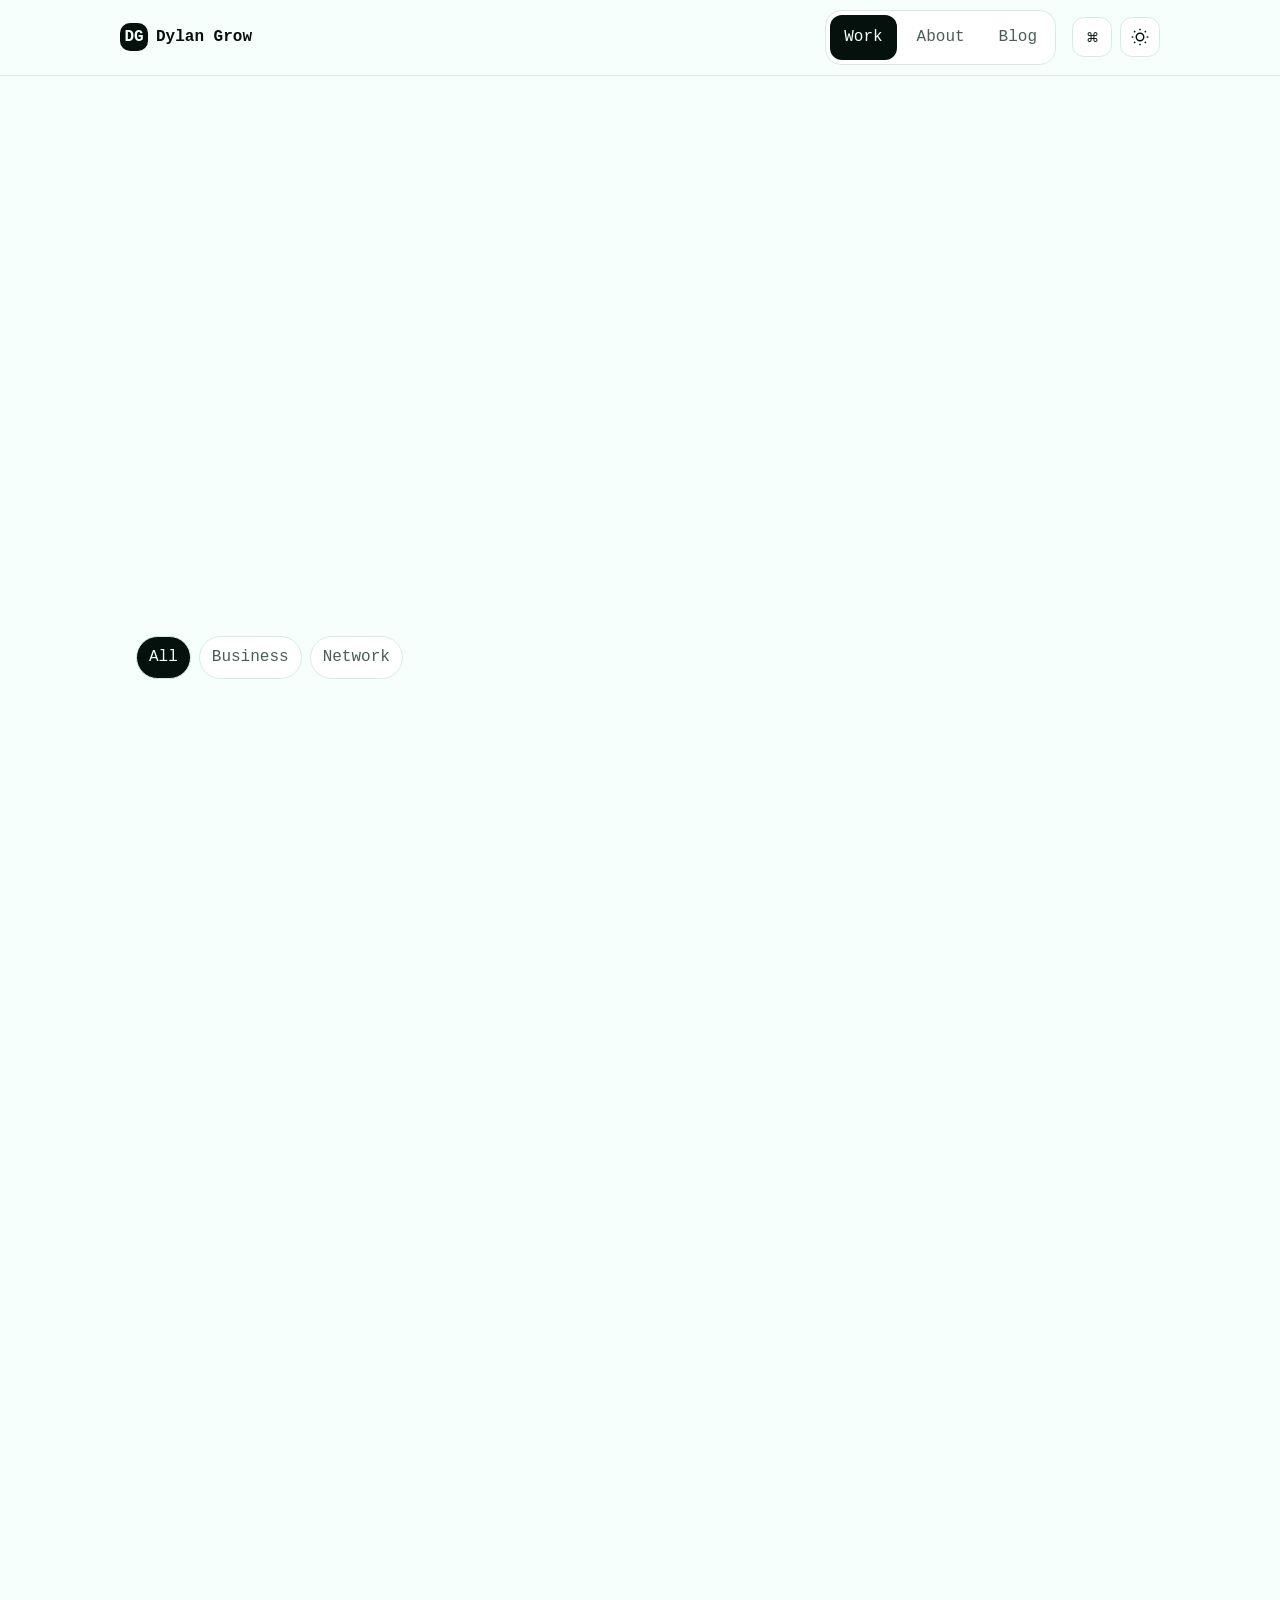
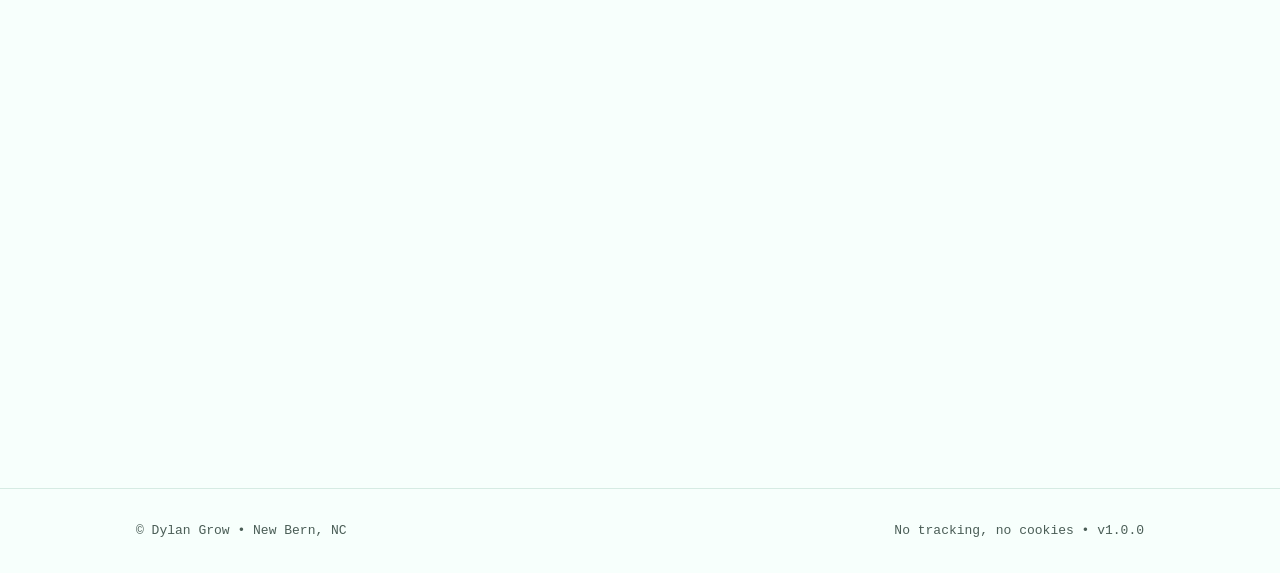
==== index.html @ 8d249171 "Update index.html" ====
<!DOCTYPE html>
<html lang="en" data-theme="dark">
<head>
<!--
  ____       _               ____                   
 |  _ \ _   | | __ _ _ __   / ___|_ __ _____      __
 | | | | | |/ _` | '_ \ | |  _| '__/ _ \ \ /\ / /
 | |_| | |_| | | (_| | | | || |_| | | | (_) \ V  V / 
 |____/ \__, |_|\__,_|_| |_| \____|_|  \___/ \_/\_/  
        |___/                                        
  New Bern's IT Pro — No fix, no fee.
  P.S. There's no 404 page because I fix things before they break.
-->
<meta charset="utf-8">
<meta name="viewport" content="width=device-width, initial-scale=1">
<title>Dylan Grow — On-site & Remote IT for New Bern, NC</title>
<meta name="description" content="Dylan Grow, IT Professional in New Bern, NC. On-site & remote support for homes and businesses in New Bern, Havelock, Jacksonville. 8+ years, 127 businesses helped. No fix, no fee.">
<meta name="referrer" content="no-referrer">
<meta http-equiv="Content-Security-Policy" content="default-src 'self'; script-src 'self' 'unsafe-inline'; style-src 'self' 'unsafe-inline'; img-src 'self' data: https://*.tile.openstreetmap.org https://openstreetmap.org; connect-src https://api.open-meteo.com; frame-src https://www.openstreetmap.org; base-uri 'none'; form-action mailto:;">
<meta property="og:title" content="Dylan Grow — IT Professional, New Bern NC">
<meta property="og:description" content="Fast on-site & remote IT. No fix, no fee. Serving New Bern, Havelock, Jacksonville.">
<meta property="og:type" content="website">
<meta name="theme-color" content="#000000">
<link rel="icon" href="data:image/svg+xml;utf8,<svg xmlns='http://www.w3.org/2000/svg' viewBox='0 0 32 32'><rect width='32' height='32' rx='8' fill='black'/><text x='16' y='21' text-anchor='middle' font-family='monospace' font-size='14' fill='%2300ffaa'>DG</text></svg>">

<script type="application/ld+json">
{
 "@context":"https://schema.org",
 "@type":"LocalBusiness",
 "name":"Dylan Grow IT",
 "telephone":"+1-252-349-0830",
 "email":"dylan@dylangrow.com",
 "address":{"@type":"PostalAddress","addressLocality":"New Bern","addressRegion":"NC","addressCountry":"US"},
 "areaServed":["New Bern","Havelock","Jacksonville"],
 "url":"https://dylangrow.com",
 "priceRange":"$$",
 "description":"On-site and remote IT support in New Bern, NC. No fix, no fee.",
 "founder":"Dylan Grow"
}
</script>

<style>
:root{
  --bg:#000000; --fg:#e6f7f1; --muted:#8aa39b; --accent:#00ffaa; --accent2:#00aa7f;
  --card:#0a0f0d; --border:#1a2420; --radius:16px;
  --z-header:100; --z-sticky:90; --z-modal:200;
}
[data-theme="light"]{
  --bg:#f7fffc; --fg:#05110c; --muted:#4a5d56; --card:#ffffff; --border:#d6ebe3;
}
*{box-sizing:border-box}
html,body{height:100%}
body{margin:0;background:var(--bg);color:var(--fg);font-family:ui-monospace,SFMono-Regular,Menlo,Monaco,Consolas,"Liberation Mono","Courier New",monospace;line-height:1.55;-webkit-font-smoothing:antialiased}
img{max-width:100%;height:auto}
a{color:inherit;text-decoration:none}
:focus-visible{outline:2px solid var(--accent);outline-offset:3px;border-radius:12px}
.skip{position:absolute;left:-9999px;top:auto}
.skip:focus{left:12px;top:12px;background:var(--accent);color:#000;padding:8px 12px;border-radius:12px;z-index:999}
.container{max-width:1040px;margin:0 auto;padding:0 16px}
header{position:sticky;top:0;z-index:var(--z-header);border-bottom:1px solid var(--border);background:rgba(0,0,0,.65);backdrop-filter:blur(10px) saturate(130%)}
[data-theme="light"] header{background:rgba(247,255,252,.75)}
.head{display:flex;align-items:center;gap:16px;padding:10px 0}
.logo{display:flex;align-items:center;gap:8px;font-weight:700}
.logo-mark{width:28px;height:28px;border-radius:10px;background:var(--fg);color:var(--bg);display:grid;place-items:center;font-weight:800}
nav{margin-left:auto}
[role=tablist]{display:flex;gap:6px;background:var(--card);padding:4px;border-radius:16px;border:1px solid var(--border)}
[role=tab]{appearance:none;background:transparent;border:0;color:var(--muted);padding:10px 14px;border-radius:12px;font:inherit;cursor:pointer;transition:color .12s ease,background-color .12s ease,transform .12s ease;min-height:40px}
[role=tab][aria-selected="true"]{background:var(--fg);color:var(--bg)}
[role=tab]:hover{transform:translateY(-1px);color:var(--fg)}
.actions{display:flex;gap:8px}
.actions button{width:40px;height:40px;display:grid;place-items:center;background:var(--card);border:1px solid var(--border);border-radius:12px;color:var(--fg);cursor:pointer;transition:transform .12s ease,box-shadow .12s ease,background-color .12s ease}
.actions button:hover{transform:translateY(-1px);box-shadow:0 0 0 1px var(--border),0 8px 24px rgba(0,255,170,.08)}
.hero{display:grid;grid-template-columns:1.35fr .65fr;gap:32px;padding:48px 0 24px}
@media(max-width:960px){.hero{grid-template-columns:1fr}}
h1{font-size:clamp(44px,8vw,84px);line-height:.92;margin:0 0 12px;letter-spacing:-.02em}
#tw{min-height:1.15em;display:inline-block}
.caret{display:inline-block;width:2px;height:1em;background:var(--accent);margin-left:4px;animation:blink 1s steps(1) infinite;vertical-align:-.1em}
@keyframes blink{50%{opacity:0}}
.sub{font-size:clamp(18px,2.4vw,22px);color:var(--muted);margin:0}
.promise{margin:8px 0 24px;font-size:18px}
.promise strong{color:var(--accent)}
.ctas{display:flex;gap:12px;flex-wrap:wrap}
.btn{appearance:none;border:1px solid var(--border);background:var(--card);color:var(--fg);padding:12px 18px;border-radius:16px;font:inherit;font-weight:600;cursor:pointer;transition:transform .12s ease,box-shadow .12s ease,background-color .12s ease,color .12s ease;display:inline-flex;align-items:center;gap:8px;min-height:44px}
.btn:hover{transform:translateY(-1px);box-shadow:0 0 0 1px var(--border),0 8px 24px rgba(0,255,170,.08)}
.btn.primary{background:var(--accent);color:#000;border-color:transparent}
.btn.primary:hover{box-shadow:0 0 0 1px #000 inset,0 8px 24px rgba(0,255,170,.18)}
.meta{display:flex;gap:8px;flex-wrap:wrap;margin-top:24px}
.pill{display:inline-flex;align-items:center;gap:8px;padding:8px 12px;background:var(--card);border:1px solid var(--border);border-radius:999px;font-size:13px;color:var(--muted)}
.pill .dot{width:8px;height:8px;border-radius:50%;background:var(--accent);box-shadow:0 0 12px rgba(0,255,170,.6);animation:pulse 2s infinite}
@keyframes pulse{0%,100%{opacity:1}50%{opacity:.55}}
.mono{font-variant-numeric:tabular-nums;font-feature-settings:"tnum","ss01"}
#clock{min-width:9ch;text-align:center}
.hero-aside{display:grid;gap:12px;align-content:start}
.card{background:var(--card);border:1px solid var(--border);border-radius:16px;padding:16px;transition:transform .12s ease,box-shadow .12s ease}
.card:hover{transform:translateY(-1px);box-shadow:0 0 0 1px var(--border),0 8px 24px rgba(0,255,170,.08);will-change:transform}
.card dl{margin:0;display:grid;gap:10px}
.card dt{font-size:11px;color:var(--muted);text-transform:uppercase;letter-spacing:.06em}
.card dd{margin:0;font-weight:600}
.ai-search{display:flex;gap:8px}
.ai-search input{flex:1;background:transparent;border:1px solid var(--border);border-radius:12px;padding:12px 14px;color:var(--fg);font:inherit;outline:none;transition:border-color .12s ease}
.ai-search input:focus{border-color:var(--accent)}
.stats{display:grid;grid-template-columns:repeat(3,1fr);gap:12px;padding:14px;background:var(--card);border:1px solid var(--border);border-radius:16px;margin:24px 0 32px}
.stat{display:grid;place-items:center;padding:10px}
.stat strong{font-size:28px;color:var(--accent);line-height:1}
.stat span{color:var(--muted);font-size:13px;margin-top:4px}
.reveal{opacity:0;transform:translateY(8px);transition:opacity .4s ease,transform .4s ease}
.reveal.in{opacity:1;transform:none}
.filters{display:flex;gap:8px;margin:0 0 16px;flex-wrap:wrap}
.chip{padding:8px 12px;border-radius:999px;border:1px solid var(--border);background:var(--card);color:var(--muted);cursor:pointer;font:inherit;transition:background-color .12s ease,color .12s ease,transform .12s ease}
.chip[aria-pressed="true"]{background:var(--fg);color:var(--bg)}
.chip:hover{transform:translateY(-1px)}
.grid{display:grid;grid-template-columns:repeat(auto-fit,minmax(280px,1fr));gap:16px}
.project{display:grid;gap:10px}
.thumb{aspect-ratio:16/9;width:100%;border-radius:16px;overflow:hidden;background:#0c1210;border:1px solid var(--border)}
.thumb img{width:100%;height:100%;object-fit:cover;display:block}
.project h3{margin:2px 0 0;font-size:17px}
.project p{margin:0;color:var(--muted);font-size:14px}
.tags{display:flex;gap:6px;flex-wrap:wrap}
.tag{font-size:11px;padding:4px 8px;border-radius:999px;border:1px solid var(--border);color:var(--muted)}
.section-title{font-size:22px;margin:0 0 12px}
.about{display:grid;grid-template-columns:1.1fr .9fr;gap:24px}
@media(max-width:900px){.about{grid-template-columns:1fr}}
.prose p{color:var(--muted);margin:0 0 12px}
.list{list-style:none;padding:0;margin:12px 0;display:grid;gap:8px}
.list li{display:flex;gap:8px;align-items:flex-start}
.list li::before{content:"—";color:var(--accent);line-height:1.4}
blockquote{margin:14px 0;padding:12px 16px;background:var(--card);border:1px solid var(--border);border-left:3px solid var(--accent);border-radius:16px;font-style:italic}
blockquote footer{margin-top:6px;font-style:normal;color:var(--muted);font-size:13px}
.map{border-radius:16px;overflow:hidden;border:1px solid var(--border);aspect-ratio:16/10;background:#0c1210}
.map iframe{width:100%;height:100%;border:0;display:block}
.blog{display:grid;grid-template-columns:repeat(auto-fit,minmax(260px,1fr));gap:16px}
.post{padding:16px}
.post time{font-size:12px;color:var(--muted)}
.post h3{margin:8px 0 6px;font-size:17px}
.post p{margin:0;color:var(--muted);font-size:14px}
.booking{display:grid;grid-template-columns:1.1fr .9fr;gap:24px;align-items:start;margin-top:32px}
@media(max-width:900px){.booking{grid-template-columns:1fr}}
form .row{display:grid;grid-template-columns:1fr 1fr;gap:12px}
@media(max-width:600px){form .row{grid-template-columns:1fr}}
label{font-size:12px;color:var(--muted);display:block;margin-bottom:6px;text-transform:uppercase;letter-spacing:.04em}
input,textarea,select{width:100%;padding:12px 14px;background:transparent;border:1px solid var(--border);border-radius:16px;color:var(--fg);font:inherit;transition:border-color .12s ease,box-shadow .12s ease}
input:focus,textarea:focus{outline:none;border-color:var(--accent);box-shadow:0 0 0 3px rgba(0,255,170,.15)}
textarea{min-height:110px;resize:vertical}
footer{margin-top:64px;padding:32px 0;border-top:1px solid var(--border);color:var(--muted);font-size:13px}
.foot{display:flex;justify-content:space-between;gap:12px;flex-wrap:wrap}
.sticky-phone{display:none}
@media(max-width:720px){
  .actions button,[role=tab],.btn{min-height:48px;min-width:48px}
  .sticky-phone{display:flex;position:fixed;bottom:14px;left:50%;transform:translateX(-50%);z-index:90;background:var(--accent);color:#000;padding:12px 18px;border-radius:999px;font-weight:700;box-shadow:0 8px 24px rgba(0,0,0,.4);align-items:center;border:1px solid #000;transition:transform .12s ease}
  .sticky-phone:hover{transform:translateX(-50%) translateY(-1px)}
  body{padding-bottom:84px}
}
#toast{position:fixed;left:50%;bottom:24px;transform:translateX(-50%) translateY(20px);background:var(--fg);color:var(--bg);padding:10px 14px;border-radius:12px;opacity:0;pointer-events:none;transition:opacity .12s ease,transform .12s ease;z-index:200;font-weight:700;max-width:90vw;text-align:center}
#toast.show{opacity:1;transform:translateX(-50%) translateY(0)}
dialog#cmd{border:1px solid var(--border);background:var(--bg);color:var(--fg);border-radius:16px;padding:0;width:min(640px,92vw);box-shadow:0 20px 60px rgba(0,0,0,.6)}
dialog::backdrop{background:rgba(0,0,0,.6);backdrop-filter:blur(4px)}
.cmd-head{display:flex;padding:10px;border-bottom:1px solid var(--border)}
.cmd-head input{flex:1;background:transparent;border:0;outline:none;color:var(--fg);font:inherit;padding:8px}
.cmd-list{display:grid;max-height:320px;overflow:auto;padding:8px}
.cmd-list button{text-align:left;padding:10px 12px;border-radius:12px;border:0;background:transparent;color:var(--fg);font:inherit;cursor:pointer;transition:background-color .12s ease}
.cmd-list button:hover,.cmd-list button:focus{background:var(--card)}
.sparkle{position:fixed;width:4px;height:4px;background:var(--accent);border-radius:50%;pointer-events:none;z-index:300;opacity:.85;transform:translate(-50%,-50%);animation:spark .6s ease-out forwards}
@keyframes spark{to{opacity:0;transform:translate(-50%,-70%) scale(.2)}}
.theme-btn svg{transition:transform .12s ease}
.theme-btn.spin svg{transform:rotate(180deg)}
.konami{filter:hue-rotate(90deg)}
.cv{content-visibility:auto;contain-intrinsic-size:1px 800px}
html{scroll-padding-top:78px}
.sr-only{position:absolute;width:1px;height:1px;padding:0;margin:-1px;overflow:hidden;clip:rect(0,0,0,0);white-space:nowrap;border:0}
@media (prefers-reduced-motion:reduce){*{animation:none!important;transition:none!important}.sparkle,.caret{display:none}}
@media (forced-colors:active){.btn,.card,header{border:1px solid CanvasText}}
</style>
</head>
<body>
<a href="#main" class="skip">Skip to content</a>
<header>
  <div class="container head">
    <a class="logo" href="#" aria-label="Dylan Grow home">
      <span class="logo-mark" aria-hidden="true">DG</span>
      <span>Dylan Grow</span>
    </a>
    <nav aria-label="Primary">
      <div role="tablist" aria-label="Sections">
        <button role="tab" aria-selected="true" data-tab="work" id="tab-work">Work</button>
        <button role="tab" aria-selected="false" data-tab="about" id="tab-about">About</button>
        <button role="tab" aria-selected="false" data-tab="blog" id="tab-blog">Blog</button>
      </div>
    </nav>
    <div class="actions">
      <button id="cmdBtn" aria-label="Open command palette (Ctrl+K)" title="Ctrl+K">⌘</button>
      <button id="theme" class="theme-btn" aria-label="Toggle theme" title="Toggle theme">
        <svg width="18" height="18" viewBox="0 0 24 24" fill="none" stroke="currentColor" stroke-width="2" aria-hidden="true"><circle cx="12" cy="12" r="5"/><path d="M12 1v2M12 21v2M4.2 4.2l1.4 1.4M18.4 18.4l1.4 1.4M1 12h2M21 12h2M4.2 19.8l1.4-1.4M18.4 5.6l1.4-1.4"/></svg>
      </button>
    </div>
  </div>
</header>

<main id="main" class="container">
  <section class="hero reveal">
    <div>
      <h1><span id="tw" aria-live="polite"></span><span class="caret" aria-hidden="true"></span></h1>
      <p class="sub">On-site & Remote IT for New Bern</p>
      <p class="promise">No fix, no fee — <strong>Pay only if I fix it</strong></p>
      <div class="ctas">
        <a class="btn primary" href="#booking">Get Help Now</a>
        <a class="btn" href="#panel-work" data-goto="work">View Work</a>
      </div>
      <div class="meta">
        <span class="pill" role="status"><span class="dot" aria-hidden="true"></span> Available — &lt;1hr response</span>
        <span class="pill mono" id="clock" aria-label="Current time in New Bern">--:--:-- ET</span>
        <span class="pill" id="weather" aria-live="polite">New Bern: loading…</span>
      </div>
    </div>
    <aside class="hero-aside">
      <div class="card">
        <dl>
          <div><dt>Currently fixing</dt><dd id="fixing">—</dd></div>
          <div><dt>Site uptime</dt><dd id="uptime" class="mono">00:00:00</dd></div>
          <div><dt>Last updated</dt><dd id="updated">—</dd></div>
        </dl>
      </div>
      <form class="ai-search card" action="https://html.duckduckgo.com/html/" method="get" target="_blank" rel="noopener noreferrer" role="search" aria-label="Private web search">
        <label for="q" class="sr-only">Search privately</label>
        <input id="q" name="q" placeholder="Search the web privately…" autocomplete="off" inputmode="search" aria-label="Search query">
        <button class="btn" type="submit">Search</button>
      </form>
    </aside>
  </section>

  <section class="stats reveal" aria-label="Quick stats">
    <div class="stat"><strong>8+</strong><span>years</span></div>
    <div class="stat"><strong>127</strong><span>businesses helped</span></div>
    <div class="stat"><strong>&lt;1hr</strong><span>avg response</span></div>
  </section>

  <div id="panels">
    <section id="panel-work" role="tabpanel" aria-labelledby="tab-work" class="cv">
      <div class="filters" role="toolbar" aria-label="Filter projects">
        <button class="chip" aria-pressed="true" data-filter="all">All</button>
        <button class="chip" aria-pressed="false" data-filter="business">Business</button>
        <button class="chip" aria-pressed="false" data-filter="network">Network</button>
      </div>
      <div class="grid" id="workGrid">
        <article class="project card reveal" data-cat="business">
          <div class="thumb"><img loading="lazy" src="data:image/svg+xml;utf8,<svg xmlns='http://www.w3.org/2000/svg' width='800' height='450'><rect width='100%' height='100%' fill='%230a0f0d'/><text x='50%' y='50%' fill='%2300ffaa' font-family='monospace' font-size='22' text-anchor='middle'>Taco Stand POS Refresh</text></svg>" alt="" width="800" height="450"></div>
          <h3>Taco Stand POS Refresh — New Bern</h3>
          <p>Replaced failing terminals, VLAN'd guest Wi-Fi, cut ticket times 40%.</p>
          <div class="tags"><span class="tag">POS</span><span class="tag">Saturday fix</span></div>
        </article>
        <article class="project card reveal" data-cat="network">
          <div class="thumb"><img loading="lazy" src="data:image/svg+xml;utf8,<svg xmlns='http://www.w3.org/2000/svg' width='800' height='450'><rect width='100%' height='100%' fill='%230a0f0d'/><text x='50%' y='50%' fill='%2300ffaa' font-family='monospace' font-size='22' text-anchor='middle'>Marina Wi-Fi — Trent River</text></svg>" alt="" width="800" height="450"></div>
          <h3>Marina Wi-Fi — Trent River</h3>
          <p>Point-to-multipoint across docks, captive portal, no more dead slips.</p>
          <div class="tags"><span class="tag">UniFi</span><span class="tag">Outdoor</span></div>
        </article>
        <article class="project card reveal" data-cat="business">
          <div class="thumb"><img loading="lazy" src="data:image/svg+xml;utf8,<svg xmlns='http://www.w3.org/2000/svg' width='800' height='450'><rect width='100%' height='100%' fill='%230a0f0d'/><text x='50%' y='50%' fill='%2300ffaa' font-family='monospace' font-size='22' text-anchor='middle'>Law Firm 365 Migration</text></svg>" alt="" width="800" height="450"></div>
          <h3>Law Firm 365 Migration — Havelock</h3>
          <p>Email, SharePoint, MFA, and proper backups in one weekend.</p>
          <div class="tags"><span class="tag">Microsoft 365</span><span class="tag">Security</span></div>
        </article>
        <article class="project card reveal" data-cat="business">
          <div class="thumb"><img loading="lazy" src="data:image/svg+xml;utf8,<svg xmlns='http://www.w3.org/2000/svg' width='800' height='450'><rect width='100%' height='100%' fill='%230a0f0d'/><text x='50%' y='50%' fill='%2300ffaa' font-family='monospace' font-size='22' text-anchor='middle'>Dental Office Backup</text></svg>" alt="" width="800" height="450"></div>
          <h3>Dental Office Backup — Jacksonville</h3>
          <p>3-2-1 backups, HIPAA-friendly, tested restore in 18 minutes.</p>
          <div class="tags"><span class="tag">Backup</span><span class="tag">Compliance</span></div>
        </article>
        <article class="project card reveal" data-cat="network">
          <div class="thumb"><img loading="lazy" src="data:image/svg+xml;utf8,<svg xmlns='http://www.w3.org/2000/svg' width='800' height='450'><rect width='100%' height='100%' fill='%230a0f0d'/><text x='50%' y='50%' fill='%2300ffaa' font-family='monospace' font-size='20' text-anchor='middle'>Retail Network Segregation</text></svg>" alt="" width="800" height="450"></div>
          <h3>Retail Network Segregation — Downtown NB</h3>
          <p>Separate POS, staff, IoT. No more “why is the printer slow?”</p>
          <div class="tags"><span class="tag">VLAN</span><span class="tag">Security</span></div>
        </article>
        <article class="project card reveal" data-cat="network">
          <div class="thumb"><img loading="lazy" src="data:image/svg+xml;utf8,<svg xmlns='http://www.w3.org/2000/svg' width='800' height='450'><rect width='100%' height='100%' fill='%230a0f0d'/><text x='50%' y='50%' fill='%2300ffaa' font-family='monospace' font-size='22' text-anchor='middle'>Construction Starlink</text></svg>" alt="" width="800" height="450"></div>
          <h3>Construction Site Starlink — Craven</h3>
          <p>Rugged case, battery, and failover. Internet where fiber isn't.</p>
          <div class="tags"><span class="tag">Starlink</span><span class="tag">Field</span></div>
        </article>
      </div>
    </section>

    <section id="panel-about" role="tabpanel" aria-labelledby="tab-about" hidden class="cv">
      <div class="about">
        <div>
          <h2 class="section-title">About</h2>
          <div class="prose">
            <p>I'm Dylan. I fix computers, networks, and weird printer issues for businesses from Middle Street to Cherry Point. On-site when it matters, remote when it's faster.</p>
            <p>I believe in clear pricing, plain English, and <strong>no fix, no fee</strong>. If I can't solve it, you don't pay.</p>
          </div>
          <ul class="list" aria-label="Credentials">
            <li>CompTIA A+ Certified</li>
            <li>8+ years hands-on IT</li>
            <li>127 local businesses helped</li>
          </ul>
          <h3 class="section-title" style="margin-top:20px">Tools I use</h3>
          <div class="tags"><span class="tag">Windows & macOS</span><span class="tag">UniFi</span><span class="tag">Microsoft 365</span><span class="tag">Veeam</span><span class="tag">pfSense</span><span class="tag">Starlink</span></div>
          
          <h3 class="section-title" style="margin-top:24px">Testimonials</h3>
          <blockquote>“Dylan had our POS back in 40 minutes on a Saturday. Saved the lunch rush.”
            <footer>— Maria T., Captain's Kitchen, New Bern</footer>
          </blockquote>
          <blockquote>“No tech speak, just fixed our file share and trained the team.”
            <footer>— James R., Harbor Law, Havelock</footer>
          </blockquote>
          <blockquote>“He shows up, explains the cost, and doesn't leave until it's right.”
            <footer>— Priya S., Smile Dental, Jacksonville</footer>
          </blockquote>
        </div>
        <div>
          <div class="card">
            <h3 class="section-title" style="font-size:18px">Service Area</h3>
            <p style="color:var(--muted);margin-top:0">New Bern • Havelock • Jacksonville • Morehead City</p>
            <div class="map" aria-label="Map of New Bern area">
              <iframe loading="lazy" src="https://www.openstreetmap.org/export/embed.html?bbox=-77.15%2C35.03%2C-76.93%2C35.18&layer=mapnik&marker=35.1085%2C-77.0441" title="OpenStreetMap of New Bern, NC" referrerpolicy="no-referrer"></iframe>
            </div>
          </div>
          <div class="card" style="margin-top:12px">
            <h3 class="section-title" style="font-size:18px">Contact</h3>
            <p><button class="btn" data-copy="+12523490830" aria-label="Copy phone number">(252) 349-0830 — tap to copy</button></p>
            <p><a class="btn" href="mailto:dylan@dylangrow.com">dylan@dylangrow.com</a></p>
            <p style="color:var(--muted);font-size:13px;margin:8px 0 0">Response time: typically under 1 hour, 8am–8pm ET</p>
          </div>
        </div>
      </div>
    </section>

    <section id="panel-blog" role="tabpanel" aria-labelledby="tab-blog" hidden class="cv">
      <h2 class="section-title">Field Notes</h2>
      <div class="blog">
        <article class="post card reveal">
          <time datetime="2025-11-02">Nov 2, 2025</time>
          <h3>Why Your Small Business Needs VLANs (Even With 10 People)</h3>
          <p>Separate guests, POS, and printers. Inexpensive gear, huge stability wins on the coast.</p>
        </article>
        <article class="post card reveal">
          <time datetime="2025-09-18">Sep 18, 2025</time>
          <h3>New Bern Fiber Outage Kit: What I Keep in My Truck</h3>
          <p>Starlink mini, LTE failover, battery, and a crimper. Stay online when storms hit.</p>
        </article>
        <article class="post card reveal">
          <time datetime="2025-07-11">Jul 11, 2025</time>
          <h3>Microsoft 365 vs Google Workspace for NC Coastal Businesses</h3>
          <p>Compliance, offline access, and real-world support — my honest take.</p>
        </article>
        <article class="post card reveal">
          <time datetime="2025-04-04">Apr 4, 2025</time>
          <h3>Stop Paying for Antivirus That Slows You Down</h3>
          <p>Built-in protection + good habits beats bloatware every time.</p>
        </article>
      </div>
    </section>
  </div>

  <section id="booking" class="booking reveal cv" aria-labelledby="book-title">
    <div>
      <h2 id="book-title" class="section-title">Book Help — No Fix, No Fee</h2>
      <p style="color:var(--muted);margin-top:-6px">Tell me what's broken. I'll confirm by text or email. Pay only if I fix it.</p>
      <form id="bookForm" class="card" novalidate>
        <div class="row">
          <div><label for="name">Name</label><input id="name" name="name" required autocomplete="name" placeholder="Your name"></div>
          <div><label for="phone">Phone</label><input id="phone" name="phone" required inputmode="tel" autocomplete="tel" placeholder="(252) 349-0830"></div>
        </div>
        <div class="row" style="margin-top:12px">
          <div><label for="date">Preferred date</label><input id="date" name="date" type="date" required></div>
          <div><label for="time">Preferred time</label><input id="time" name="time" type="time" required></div>
        </div>
        <div style="margin-top:12px">
          <label for="issue">What's wrong?</label>
          <textarea id="issue" name="issue" placeholder="Printer offline, Wi-Fi drops, email not syncing…" required></textarea>
        </div>
        <div style="display:flex;gap:10px;margin-top:14px;flex-wrap:wrap">
          <button class="btn primary" type="submit">Send Request</button>
          <a class="btn" href="tel:+12523490830">Call Instead</a>
        </div>
        <p style="color:var(--muted);font-size:12px;margin:10px 0 0">This opens your email app — no tracking, no third-party forms.</p>
      </form>
    </div>
    <div>
      <div class="card">
        <h3 class="section-title" style="font-size:18px">What to expect</h3>
        <ul class="list">
          <li>Fast reply (usually &lt;1hr)</li>
          <li>Up-front estimate</li>
          <li>On-site or remote — your call</li>
          <li>No fix, no fee — ever</li>
        </ul>
      </div>
      <div class="card" style="margin-top:12px">
        <h3 class="section-title" style="font-size:18px">Service Area</h3>
        <p style="margin:0;color:var(--muted)">New Bern (275 waterfront to Trent Woods), Havelock, Jacksonville, and nearby. Outside area? Ask.</p>
      </div>
    </div>
  </section>
</main>

<footer>
  <div class="container foot">
    <span>© <span id="year"></span> Dylan Grow • New Bern, NC</span>
    <span>No tracking, no cookies • v1.0.0</span>
  </div>
</footer>

<a href="tel:+12523490830" class="sticky-phone" aria-label="Call Dylan now">Call (252) 349-0830</a>

<dialog id="cmd" aria-label="Command palette">
  <div class="cmd-head"><input id="cmdInput" placeholder="Type a command… (work, about, blog, book, call)" autocomplete="off" aria-label="Command input"></div>
  <div id="cmdList" class="cmd-list" role="listbox" aria-label="Commands"></div>
</dialog>

<div id="toast" role="status" aria-live="polite"></div>

<script>
(()=>{'use strict';
const $=s=>document.querySelector(s),$$=s=>Array.from(document.querySelectorAll(s));
// Theme
const themeBtn=$('#theme');
const stored=localStorage.getItem('dg-theme');
const prefersLight=matchMedia('(prefers-color-scheme: light)').matches;
const initial=stored||(prefersLight?'light':'dark');
document.documentElement.setAttribute('data-theme',initial);
themeBtn.addEventListener('click',()=>{const cur=document.documentElement.getAttribute('data-theme');const nxt=cur==='dark'?'light':'dark';document.documentElement.setAttribute('data-theme',nxt);localStorage.setItem('dg-theme',nxt);themeBtn.classList.add('spin');setTimeout(()=>themeBtn.classList.remove('spin'),120);});

// Clock
const clockEl=$('#clock');
function tickClock(){const now=new Date();const s=new Intl.DateTimeFormat('en-US',{timeZone:'America/New_York',hour:'2-digit',minute:'2-digit',second:'2-digit',hour12:false}).format(now);clockEl.textContent=s+' ET';}
tickClock();setInterval(tickClock,1000);

// Typewriter
const phrases=["Dylan Grow","IT Professional","Network Pro","Fixes Things Fast"];
const tw=$('#tw');let pi=0,ci=0,del=false;
function type(){const ph=phrases[pi];if(!del){tw.textContent=ph.slice(0,++ci);if(ci===ph.length){del=true;return setTimeout(type,3200);}setTimeout(type,110);}else{tw.textContent=ph.slice(0,--ci);if(ci===0){del=false;pi=(pi+1)%phrases.length;return setTimeout(type,200);}setTimeout(type,65);}}
type();

// Currently fixing
const jobs=["POS system at waterfront café","UniFi Wi-Fi in Trent Woods","365 backup for law firm","Starlink at construction site","Printer fleet in downtown NB"];
const fixingEl=$('#fixing');let fi=0;function rot(){fixingEl.textContent=jobs[fi++%jobs.length];}rot();setInterval(rot,8000);

// Uptime
const up=$('#uptime');const start=performance.now();setInterval(()=>{const s=Math.floor((performance.now()-start)/1000);const h=String(Math.floor(s/3600)).padStart(2,'0');const m=String(Math.floor(s%3600/60)).padStart(2,'0');const sec=String(s%60).padStart(2,'0');up.textContent=`${h}:${m}:${sec}`;},1000);

// Last updated
$('#updated').textContent=new Date().toLocaleDateString('en-US',{year:'numeric',month:'short',day:'numeric'});

// Weather
const weatherEl=$('#weather');
function loadWeather(){fetch('https://api.open-meteo.com/v1/forecast?latitude=35.11&longitude=-77.04&current=temperature_2m,weather_code,wind_speed_10m&temperature_unit=fahrenheit&wind_speed_unit=mph&timezone=America%2FNew_York').then(r=>r.json()).then(d=>{const c=d.current;const t=Math.round(c.temperature_2m);const w=Math.round(c.wind_speed_10m);const map={0:'Clear',1:'Mainly clear',2:'Partly cloudy',3:'Overcast',45:'Fog',48:'Fog',51:'Drizzle',61:'Rain',71:'Snow',80:'Showers',95:'Storm'};weatherEl.textContent=`New Bern: ${t}°F • ${map[c.weather_code]||'—'} • ${w}mph`}).catch(()=>{weatherEl.textContent='New Bern: weather unavailable';});}
(window.requestIdleCallback||setTimeout)(loadWeather,600);

// Toast
const toast=$('#toast');let tt;function showToast(m){toast.textContent=m;toast.classList.add('show');clearTimeout(tt);tt=setTimeout(()=>toast.classList.remove('show'),2200);}

// Copy phone
$$('[data-copy]').forEach(b=>b.addEventListener('click',async()=>{try{await navigator.clipboard.writeText(b.dataset.copy);showToast('Copied (252) 349-0830');}catch{showToast('Number: (252) 349-0830');}}));

// Tabs
const tabs=$$('[role=tab]'),panels=$$('[role=tabpanel]');
function activate(id,push=true){tabs.forEach(b=>{const on=b.dataset.tab===id;b.setAttribute('aria-selected',on);b.tabIndex=on?0:-1;});panels.forEach(p=>{p.hidden=p.id!==`panel-${id}`;});if(push) history.replaceState(null,'','#'+id);}
tabs.forEach(b=>b.addEventListener('click',()=>activate(b.dataset.tab)));
const initTab=location.hash.replace('#','');if(initTab) activate(initTab,false);
$$('[data-goto]').forEach(a=>a.addEventListener('click',e=>{e.preventDefault();activate(a.dataset.goto);document.getElementById('panel-work').scrollIntoView({behavior:'smooth'});}));;

// Filters
const chips=$$('.chip');const cards=$$('#workGrid .project');
chips.forEach(c=>c.addEventListener('click',()=>{chips.forEach(x=>x.setAttribute('aria-pressed','false'));c.setAttribute('aria-pressed','true');const f=c.dataset.filter;cards.forEach(card=>{card.style.display=(f==='all'||card.dataset.cat===f)?'':'none';});}));

// Command palette
const cmd=$('#cmd'),cmdBtn=$('#cmdBtn'),cmdIn=$('#cmdInput'),cmdList=$('#cmdList');
const actions=[{l:'Go to Work',a:()=>activate('work')},{l:'Go to About',a:()=>activate('about')},{l:'Go to Blog',a:()=>activate('blog')},{l:'Open Booking',a:()=>$('#booking').scrollIntoView({behavior:'smooth'})},{l:'Call Dylan',a:()=>location.href='tel:+12523490830'},{l:'Email Dylan',a:()=>location.href='mailto:dylan@dylangrow.com'},{l:'Toggle Theme',a:()=>themeBtn.click()},{l:'Copy Phone',a:()=>navigator.clipboard.writeText('+12523490830').then(()=>showToast('Copied'))}];
function renderCmd(q=''){cmdList.innerHTML='';actions.filter(x=>x.l.toLowerCase().includes(q.toLowerCase())).forEach(x=>{const b=document.createElement('button');b.textContent=x.l;b.addEventListener('click',()=>{cmd.close();x.a();});cmdList.appendChild(b);});}
function openCmd(){cmd.showModal();renderCmd('');setTimeout(()=>cmdIn.focus(),10);}
cmdBtn.addEventListener('click',openCmd);
addEventListener('keydown',e=>{if((e.ctrlKey||e.metaKey)&&e.key.toLowerCase()==='k'){e.preventDefault();openCmd();}});
cmdIn.addEventListener('input',e=>renderCmd(e.target.value));

// Sparkle trail
if(!matchMedia('(prefers-reduced-motion: reduce)').matches && innerWidth>800){
 let last=0;addEventListener('pointermove',e=>{const now=Date.now();if(now-last<90)return;last=now;if(Math.random()<.25){const s=document.createElement('span');s.className='sparkle';s.style.left=e.clientX+'px';s.style.top=e.clientY+'px';document.body.appendChild(s);setTimeout(()=>s.remove(),600);}});
}

// Intersection
const io=new IntersectionObserver(ents=>{ents.forEach(en=>{if(en.isIntersecting){en.target.classList.add('in');io.unobserve(en.target);}});},{threshold:.12});
$$('.reveal').forEach(el=>io.observe(el));

// Swipe
const wrap=$('#panels');let sx=0;wrap.addEventListener('touchstart',e=>{sx=e.touches[0].clientX;},{passive:true});wrap.addEventListener('touchend',e=>{const dx=e.changedTouches[0].clientX-sx;if(Math.abs(dx)>60){const order=['work','about','blog'];const cur=order.indexOf(document.querySelector('[role=tab][aria-selected="true"]').dataset.tab);const nxt=dx<0?Math.min(cur+1,2):Math.max(cur-1,0);activate(order[nxt]);}});

// Exit intent
let exit=false;document.addEventListener('mouseout',e=>{if(exit)return;if(e.clientY<0){exit=true;showToast('Need fast help? Tap Call → (252) 349-0830');}});

// Konami
const seq=['ArrowUp','ArrowUp','ArrowDown','ArrowDown','ArrowLeft','ArrowRight','ArrowLeft','ArrowRight','b','a'];let k=0;addEventListener('keydown',e=>{k=e.key===seq[k]?k+1:(e.key===seq[0]?1:0);if(k===seq.length){k=0;document.body.classList.toggle('konami');showToast('Turbo mode unlocked ⚡');}});

// Booking
$('#bookForm').addEventListener('submit',e=>{e.preventDefault();const fd=new FormData(e.target);const s=v=>String(v||'').replace(/[<>]/g,'').trim();const name=s(fd.get('name')),phone=s(fd.get('phone')),date=s(fd.get('date')),time=s(fd.get('time')),issue=s(fd.get('issue'));if(!name||!phone){showToast('Name and phone required');return;}const subj=encodeURIComponent(`IT Help — ${name} — ${date} ${time}`);const body=encodeURIComponent(`Name: ${name}\nPhone: ${phone}\nPreferred: ${date} ${time}\nIssue:\n${issue}\n\n— dylangrow.com`);location.href=`mailto:dylan@dylangrow.com?subject=${subj}&body=${body}`;showToast('Opening your email…');});

// Year
$('#year').textContent=new Date().getFullYear();

// Resize debounce
let rt;addEventListener('resize',()=>{clearTimeout(rt);rt=setTimeout(()=>{/* reserved */},200);});

// Console easter egg
console.log('%c Dylan Grow — IT Pro — New Bern ', 'background:#00ffaa;color:#000;padding:3px 8px;border-radius:8px;font-family:monospace');
console.log('No fix, no fee. Try Ctrl+K, or the Konami code.');
})();
</script>
</body>
</html>
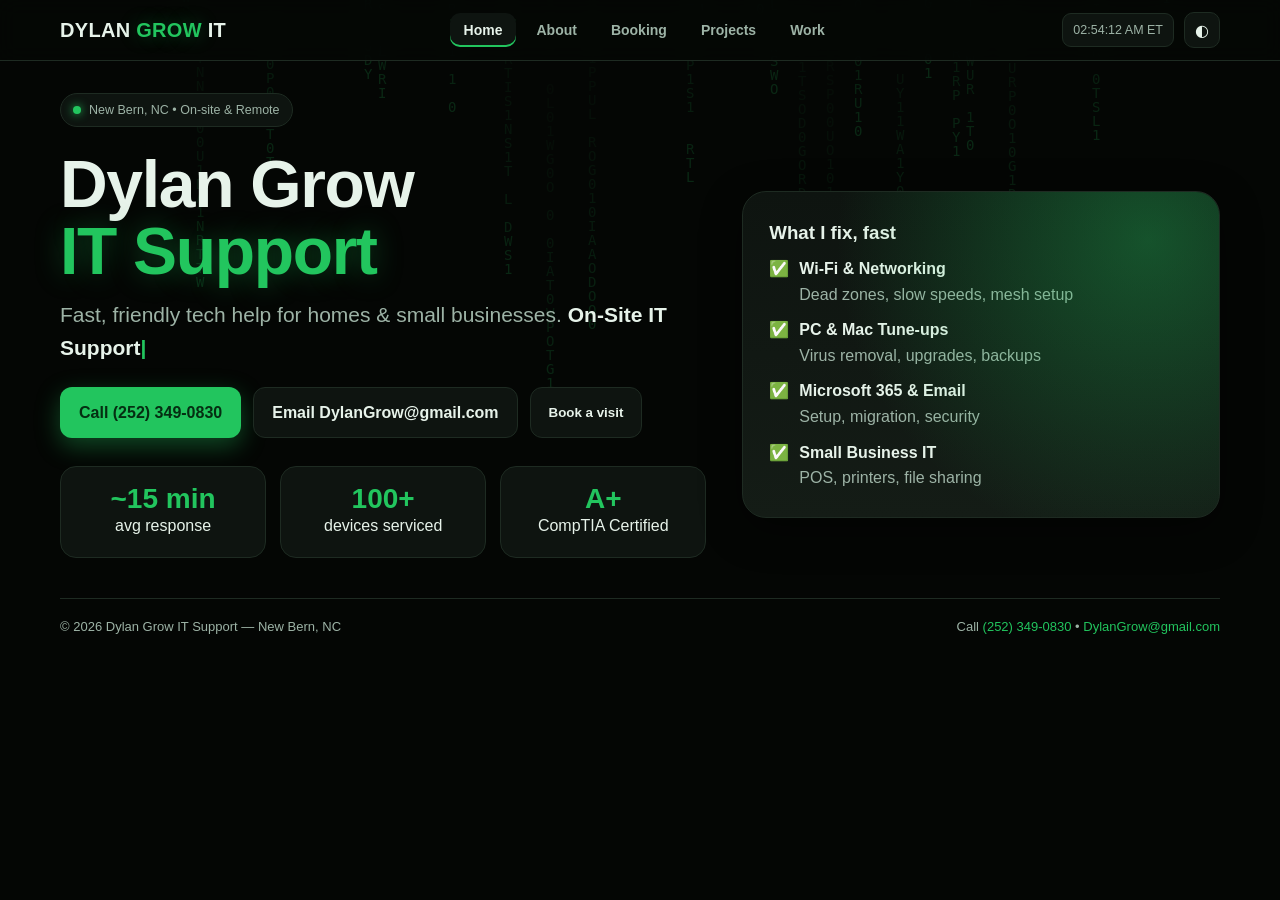
==== commit 6b732db1: "Update print statement from 'Hello' to 'Goodbye'" ====
--- a/index.html
+++ b/index.html
@@ -1,508 +1,564 @@
 <!DOCTYPE html>
 <html lang="en" data-theme="dark">
 <head>
-<!--
-  ____       _               ____                   
- |  _ \ _   | | __ _ _ __   / ___|_ __ _____      __
- | | | | | |/ _` | '_ \ | |  _| '__/ _ \ \ /\ / /
- | |_| | |_| | | (_| | | | || |_| | | | (_) \ V  V / 
- |____/ \__, |_|\__,_|_| |_| \____|_|  \___/ \_/\_/  
-        |___/                                        
-  New Bern's IT Pro — No fix, no fee.
-  P.S. There's no 404 page because I fix things before they break.
--->
 <meta charset="utf-8">
 <meta name="viewport" content="width=device-width, initial-scale=1">
-<title>Dylan Grow — On-site & Remote IT for New Bern, NC</title>
-<meta name="description" content="Dylan Grow, IT Professional in New Bern, NC. On-site & remote support for homes and businesses in New Bern, Havelock, Jacksonville. 8+ years, 127 businesses helped. No fix, no fee.">
-<meta name="referrer" content="no-referrer">
-<meta http-equiv="Content-Security-Policy" content="default-src 'self'; script-src 'self' 'unsafe-inline'; style-src 'self' 'unsafe-inline'; img-src 'self' data: https://*.tile.openstreetmap.org https://openstreetmap.org; connect-src https://api.open-meteo.com; frame-src https://www.openstreetmap.org; base-uri 'none'; form-action mailto:;">
-<meta property="og:title" content="Dylan Grow — IT Professional, New Bern NC">
-<meta property="og:description" content="Fast on-site & remote IT. No fix, no fee. Serving New Bern, Havelock, Jacksonville.">
-<meta property="og:type" content="website">
-<meta name="theme-color" content="#000000">
-<link rel="icon" href="data:image/svg+xml;utf8,<svg xmlns='http://www.w3.org/2000/svg' viewBox='0 0 32 32'><rect width='32' height='32' rx='8' fill='black'/><text x='16' y='21' text-anchor='middle' font-family='monospace' font-size='14' fill='%2300ffaa'>DG</text></svg>">
-
-<script type="application/ld+json">
-{
- "@context":"https://schema.org",
- "@type":"LocalBusiness",
- "name":"Dylan Grow IT",
- "telephone":"+1-252-349-0830",
- "email":"dylan@dylangrow.com",
- "address":{"@type":"PostalAddress","addressLocality":"New Bern","addressRegion":"NC","addressCountry":"US"},
- "areaServed":["New Bern","Havelock","Jacksonville"],
- "url":"https://dylangrow.com",
- "priceRange":"$$",
- "description":"On-site and remote IT support in New Bern, NC. No fix, no fee.",
- "founder":"Dylan Grow"
-}
-</script>
-
+<title>Dylan Grow — IT Support | New Bern, NC</title>
+<meta name="description" content="Dylan Grow IT Support — On-site and remote help in New Bern, NC. CompTIA A+ Certified. Call (252) 349-0830.">
 <style>
 :root{
-  --bg:#000000; --fg:#e6f7f1; --muted:#8aa39b; --accent:#00ffaa; --accent2:#00aa7f;
-  --card:#0a0f0d; --border:#1a2420; --radius:16px;
-  --z-header:100; --z-sticky:90; --z-modal:200;
+  --green:#22c55e;
+  --green-glow:rgba(34,197,94,.35);
+  --bg:#050805;
+  --bg-elev:#0e1410;
+  --bg-elev-2:#141c16;
+  --text:#e7f3ea;
+  --muted:#9db3a6;
+  --border:#1e2b22;
+  --shadow:0 12px 40px rgba(0,0,0,.45);
 }
 [data-theme="light"]{
-  --bg:#f7fffc; --fg:#05110c; --muted:#4a5d56; --card:#ffffff; --border:#d6ebe3;
+  --bg:#f7fbf8;
+  --bg-elev:#ffffff;
+  --bg-elev-2:#f0f5f1;
+  --text:#0c1710;
+  --muted:#5b6f63;
+  --border:#dde6df;
+  --shadow:0 12px 30px rgba(16,53,30,.08);
+  --green-glow:rgba(34,197,94,.22);
 }
 *{box-sizing:border-box}
 html,body{height:100%}
-body{margin:0;background:var(--bg);color:var(--fg);font-family:ui-monospace,SFMono-Regular,Menlo,Monaco,Consolas,"Liberation Mono","Courier New",monospace;line-height:1.55;-webkit-font-smoothing:antialiased}
-img{max-width:100%;height:auto}
-a{color:inherit;text-decoration:none}
-:focus-visible{outline:2px solid var(--accent);outline-offset:3px;border-radius:12px}
-.skip{position:absolute;left:-9999px;top:auto}
-.skip:focus{left:12px;top:12px;background:var(--accent);color:#000;padding:8px 12px;border-radius:12px;z-index:999}
-.container{max-width:1040px;margin:0 auto;padding:0 16px}
-header{position:sticky;top:0;z-index:var(--z-header);border-bottom:1px solid var(--border);background:rgba(0,0,0,.65);backdrop-filter:blur(10px) saturate(130%)}
-[data-theme="light"] header{background:rgba(247,255,252,.75)}
-.head{display:flex;align-items:center;gap:16px;padding:10px 0}
-.logo{display:flex;align-items:center;gap:8px;font-weight:700}
-.logo-mark{width:28px;height:28px;border-radius:10px;background:var(--fg);color:var(--bg);display:grid;place-items:center;font-weight:800}
-nav{margin-left:auto}
-[role=tablist]{display:flex;gap:6px;background:var(--card);padding:4px;border-radius:16px;border:1px solid var(--border)}
-[role=tab]{appearance:none;background:transparent;border:0;color:var(--muted);padding:10px 14px;border-radius:12px;font:inherit;cursor:pointer;transition:color .12s ease,background-color .12s ease,transform .12s ease;min-height:40px}
-[role=tab][aria-selected="true"]{background:var(--fg);color:var(--bg)}
-[role=tab]:hover{transform:translateY(-1px);color:var(--fg)}
-.actions{display:flex;gap:8px}
-.actions button{width:40px;height:40px;display:grid;place-items:center;background:var(--card);border:1px solid var(--border);border-radius:12px;color:var(--fg);cursor:pointer;transition:transform .12s ease,box-shadow .12s ease,background-color .12s ease}
-.actions button:hover{transform:translateY(-1px);box-shadow:0 0 0 1px var(--border),0 8px 24px rgba(0,255,170,.08)}
-.hero{display:grid;grid-template-columns:1.35fr .65fr;gap:32px;padding:48px 0 24px}
-@media(max-width:960px){.hero{grid-template-columns:1fr}}
-h1{font-size:clamp(44px,8vw,84px);line-height:.92;margin:0 0 12px;letter-spacing:-.02em}
-#tw{min-height:1.15em;display:inline-block}
-.caret{display:inline-block;width:2px;height:1em;background:var(--accent);margin-left:4px;animation:blink 1s steps(1) infinite;vertical-align:-.1em}
-@keyframes blink{50%{opacity:0}}
-.sub{font-size:clamp(18px,2.4vw,22px);color:var(--muted);margin:0}
-.promise{margin:8px 0 24px;font-size:18px}
-.promise strong{color:var(--accent)}
-.ctas{display:flex;gap:12px;flex-wrap:wrap}
-.btn{appearance:none;border:1px solid var(--border);background:var(--card);color:var(--fg);padding:12px 18px;border-radius:16px;font:inherit;font-weight:600;cursor:pointer;transition:transform .12s ease,box-shadow .12s ease,background-color .12s ease,color .12s ease;display:inline-flex;align-items:center;gap:8px;min-height:44px}
-.btn:hover{transform:translateY(-1px);box-shadow:0 0 0 1px var(--border),0 8px 24px rgba(0,255,170,.08)}
-.btn.primary{background:var(--accent);color:#000;border-color:transparent}
-.btn.primary:hover{box-shadow:0 0 0 1px #000 inset,0 8px 24px rgba(0,255,170,.18)}
-.meta{display:flex;gap:8px;flex-wrap:wrap;margin-top:24px}
-.pill{display:inline-flex;align-items:center;gap:8px;padding:8px 12px;background:var(--card);border:1px solid var(--border);border-radius:999px;font-size:13px;color:var(--muted)}
-.pill .dot{width:8px;height:8px;border-radius:50%;background:var(--accent);box-shadow:0 0 12px rgba(0,255,170,.6);animation:pulse 2s infinite}
-@keyframes pulse{0%,100%{opacity:1}50%{opacity:.55}}
-.mono{font-variant-numeric:tabular-nums;font-feature-settings:"tnum","ss01"}
-#clock{min-width:9ch;text-align:center}
-.hero-aside{display:grid;gap:12px;align-content:start}
-.card{background:var(--card);border:1px solid var(--border);border-radius:16px;padding:16px;transition:transform .12s ease,box-shadow .12s ease}
-.card:hover{transform:translateY(-1px);box-shadow:0 0 0 1px var(--border),0 8px 24px rgba(0,255,170,.08);will-change:transform}
-.card dl{margin:0;display:grid;gap:10px}
-.card dt{font-size:11px;color:var(--muted);text-transform:uppercase;letter-spacing:.06em}
-.card dd{margin:0;font-weight:600}
-.ai-search{display:flex;gap:8px}
-.ai-search input{flex:1;background:transparent;border:1px solid var(--border);border-radius:12px;padding:12px 14px;color:var(--fg);font:inherit;outline:none;transition:border-color .12s ease}
-.ai-search input:focus{border-color:var(--accent)}
-.stats{display:grid;grid-template-columns:repeat(3,1fr);gap:12px;padding:14px;background:var(--card);border:1px solid var(--border);border-radius:16px;margin:24px 0 32px}
-.stat{display:grid;place-items:center;padding:10px}
-.stat strong{font-size:28px;color:var(--accent);line-height:1}
-.stat span{color:var(--muted);font-size:13px;margin-top:4px}
-.reveal{opacity:0;transform:translateY(8px);transition:opacity .4s ease,transform .4s ease}
-.reveal.in{opacity:1;transform:none}
-.filters{display:flex;gap:8px;margin:0 0 16px;flex-wrap:wrap}
-.chip{padding:8px 12px;border-radius:999px;border:1px solid var(--border);background:var(--card);color:var(--muted);cursor:pointer;font:inherit;transition:background-color .12s ease,color .12s ease,transform .12s ease}
-.chip[aria-pressed="true"]{background:var(--fg);color:var(--bg)}
-.chip:hover{transform:translateY(-1px)}
-.grid{display:grid;grid-template-columns:repeat(auto-fit,minmax(280px,1fr));gap:16px}
-.project{display:grid;gap:10px}
-.thumb{aspect-ratio:16/9;width:100%;border-radius:16px;overflow:hidden;background:#0c1210;border:1px solid var(--border)}
-.thumb img{width:100%;height:100%;object-fit:cover;display:block}
-.project h3{margin:2px 0 0;font-size:17px}
-.project p{margin:0;color:var(--muted);font-size:14px}
-.tags{display:flex;gap:6px;flex-wrap:wrap}
-.tag{font-size:11px;padding:4px 8px;border-radius:999px;border:1px solid var(--border);color:var(--muted)}
-.section-title{font-size:22px;margin:0 0 12px}
-.about{display:grid;grid-template-columns:1.1fr .9fr;gap:24px}
-@media(max-width:900px){.about{grid-template-columns:1fr}}
-.prose p{color:var(--muted);margin:0 0 12px}
-.list{list-style:none;padding:0;margin:12px 0;display:grid;gap:8px}
-.list li{display:flex;gap:8px;align-items:flex-start}
-.list li::before{content:"—";color:var(--accent);line-height:1.4}
-blockquote{margin:14px 0;padding:12px 16px;background:var(--card);border:1px solid var(--border);border-left:3px solid var(--accent);border-radius:16px;font-style:italic}
-blockquote footer{margin-top:6px;font-style:normal;color:var(--muted);font-size:13px}
-.map{border-radius:16px;overflow:hidden;border:1px solid var(--border);aspect-ratio:16/10;background:#0c1210}
-.map iframe{width:100%;height:100%;border:0;display:block}
-.blog{display:grid;grid-template-columns:repeat(auto-fit,minmax(260px,1fr));gap:16px}
-.post{padding:16px}
-.post time{font-size:12px;color:var(--muted)}
-.post h3{margin:8px 0 6px;font-size:17px}
-.post p{margin:0;color:var(--muted);font-size:14px}
-.booking{display:grid;grid-template-columns:1.1fr .9fr;gap:24px;align-items:start;margin-top:32px}
-@media(max-width:900px){.booking{grid-template-columns:1fr}}
-form .row{display:grid;grid-template-columns:1fr 1fr;gap:12px}
-@media(max-width:600px){form .row{grid-template-columns:1fr}}
-label{font-size:12px;color:var(--muted);display:block;margin-bottom:6px;text-transform:uppercase;letter-spacing:.04em}
-input,textarea,select{width:100%;padding:12px 14px;background:transparent;border:1px solid var(--border);border-radius:16px;color:var(--fg);font:inherit;transition:border-color .12s ease,box-shadow .12s ease}
-input:focus,textarea:focus{outline:none;border-color:var(--accent);box-shadow:0 0 0 3px rgba(0,255,170,.15)}
-textarea{min-height:110px;resize:vertical}
-footer{margin-top:64px;padding:32px 0;border-top:1px solid var(--border);color:var(--muted);font-size:13px}
-.foot{display:flex;justify-content:space-between;gap:12px;flex-wrap:wrap}
-.sticky-phone{display:none}
-@media(max-width:720px){
-  .actions button,[role=tab],.btn{min-height:48px;min-width:48px}
-  .sticky-phone{display:flex;position:fixed;bottom:14px;left:50%;transform:translateX(-50%);z-index:90;background:var(--accent);color:#000;padding:12px 18px;border-radius:999px;font-weight:700;box-shadow:0 8px 24px rgba(0,0,0,.4);align-items:center;border:1px solid #000;transition:transform .12s ease}
-  .sticky-phone:hover{transform:translateX(-50%) translateY(-1px)}
-  body{padding-bottom:84px}
-}
-#toast{position:fixed;left:50%;bottom:24px;transform:translateX(-50%) translateY(20px);background:var(--fg);color:var(--bg);padding:10px 14px;border-radius:12px;opacity:0;pointer-events:none;transition:opacity .12s ease,transform .12s ease;z-index:200;font-weight:700;max-width:90vw;text-align:center}
-#toast.show{opacity:1;transform:translateX(-50%) translateY(0)}
-dialog#cmd{border:1px solid var(--border);background:var(--bg);color:var(--fg);border-radius:16px;padding:0;width:min(640px,92vw);box-shadow:0 20px 60px rgba(0,0,0,.6)}
-dialog::backdrop{background:rgba(0,0,0,.6);backdrop-filter:blur(4px)}
-.cmd-head{display:flex;padding:10px;border-bottom:1px solid var(--border)}
-.cmd-head input{flex:1;background:transparent;border:0;outline:none;color:var(--fg);font:inherit;padding:8px}
-.cmd-list{display:grid;max-height:320px;overflow:auto;padding:8px}
-.cmd-list button{text-align:left;padding:10px 12px;border-radius:12px;border:0;background:transparent;color:var(--fg);font:inherit;cursor:pointer;transition:background-color .12s ease}
-.cmd-list button:hover,.cmd-list button:focus{background:var(--card)}
-.sparkle{position:fixed;width:4px;height:4px;background:var(--accent);border-radius:50%;pointer-events:none;z-index:300;opacity:.85;transform:translate(-50%,-50%);animation:spark .6s ease-out forwards}
-@keyframes spark{to{opacity:0;transform:translate(-50%,-70%) scale(.2)}}
-.theme-btn svg{transition:transform .12s ease}
-.theme-btn.spin svg{transform:rotate(180deg)}
-.konami{filter:hue-rotate(90deg)}
-.cv{content-visibility:auto;contain-intrinsic-size:1px 800px}
-html{scroll-padding-top:78px}
-.sr-only{position:absolute;width:1px;height:1px;padding:0;margin:-1px;overflow:hidden;clip:rect(0,0,0,0);white-space:nowrap;border:0}
-@media (prefers-reduced-motion:reduce){*{animation:none!important;transition:none!important}.sparkle,.caret{display:none}}
-@media (forced-colors:active){.btn,.card,header{border:1px solid CanvasText}}
+body{
+  margin:0;
+  background:var(--bg);
+  color:var(--text);
+  font-family:-apple-system,BlinkMacSystemFont,"Segoe UI",Roboto,Inter,Helvetica,Arial,sans-serif;
+  line-height:1.6;
+  -webkit-font-smoothing:antialiased;
+  overflow-x:hidden;
+}
+@media (hover:hover){body{cursor:none}}
+a{color:var(--green);text-decoration:none}
+img{max-width:100%}
+
+/* Matrix */
+#matrix-bg{
+  position:fixed; inset:0; width:100%; height:100%; z-index:-2; opacity:.17;
+}
+[data-theme="light"] #matrix-bg{opacity:.07}
+
+/* Custom cursor */
+#cursor{
+  position:fixed; left:-100px; top:-100px; width:22px; height:22px;
+  border:2px solid var(--green); border-radius:50%;
+  pointer-events:none; transform:translate(-50%,-50%);
+  z-index:10000; transition:width .18s,height .18s,border-color .18s;
+  box-shadow:0 0 14px var(--green-glow), inset 0 0 10px var(--green-glow);
+  mix-blend-mode:plus-lighter;
+}
+#cursor.hover{width:38px;height:38px;border-color:#fff}
+@media (hover:none){#cursor{display:none}}
+.spark{
+  position:fixed; width:4px; height:4px; background:var(--green);
+  border-radius:50%; pointer-events:none; z-index:9999;
+  transform:translate(-50%,-50%); box-shadow:0 0 8px var(--green);
+  animation:spark .6s forwards; opacity:.9;
+}
+@keyframes spark{to{opacity:0;transform:translate(-50%,-50%) scale(0)}}
+
+/* Header */
+header{
+  position:sticky; top:0; z-index:50;
+  backdrop-filter:saturate(1.3) blur(10px);
+  background:color-mix(in oklab, var(--bg) 82%, transparent);
+  border-bottom:1px solid var(--border);
+}
+.header-inner{
+  max-width:1200px; margin:0 auto; padding:12px 20px;
+  display:flex; align-items:center; gap:14px;
+}
+.logo{
+  font-weight:900; letter-spacing:.3px; font-size:20px; white-space:nowrap;
+}
+.logo b{color:var(--green); text-shadow:0 0 18px var(--green-glow)}
+.tabs{
+  flex:1; display:flex; justify-content:center; gap:6px; flex-wrap:wrap
+}
+.tabs button{
+  background:transparent; border:0; color:var(--muted);
+  padding:9px 14px; border-radius:10px; font-weight:700; cursor:pointer;
+  transition:.2s; position:relative; font-size:14px;
+}
+.tabs button.active,.tabs button:hover{color:var(--text)}
+.tabs button.active{background:var(--bg-elev); box-shadow:inset 0 -2px 0 var(--green)}
+.header-tools{display:flex; align-items:center; gap:10px}
+#et-clock{
+  font-variant-numeric:tabular-nums; font-size:12.5px; color:var(--muted);
+  padding:6px 10px; border:1px solid var(--border); border-radius:9px; background:var(--bg-elev);
+  white-space:nowrap;
+}
+#theme-toggle{
+  width:36px; height:36px; display:grid; place-items:center;
+  border-radius:10px; border:1px solid var(--border); background:var(--bg-elev);
+  color:var(--text); cursor:pointer; font-size:16px;
+}
+#theme-toggle:hover{border-color:var(--green)}
+
+/* Layout */
+main{max-width:1200px; margin:0 auto; padding:32px 20px 80px}
+.tab-panel{display:none; animation:fade .35s ease}
+.tab-panel.active{display:block}
+@keyframes fade{from{opacity:0; transform:translateY(6px)} to{opacity:1; transform:none}}
+
+/* Home */
+.eyebrow{
+  display:inline-flex; align-items:center; gap:8px;
+  padding:6px 12px; border:1px solid var(--border); border-radius:999px;
+  background:var(--bg-elev); color:var(--muted); font-size:12.5px; margin-bottom:14px;
+}
+.dot{width:8px;height:8px;border-radius:50%;background:var(--green);box-shadow:0 0 10px var(--green);animation:pulse 2s infinite}
+@keyframes pulse{0%,100%{opacity:1}50%{opacity:.45}}
+.hero{
+  display:grid; grid-template-columns:1.15fr .85fr; gap:36px; align-items:center; margin-top:10px;
+}
+@media(max-width:940px){.hero{grid-template-columns:1fr}}
+h1{
+  font-size:clamp(38px,6.2vw,66px); line-height:1.02; margin:0 0 12px;
+  font-weight:900; letter-spacing:-.02em;
+}
+.accent{color:var(--green); text-shadow:0 0 28px var(--green-glow)}
+.subtitle{font-size:clamp(17px,2.4vw,21px); color:var(--muted); margin:0 0 22px}
+#typewriter{font-weight:800; color:var(--text)}
+.type-cursor{color:var(--green); animation:blink 1s infinite; font-weight:900}
+@keyframes blink{0%,50%{opacity:1}51%,100%{opacity:0}}
+.cta-row{display:flex; gap:12px; flex-wrap:wrap; margin-top:8px}
+.btn{
+  padding:12px 18px; border-radius:12px; font-weight:800; border:1px solid var(--border);
+  background:var(--bg-elev); color:var(--text); cursor:pointer; text-decoration:none;
+  display:inline-flex; align-items:center; gap:8px; transition:.2s;
+}
+.btn.primary{background:var(--green); color:#052e12; border-color:transparent; box-shadow:0 8px 24px var(--green-glow)}
+.btn:hover{transform:translateY(-1px); box-shadow:var(--shadow)}
+.hero-card{
+  position:relative; background:linear-gradient(180deg,var(--bg-elev),var(--bg-elev-2));
+  border:1px solid var(--border); border-radius:24px; padding:26px; box-shadow:var(--shadow); overflow:hidden;
+}
+.hero-card:before{
+  content:""; position:absolute; inset:-1px; background:radial-gradient(520px circle at 85% 15%, var(--green-glow), transparent 60%); pointer-events:none;
+}
+.hero-list{display:grid; gap:10px; margin:0; padding:0; list-style:none; color:var(--muted)}
+.hero-list li{display:flex; gap:10px; align-items:flex-start}
+.hero-list b{color:var(--text)}
+.stats{display:grid; grid-template-columns:repeat(3,1fr); gap:14px; margin-top:28px}
+@media(max-width:640px){.stats{grid-template-columns:1fr}}
+.stat{background:var(--bg-elev); border:1px solid var(--border); border-radius:16px; padding:18px; text-align:center}
+.stat b{display:block; font-size:28px; color:var(--green); line-height:1}
+
+/* Sections */
+.section-title{font-size:28px; margin:0 0 14px; font-weight:900; letter-spacing:-.01em}
+.grid-2{display:grid; grid-template-columns:1fr 1fr; gap:22px}
+@media(max-width:900px){.grid-2{grid-template-columns:1fr}}
+.card{background:var(--bg-elev); border:1px solid var(--border); border-radius:18px; padding:20px; box-shadow:var(--shadow)}
+
+/* About */
+.contact-card .contact-item{
+  display:flex; align-items:center; gap:10px; padding:12px 14px; margin:10px 0;
+  border-radius:12px; border:1px solid var(--border); background:var(--bg-elev-2);
+  color:var(--text); font-weight:700; transition:.2s;
+}
+.contact-card .contact-item:hover{border-color:var(--green); box-shadow:0 0 0 3px var(--green-glow)}
+.availability{
+  display:inline-flex; align-items:center; gap:8px; margin-top:6px;
+  padding:8px 12px; border-radius:999px; font-size:13px; font-weight:800;
+  background:color-mix(in oklab, var(--green) 16%, transparent);
+  border:1px solid color-mix(in oklab, var(--green) 35%, var(--border));
+  color:var(--green);
+}
+form{display:grid; gap:12px}
+input,textarea{
+  width:100%; padding:12px 14px; border-radius:12px; border:1px solid var(--border);
+  background:var(--bg-elev-2); color:var(--text); font:inherit; outline:none; transition:.2s;
+}
+input:focus,textarea:focus{border-color:var(--green); box-shadow:0 0 0 3px var(--green-glow)}
+textarea{min-height:110px; resize:vertical}
+
+.creds{margin-top:26px}
+.creds-grid{display:grid; grid-template-columns:repeat(4,1fr); gap:14px}
+@media(max-width:980px){.creds-grid{grid-template-columns:1fr 1fr}}
+@media(max-width:560px){.creds-grid{grid-template-columns:1fr}}
+.cred{
+  text-align:center; padding:18px; border-radius:16px; border:1px solid var(--border);
+  background:var(--bg-elev-2); font-weight:800;
+}
+.cred.hero{
+  grid-column:span 2; background:linear-gradient(180deg, color-mix(in oklab, var(--green) 22%, var(--bg-elev)), var(--bg-elev-2));
+  border-color:color-mix(in oklab, var(--green) 45%, var(--border));
+  box-shadow:0 0 30px var(--green-glow) inset, var(--shadow);
+}
+@media(max-width:560px){.cred.hero{grid-column:span 1}}
+.cred .badge{font-size:11px; letter-spacing:.12em; text-transform:uppercase; color:var(--green)}
+.cred .title{font-size:19px; margin:6px 0 4px}
+.cred .sub{color:var(--muted); font-weight:600; font-size:13px}
+
+/* Booking */
+.booking-grid{display:grid; grid-template-columns:.95fr 1.05fr; gap:22px; align-items:start}
+@media(max-width:1000px){.booking-grid{grid-template-columns:1fr}}
+.weather{display:flex; align-items:center; gap:16px}
+.weather-icon{font-size:42px; line-height:1}
+.weather strong{font-size:26px}
+.cal-wrap iframe{width:100%; height:620px; border:0; border-radius:16px; background:#fff}
+
+/* Projects */
+.projects-grid{display:grid; grid-template-columns:repeat(3,1fr); gap:16px}
+@media(max-width:1020px){.projects-grid{grid-template-columns:repeat(2,1fr)}}
+@media(max-width:640px){.projects-grid{grid-template-columns:1fr}}
+.proj{
+  position:relative; overflow:hidden; border-radius:18px; border:1px solid var(--border);
+  background:var(--bg-elev); min-height:200px; display:flex; align-items:flex-end; transition:.25s;
+}
+.proj-media{
+  position:absolute; inset:0; background:
+    linear-gradient(180deg, transparent 20%, rgba(0,0,0,.55)),
+    radial-gradient(380px at 80% 10%, var(--green-glow), transparent 60%),
+    linear-gradient(160deg, var(--bg-elev-2), transparent);
+  opacity:.9; transition:.25s;
+}
+.proj-content{position:relative; padding:18px; z-index:2}
+.proj h4{margin:0 0 6px; font-size:18px}
+.proj p{margin:0; color:var(--muted); font-size:14px}
+.proj:hover{transform:translateY(-3px); border-color:var(--green); box-shadow:var(--shadow)}
+.proj:hover .proj-media{opacity:1; transform:scale(1.03)}
+
+/* Work */
+.ai-search{
+  display:flex; gap:8px; background:var(--bg-elev); border:1px solid var(--border);
+  padding:8px; border-radius:14px; box-shadow:var(--shadow); align-items:center;
+}
+.ai-search input{flex:1; border:0; background:transparent; padding:10px 12px; color:var(--text); outline:none; font-size:15px}
+.ai-search button{
+  padding:10px 16px; border-radius:10px; border:0; background:var(--green);
+  color:#052e12; font-weight:900; cursor:pointer;
+}
+.pills{display:flex; flex-wrap:wrap; gap:8px; margin-top:14px}
+.pills span{
+  padding:8px 12px; border-radius:999px; border:1px solid var(--border);
+  background:var(--bg-elev-2); font-size:13px; font-weight:700; color:var(--muted)
+}
+.blog{display:grid; gap:12px; margin-top:16px}
+.post{padding:16px; border:1px solid var(--border); border-radius:14px; background:var(--bg-elev); transition:.2s}
+.post:hover{border-color:var(--green)}
+.post h4{margin:0 0 6px; font-size:17px}
+.post p{margin:0; color:var(--muted); font-size:14px}
+
+footer{
+  margin-top:40px; padding-top:18px; border-top:1px solid var(--border);
+  color:var(--muted); font-size:13px; display:flex; justify-content:space-between; gap:10px; flex-wrap:wrap;
+}
 </style>
 </head>
 <body>
-<a href="#main" class="skip">Skip to content</a>
+<canvas id="matrix-bg" aria-hidden="true"></canvas>
+<div id="cursor" aria-hidden="true"></div>
+
 <header>
-  <div class="container head">
-    <a class="logo" href="#" aria-label="Dylan Grow home">
-      <span class="logo-mark" aria-hidden="true">DG</span>
-      <span>Dylan Grow</span>
-    </a>
-    <nav aria-label="Primary">
-      <div role="tablist" aria-label="Sections">
-        <button role="tab" aria-selected="true" data-tab="work" id="tab-work">Work</button>
-        <button role="tab" aria-selected="false" data-tab="about" id="tab-about">About</button>
-        <button role="tab" aria-selected="false" data-tab="blog" id="tab-blog">Blog</button>
-      </div>
+  <div class="header-inner">
+    <div class="logo">DYLAN <b>GROW</b> IT</div>
+    <nav class="tabs" role="tablist" aria-label="Main">
+      <button data-tab="home" class="active" role="tab" aria-selected="true">Home</button>
+      <button data-tab="about" role="tab">About</button>
+      <button data-tab="booking" role="tab">Booking</button>
+      <button data-tab="projects" role="tab">Projects</button>
+      <button data-tab="work" role="tab">Work</button>
     </nav>
-    <div class="actions">
-      <button id="cmdBtn" aria-label="Open command palette (Ctrl+K)" title="Ctrl+K">⌘</button>
-      <button id="theme" class="theme-btn" aria-label="Toggle theme" title="Toggle theme">
-        <svg width="18" height="18" viewBox="0 0 24 24" fill="none" stroke="currentColor" stroke-width="2" aria-hidden="true"><circle cx="12" cy="12" r="5"/><path d="M12 1v2M12 21v2M4.2 4.2l1.4 1.4M18.4 18.4l1.4 1.4M1 12h2M21 12h2M4.2 19.8l1.4-1.4M18.4 5.6l1.4-1.4"/></svg>
-      </button>
+    <div class="header-tools">
+      <div id="et-clock" title="Eastern Time">--:--:-- ET</div>
+      <button id="theme-toggle" title="Toggle theme" aria-label="Toggle theme">◐</button>
     </div>
   </div>
 </header>
 
-<main id="main" class="container">
-  <section class="hero reveal">
-    <div>
-      <h1><span id="tw" aria-live="polite"></span><span class="caret" aria-hidden="true"></span></h1>
-      <p class="sub">On-site & Remote IT for New Bern</p>
-      <p class="promise">No fix, no fee — <strong>Pay only if I fix it</strong></p>
-      <div class="ctas">
-        <a class="btn primary" href="#booking">Get Help Now</a>
-        <a class="btn" href="#panel-work" data-goto="work">View Work</a>
-      </div>
-      <div class="meta">
-        <span class="pill" role="status"><span class="dot" aria-hidden="true"></span> Available — &lt;1hr response</span>
-        <span class="pill mono" id="clock" aria-label="Current time in New Bern">--:--:-- ET</span>
-        <span class="pill" id="weather" aria-live="polite">New Bern: loading…</span>
-      </div>
-    </div>
-    <aside class="hero-aside">
+<main>
+  <!-- HOME -->
+  <section id="home" class="tab-panel active">
+    <div class="eyebrow"><span class="dot"></span> New Bern, NC • On-site & Remote</div>
+    <div class="hero">
+      <div>
+        <h1>Dylan Grow<br><span class="accent">IT Support</span></h1>
+        <p class="subtitle">Fast, friendly tech help for homes & small businesses. <span id="typewriter"></span><span class="type-cursor">|</span></p>
+        <div class="cta-row">
+          <a class="btn primary" href="tel:+12523490830">Call (252) 349-0830</a>
+          <a class="btn" href="mailto:DylanGrow@gmail.com">Email DylanGrow@gmail.com</a>
+          <button class="btn" data-tab-jump="booking">Book a visit</button>
+        </div>
+        <div class="stats">
+          <div class="stat"><b>~15 min</b>avg response</div>
+          <div class="stat"><b>100+</b>devices serviced</div>
+          <div class="stat"><b>A+</b>CompTIA Certified</div>
+        </div>
+      </div>
+      <div class="hero-card">
+        <h3 style="margin:0 0 8px">What I fix, fast</h3>
+        <ul class="hero-list">
+          <li>✅ <div><b>Wi-Fi & Networking</b><br>Dead zones, slow speeds, mesh setup</div></li>
+          <li>✅ <div><b>PC & Mac Tune-ups</b><br>Virus removal, upgrades, backups</div></li>
+          <li>✅ <div><b>Microsoft 365 & Email</b><br>Setup, migration, security</div></li>
+          <li>✅ <div><b>Small Business IT</b><br>POS, printers, file sharing</div></li>
+        </ul>
+      </div>
+    </div>
+  </section>
+
+  <!-- ABOUT -->
+  <section id="about" class="tab-panel">
+    <h2 class="section-title">About Dylan</h2>
+    <div class="grid-2">
+      <div class="card contact-card">
+        <h3 style="margin-top:0">Contact</h3>
+        <a class="contact-item" href="tel:+12523490830">📞 (252) 349-0830</a>
+        <a class="contact-item" href="mailto:DylanGrow@gmail.com">✉️ DylanGrow@gmail.com</a>
+        <div class="availability"><span class="dot"></span> Available this week for on-site in New Bern</div>
+        <p style="color:var(--muted); margin:14px 0 0">I’m a hands-on IT generalist focused on clear communication, clean work, and lasting fixes. I document everything and explain in plain English.</p>
+      </div>
       <div class="card">
-        <dl>
-          <div><dt>Currently fixing</dt><dd id="fixing">—</dd></div>
-          <div><dt>Site uptime</dt><dd id="uptime" class="mono">00:00:00</dd></div>
-          <div><dt>Last updated</dt><dd id="updated">—</dd></div>
-        </dl>
-      </div>
-      <form class="ai-search card" action="https://html.duckduckgo.com/html/" method="get" target="_blank" rel="noopener noreferrer" role="search" aria-label="Private web search">
-        <label for="q" class="sr-only">Search privately</label>
-        <input id="q" name="q" placeholder="Search the web privately…" autocomplete="off" inputmode="search" aria-label="Search query">
-        <button class="btn" type="submit">Search</button>
-      </form>
-    </aside>
+        <h3 style="margin-top:0">Quick Message</h3>
+        <form id="contact-form">
+          <input name="name" type="text" placeholder="Your name" required>
+          <input name="email" type="email" placeholder="Email" required>
+          <input name="phone" type="tel" placeholder="Phone (optional)">
+          <textarea name="message" placeholder="What do you need help with?" required></textarea>
+          <button class="btn primary" type="submit">Send</button>
+        </form>
+      </div>
+    </div>
+
+    <div class="creds">
+      <h3 class="section-title" style="font-size:22px">Credentials</h3>
+      <div class="creds-grid">
+        <div class="cred hero">
+          <div class="badge">Flagship</div>
+          <div class="title">CompTIA A+ Certified</div>
+          <div class="sub">Core hardware, Windows, troubleshooting</div>
+        </div>
+        <div class="cred">
+          <div class="badge">Google</div>
+          <div class="title">IT Support Certificate</div>
+          <div class="sub">Troubleshooting & customer care</div>
+        </div>
+        <div class="cred">
+          <div class="badge">Safety</div>
+          <div class="title">CPR / AED Certified</div>
+          <div class="sub">Current certification</div>
+        </div>
+        <div class="cred">
+          <div class="badge">In Progress</div>
+          <div class="title">CompTIA Network+</div>
+          <div class="sub">Advanced networking studies</div>
+        </div>
+      </div>
+    </div>
   </section>
 
-  <section class="stats reveal" aria-label="Quick stats">
-    <div class="stat"><strong>8+</strong><span>years</span></div>
-    <div class="stat"><strong>127</strong><span>businesses helped</span></div>
-    <div class="stat"><strong>&lt;1hr</strong><span>avg response</span></div>
+  <!-- BOOKING -->
+  <section id="booking" class="tab-panel">
+    <h2 class="section-title">Book Help</h2>
+    <div class="booking-grid">
+      <div class="card">
+        <h3 style="margin-top:0">New Bern, NC Weather</h3>
+        <div id="weather">Loading weather for New Bern, NC…</div>
+        <div style="margin-top:14px; color:var(--muted); font-size:14px">Weather helps plan on-site visits. I bring shoe covers and floor mats rain or shine.</div>
+        <div style="margin-top:18px; display:flex; gap:10px; flex-wrap:wrap">
+          <a class="btn primary" href="tel:+12523490830">Call (252) 349-0830</a>
+          <a class="btn" href="sms:+12523490830">Text Me</a>
+        </div>
+      <div class="card cal-wrap">
+        <h3 style="margin-top:0">Pick a Time</h3>
+        <iframe src="https://calendar.google.com/calendar/embed?src=dylangrow%40gmail.com&ctz=America%2FNew_York&mode=WEEK&showTitle=0&showPrint=0&showTabs=1" title="Booking Calendar" loading="lazy"></iframe>
+        <p style="color:var(--muted); font-size:13px; margin:10px 2px 0">Don't see a time? Email DylanGrow@gmail.com — I keep emergency slots open.</p>
+      </div>
+    </div>
   </section>
 
-  <div id="panels">
-    <section id="panel-work" role="tabpanel" aria-labelledby="tab-work" class="cv">
-      <div class="filters" role="toolbar" aria-label="Filter projects">
-        <button class="chip" aria-pressed="true" data-filter="all">All</button>
-        <button class="chip" aria-pressed="false" data-filter="business">Business</button>
-        <button class="chip" aria-pressed="false" data-filter="network">Network</button>
-      </div>
-      <div class="grid" id="workGrid">
-        <article class="project card reveal" data-cat="business">
-          <div class="thumb"><img loading="lazy" src="data:image/svg+xml;utf8,<svg xmlns='http://www.w3.org/2000/svg' width='800' height='450'><rect width='100%' height='100%' fill='%230a0f0d'/><text x='50%' y='50%' fill='%2300ffaa' font-family='monospace' font-size='22' text-anchor='middle'>Taco Stand POS Refresh</text></svg>" alt="" width="800" height="450"></div>
-          <h3>Taco Stand POS Refresh — New Bern</h3>
-          <p>Replaced failing terminals, VLAN'd guest Wi-Fi, cut ticket times 40%.</p>
-          <div class="tags"><span class="tag">POS</span><span class="tag">Saturday fix</span></div>
-        </article>
-        <article class="project card reveal" data-cat="network">
-          <div class="thumb"><img loading="lazy" src="data:image/svg+xml;utf8,<svg xmlns='http://www.w3.org/2000/svg' width='800' height='450'><rect width='100%' height='100%' fill='%230a0f0d'/><text x='50%' y='50%' fill='%2300ffaa' font-family='monospace' font-size='22' text-anchor='middle'>Marina Wi-Fi — Trent River</text></svg>" alt="" width="800" height="450"></div>
-          <h3>Marina Wi-Fi — Trent River</h3>
-          <p>Point-to-multipoint across docks, captive portal, no more dead slips.</p>
-          <div class="tags"><span class="tag">UniFi</span><span class="tag">Outdoor</span></div>
-        </article>
-        <article class="project card reveal" data-cat="business">
-          <div class="thumb"><img loading="lazy" src="data:image/svg+xml;utf8,<svg xmlns='http://www.w3.org/2000/svg' width='800' height='450'><rect width='100%' height='100%' fill='%230a0f0d'/><text x='50%' y='50%' fill='%2300ffaa' font-family='monospace' font-size='22' text-anchor='middle'>Law Firm 365 Migration</text></svg>" alt="" width="800" height="450"></div>
-          <h3>Law Firm 365 Migration — Havelock</h3>
-          <p>Email, SharePoint, MFA, and proper backups in one weekend.</p>
-          <div class="tags"><span class="tag">Microsoft 365</span><span class="tag">Security</span></div>
-        </article>
-        <article class="project card reveal" data-cat="business">
-          <div class="thumb"><img loading="lazy" src="data:image/svg+xml;utf8,<svg xmlns='http://www.w3.org/2000/svg' width='800' height='450'><rect width='100%' height='100%' fill='%230a0f0d'/><text x='50%' y='50%' fill='%2300ffaa' font-family='monospace' font-size='22' text-anchor='middle'>Dental Office Backup</text></svg>" alt="" width="800" height="450"></div>
-          <h3>Dental Office Backup — Jacksonville</h3>
-          <p>3-2-1 backups, HIPAA-friendly, tested restore in 18 minutes.</p>
-          <div class="tags"><span class="tag">Backup</span><span class="tag">Compliance</span></div>
-        </article>
-        <article class="project card reveal" data-cat="network">
-          <div class="thumb"><img loading="lazy" src="data:image/svg+xml;utf8,<svg xmlns='http://www.w3.org/2000/svg' width='800' height='450'><rect width='100%' height='100%' fill='%230a0f0d'/><text x='50%' y='50%' fill='%2300ffaa' font-family='monospace' font-size='20' text-anchor='middle'>Retail Network Segregation</text></svg>" alt="" width="800" height="450"></div>
-          <h3>Retail Network Segregation — Downtown NB</h3>
-          <p>Separate POS, staff, IoT. No more “why is the printer slow?”</p>
-          <div class="tags"><span class="tag">VLAN</span><span class="tag">Security</span></div>
-        </article>
-        <article class="project card reveal" data-cat="network">
-          <div class="thumb"><img loading="lazy" src="data:image/svg+xml;utf8,<svg xmlns='http://www.w3.org/2000/svg' width='800' height='450'><rect width='100%' height='100%' fill='%230a0f0d'/><text x='50%' y='50%' fill='%2300ffaa' font-family='monospace' font-size='22' text-anchor='middle'>Construction Starlink</text></svg>" alt="" width="800" height="450"></div>
-          <h3>Construction Site Starlink — Craven</h3>
-          <p>Rugged case, battery, and failover. Internet where fiber isn't.</p>
-          <div class="tags"><span class="tag">Starlink</span><span class="tag">Field</span></div>
-        </article>
-      </div>
-    </section>
-
-    <section id="panel-about" role="tabpanel" aria-labelledby="tab-about" hidden class="cv">
-      <div class="about">
-        <div>
-          <h2 class="section-title">About</h2>
-          <div class="prose">
-            <p>I'm Dylan. I fix computers, networks, and weird printer issues for businesses from Middle Street to Cherry Point. On-site when it matters, remote when it's faster.</p>
-            <p>I believe in clear pricing, plain English, and <strong>no fix, no fee</strong>. If I can't solve it, you don't pay.</p>
-          </div>
-          <ul class="list" aria-label="Credentials">
-            <li>CompTIA A+ Certified</li>
-            <li>8+ years hands-on IT</li>
-            <li>127 local businesses helped</li>
-          </ul>
-          <h3 class="section-title" style="margin-top:20px">Tools I use</h3>
-          <div class="tags"><span class="tag">Windows & macOS</span><span class="tag">UniFi</span><span class="tag">Microsoft 365</span><span class="tag">Veeam</span><span class="tag">pfSense</span><span class="tag">Starlink</span></div>
-          
-          <h3 class="section-title" style="margin-top:24px">Testimonials</h3>
-          <blockquote>“Dylan had our POS back in 40 minutes on a Saturday. Saved the lunch rush.”
-            <footer>— Maria T., Captain's Kitchen, New Bern</footer>
-          </blockquote>
-          <blockquote>“No tech speak, just fixed our file share and trained the team.”
-            <footer>— James R., Harbor Law, Havelock</footer>
-          </blockquote>
-          <blockquote>“He shows up, explains the cost, and doesn't leave until it's right.”
-            <footer>— Priya S., Smile Dental, Jacksonville</footer>
-          </blockquote>
-        </div>
-        <div>
-          <div class="card">
-            <h3 class="section-title" style="font-size:18px">Service Area</h3>
-            <p style="color:var(--muted);margin-top:0">New Bern • Havelock • Jacksonville • Morehead City</p>
-            <div class="map" aria-label="Map of New Bern area">
-              <iframe loading="lazy" src="https://www.openstreetmap.org/export/embed.html?bbox=-77.15%2C35.03%2C-76.93%2C35.18&layer=mapnik&marker=35.1085%2C-77.0441" title="OpenStreetMap of New Bern, NC" referrerpolicy="no-referrer"></iframe>
-            </div>
-          </div>
-          <div class="card" style="margin-top:12px">
-            <h3 class="section-title" style="font-size:18px">Contact</h3>
-            <p><button class="btn" data-copy="+12523490830" aria-label="Copy phone number">(252) 349-0830 — tap to copy</button></p>
-            <p><a class="btn" href="mailto:dylan@dylangrow.com">dylan@dylangrow.com</a></p>
-            <p style="color:var(--muted);font-size:13px;margin:8px 0 0">Response time: typically under 1 hour, 8am–8pm ET</p>
-          </div>
-        </div>
-      </div>
-    </section>
-
-    <section id="panel-blog" role="tabpanel" aria-labelledby="tab-blog" hidden class="cv">
-      <h2 class="section-title">Field Notes</h2>
-      <div class="blog">
-        <article class="post card reveal">
-          <time datetime="2025-11-02">Nov 2, 2025</time>
-          <h3>Why Your Small Business Needs VLANs (Even With 10 People)</h3>
-          <p>Separate guests, POS, and printers. Inexpensive gear, huge stability wins on the coast.</p>
-        </article>
-        <article class="post card reveal">
-          <time datetime="2025-09-18">Sep 18, 2025</time>
-          <h3>New Bern Fiber Outage Kit: What I Keep in My Truck</h3>
-          <p>Starlink mini, LTE failover, battery, and a crimper. Stay online when storms hit.</p>
-        </article>
-        <article class="post card reveal">
-          <time datetime="2025-07-11">Jul 11, 2025</time>
-          <h3>Microsoft 365 vs Google Workspace for NC Coastal Businesses</h3>
-          <p>Compliance, offline access, and real-world support — my honest take.</p>
-        </article>
-        <article class="post card reveal">
-          <time datetime="2025-04-04">Apr 4, 2025</time>
-          <h3>Stop Paying for Antivirus That Slows You Down</h3>
-          <p>Built-in protection + good habits beats bloatware every time.</p>
-        </article>
-      </div>
-    </section>
-  </div>
-
-  <section id="booking" class="booking reveal cv" aria-labelledby="book-title">
-    <div>
-      <h2 id="book-title" class="section-title">Book Help — No Fix, No Fee</h2>
-      <p style="color:var(--muted);margin-top:-6px">Tell me what's broken. I'll confirm by text or email. Pay only if I fix it.</p>
-      <form id="bookForm" class="card" novalidate>
-        <div class="row">
-          <div><label for="name">Name</label><input id="name" name="name" required autocomplete="name" placeholder="Your name"></div>
-          <div><label for="phone">Phone</label><input id="phone" name="phone" required inputmode="tel" autocomplete="tel" placeholder="(252) 349-0830"></div>
-        </div>
-        <div class="row" style="margin-top:12px">
-          <div><label for="date">Preferred date</label><input id="date" name="date" type="date" required></div>
-          <div><label for="time">Preferred time</label><input id="time" name="time" type="time" required></div>
-        </div>
-        <div style="margin-top:12px">
-          <label for="issue">What's wrong?</label>
-          <textarea id="issue" name="issue" placeholder="Printer offline, Wi-Fi drops, email not syncing…" required></textarea>
-        </div>
-        <div style="display:flex;gap:10px;margin-top:14px;flex-wrap:wrap">
-          <button class="btn primary" type="submit">Send Request</button>
-          <a class="btn" href="tel:+12523490830">Call Instead</a>
-        </div>
-        <p style="color:var(--muted);font-size:12px;margin:10px 0 0">This opens your email app — no tracking, no third-party forms.</p>
-      </form>
-    </div>
-    <div>
+  <!-- PROJECTS -->
+  <section id="projects" class="tab-panel">
+    <h2 class="section-title">Recent Projects</h2>
+    <div class="projects-grid">
+      <div class="proj"><div class="proj-media"></div><div class="proj-content"><h4>Coffee Shop Network Overhaul</h4><p>UniFi APs, guest VLAN, POS isolation. 3x speed boost.</p></div></div>
+      <div class="proj"><div class="proj-media"></div><div class="proj-content"><h4>Home Office Mesh Wi-Fi</h4><p>Eliminated dead zones in 3,200 sq ft brick home.</p></div></div>
+      <div class="proj"><div class="proj-media"></div><div class="proj-content"><h4>Ransomware Recovery</h4><p>Clean install, backups, M365 hardening. Zero data loss.</p></div></div>
+      <div class="proj"><div class="proj-media"></div><div class="proj-content"><h4>Retail POS Setup</h4><p>New Square terminals, receipt printers, inventory sync.</p></div></div>
+      <div class="proj"><div class="proj-media"></div><div class="proj-content"><h4>Gaming PC Builds</h4><p>Custom cooling, cable management, 1440p optimized.</p></div></div>
+      <div class="proj"><div class="proj-media"></div><div class="proj-content"><h4>Help Desk Automation</h4><p>Ticket forms, auto-replies, remote tools deployment.</p></div></div>
+    </div>
+  </section>
+
+  <!-- WORK -->
+  <section id="work" class="tab-panel">
+    <h2 class="section-title">Workbench</h2>
+    <div class="card">
+      <h3 style="margin-top:0">AI Search</h3>
+      <p style="color:var(--muted); margin:0 0 10px">Quick web answers using DuckDuckGo.</p>
+      <div class="ai-search">
+        <input id="ai-input" type="text" placeholder="Ask AI or search the web… e.g., 'fix Windows 11 slow boot'">
+        <button id="ai-btn" type="button">Search</button>
+      </div>
+    </div>
+
+    <div class="grid-2" style="margin-top:22px">
       <div class="card">
-        <h3 class="section-title" style="font-size:18px">What to expect</h3>
-        <ul class="list">
-          <li>Fast reply (usually &lt;1hr)</li>
-          <li>Up-front estimate</li>
-          <li>On-site or remote — your call</li>
-          <li>No fix, no fee — ever</li>
-        </ul>
-      </div>
-      <div class="card" style="margin-top:12px">
-        <h3 class="section-title" style="font-size:18px">Service Area</h3>
-        <p style="margin:0;color:var(--muted)">New Bern (275 waterfront to Trent Woods), Havelock, Jacksonville, and nearby. Outside area? Ask.</p>
+        <h3 style="margin-top:0">Tech Stack</h3>
+        <div class="pills">
+          <span>Windows 10/11</span><span>macOS</span><span>Linux</span><span>UniFi</span><span>Meraki Go</span>
+          <span>Active Directory</span><span>Microsoft 365</span><span>Google Workspace</span><span>PowerShell</span>
+          <span>Networking</span><span>pfSense</span><span>Backups</span><span>Printer Repair</span>
+        </div>
+      <div class="card">
+        <h3 style="margin-top:0">Field Notes (Blog)</h3>
+        <div class="blog">
+          <article class="post"><h4>5 Signs You Need a Network Upgrade</h4><p>Dropped Zoom calls, buffering TVs, and smart home lag usually mean your router is choking.</p></article>
+          <article class="post"><h4>Stop Paying for Antivirus Bloat</h4><p>Windows Security + smart habits beats most suites. Here’s my 3-layer setup.</p></article>
+          <article class="post"><h4>Backup Strategy for Small Business</h4><p>3-2-1 rule made simple: local NAS + cloud + tested restores.</p></article>
+        </div>
       </div>
     </div>
   </section>
+
+  <footer>
+    <div>© <span id="year"></span> Dylan Grow IT Support — New Bern, NC</div>
+    <div>Call <a href="tel:+12523490830">(252) 349-0830</a> • <a href="mailto:DylanGrow@gmail.com">DylanGrow@gmail.com</a></div>
+  </footer>
 </main>
 
-<footer>
-  <div class="container foot">
-    <span>© <span id="year"></span> Dylan Grow • New Bern, NC</span>
-    <span>No tracking, no cookies • v1.0.0</span>
-  </div>
-</footer>
-
-<a href="tel:+12523490830" class="sticky-phone" aria-label="Call Dylan now">Call (252) 349-0830</a>
-
-<dialog id="cmd" aria-label="Command palette">
-  <div class="cmd-head"><input id="cmdInput" placeholder="Type a command… (work, about, blog, book, call)" autocomplete="off" aria-label="Command input"></div>
-  <div id="cmdList" class="cmd-list" role="listbox" aria-label="Commands"></div>
-</dialog>
-
-<div id="toast" role="status" aria-live="polite"></div>
-
 <script>
-(()=>{'use strict';
-const $=s=>document.querySelector(s),$$=s=>Array.from(document.querySelectorAll(s));
-// Theme
-const themeBtn=$('#theme');
-const stored=localStorage.getItem('dg-theme');
-const prefersLight=matchMedia('(prefers-color-scheme: light)').matches;
-const initial=stored||(prefersLight?'light':'dark');
-document.documentElement.setAttribute('data-theme',initial);
-themeBtn.addEventListener('click',()=>{const cur=document.documentElement.getAttribute('data-theme');const nxt=cur==='dark'?'light':'dark';document.documentElement.setAttribute('data-theme',nxt);localStorage.setItem('dg-theme',nxt);themeBtn.classList.add('spin');setTimeout(()=>themeBtn.classList.remove('spin'),120);});
-
-// Clock
-const clockEl=$('#clock');
-function tickClock(){const now=new Date();const s=new Intl.DateTimeFormat('en-US',{timeZone:'America/New_York',hour:'2-digit',minute:'2-digit',second:'2-digit',hour12:false}).format(now);clockEl.textContent=s+' ET';}
-tickClock();setInterval(tickClock,1000);
-
-// Typewriter
-const phrases=["Dylan Grow","IT Professional","Network Pro","Fixes Things Fast"];
-const tw=$('#tw');let pi=0,ci=0,del=false;
-function type(){const ph=phrases[pi];if(!del){tw.textContent=ph.slice(0,++ci);if(ci===ph.length){del=true;return setTimeout(type,3200);}setTimeout(type,110);}else{tw.textContent=ph.slice(0,--ci);if(ci===0){del=false;pi=(pi+1)%phrases.length;return setTimeout(type,200);}setTimeout(type,65);}}
-type();
-
-// Currently fixing
-const jobs=["POS system at waterfront café","UniFi Wi-Fi in Trent Woods","365 backup for law firm","Starlink at construction site","Printer fleet in downtown NB"];
-const fixingEl=$('#fixing');let fi=0;function rot(){fixingEl.textContent=jobs[fi++%jobs.length];}rot();setInterval(rot,8000);
-
-// Uptime
-const up=$('#uptime');const start=performance.now();setInterval(()=>{const s=Math.floor((performance.now()-start)/1000);const h=String(Math.floor(s/3600)).padStart(2,'0');const m=String(Math.floor(s%3600/60)).padStart(2,'0');const sec=String(s%60).padStart(2,'0');up.textContent=`${h}:${m}:${sec}`;},1000);
-
-// Last updated
-$('#updated').textContent=new Date().toLocaleDateString('en-US',{year:'numeric',month:'short',day:'numeric'});
-
-// Weather
-const weatherEl=$('#weather');
-function loadWeather(){fetch('https://api.open-meteo.com/v1/forecast?latitude=35.11&longitude=-77.04&current=temperature_2m,weather_code,wind_speed_10m&temperature_unit=fahrenheit&wind_speed_unit=mph&timezone=America%2FNew_York').then(r=>r.json()).then(d=>{const c=d.current;const t=Math.round(c.temperature_2m);const w=Math.round(c.wind_speed_10m);const map={0:'Clear',1:'Mainly clear',2:'Partly cloudy',3:'Overcast',45:'Fog',48:'Fog',51:'Drizzle',61:'Rain',71:'Snow',80:'Showers',95:'Storm'};weatherEl.textContent=`New Bern: ${t}°F • ${map[c.weather_code]||'—'} • ${w}mph`}).catch(()=>{weatherEl.textContent='New Bern: weather unavailable';});}
-(window.requestIdleCallback||setTimeout)(loadWeather,600);
-
-// Toast
-const toast=$('#toast');let tt;function showToast(m){toast.textContent=m;toast.classList.add('show');clearTimeout(tt);tt=setTimeout(()=>toast.classList.remove('show'),2200);}
-
-// Copy phone
-$$('[data-copy]').forEach(b=>b.addEventListener('click',async()=>{try{await navigator.clipboard.writeText(b.dataset.copy);showToast('Copied (252) 349-0830');}catch{showToast('Number: (252) 349-0830');}}));
-
-// Tabs
-const tabs=$$('[role=tab]'),panels=$$('[role=tabpanel]');
-function activate(id,push=true){tabs.forEach(b=>{const on=b.dataset.tab===id;b.setAttribute('aria-selected',on);b.tabIndex=on?0:-1;});panels.forEach(p=>{p.hidden=p.id!==`panel-${id}`;});if(push) history.replaceState(null,'','#'+id);}
-tabs.forEach(b=>b.addEventListener('click',()=>activate(b.dataset.tab)));
-const initTab=location.hash.replace('#','');if(initTab) activate(initTab,false);
-$$('[data-goto]').forEach(a=>a.addEventListener('click',e=>{e.preventDefault();activate(a.dataset.goto);document.getElementById('panel-work').scrollIntoView({behavior:'smooth'});}));;
-
-// Filters
-const chips=$$('.chip');const cards=$$('#workGrid .project');
-chips.forEach(c=>c.addEventListener('click',()=>{chips.forEach(x=>x.setAttribute('aria-pressed','false'));c.setAttribute('aria-pressed','true');const f=c.dataset.filter;cards.forEach(card=>{card.style.display=(f==='all'||card.dataset.cat===f)?'':'none';});}));
-
-// Command palette
-const cmd=$('#cmd'),cmdBtn=$('#cmdBtn'),cmdIn=$('#cmdInput'),cmdList=$('#cmdList');
-const actions=[{l:'Go to Work',a:()=>activate('work')},{l:'Go to About',a:()=>activate('about')},{l:'Go to Blog',a:()=>activate('blog')},{l:'Open Booking',a:()=>$('#booking').scrollIntoView({behavior:'smooth'})},{l:'Call Dylan',a:()=>location.href='tel:+12523490830'},{l:'Email Dylan',a:()=>location.href='mailto:dylan@dylangrow.com'},{l:'Toggle Theme',a:()=>themeBtn.click()},{l:'Copy Phone',a:()=>navigator.clipboard.writeText('+12523490830').then(()=>showToast('Copied'))}];
-function renderCmd(q=''){cmdList.innerHTML='';actions.filter(x=>x.l.toLowerCase().includes(q.toLowerCase())).forEach(x=>{const b=document.createElement('button');b.textContent=x.l;b.addEventListener('click',()=>{cmd.close();x.a();});cmdList.appendChild(b);});}
-function openCmd(){cmd.showModal();renderCmd('');setTimeout(()=>cmdIn.focus(),10);}
-cmdBtn.addEventListener('click',openCmd);
-addEventListener('keydown',e=>{if((e.ctrlKey||e.metaKey)&&e.key.toLowerCase()==='k'){e.preventDefault();openCmd();}});
-cmdIn.addEventListener('input',e=>renderCmd(e.target.value));
-
-// Sparkle trail
-if(!matchMedia('(prefers-reduced-motion: reduce)').matches && innerWidth>800){
- let last=0;addEventListener('pointermove',e=>{const now=Date.now();if(now-last<90)return;last=now;if(Math.random()<.25){const s=document.createElement('span');s.className='sparkle';s.style.left=e.clientX+'px';s.style.top=e.clientY+'px';document.body.appendChild(s);setTimeout(()=>s.remove(),600);}});
-}
-
-// Intersection
-const io=new IntersectionObserver(ents=>{ents.forEach(en=>{if(en.isIntersecting){en.target.classList.add('in');io.unobserve(en.target);}});},{threshold:.12});
-$$('.reveal').forEach(el=>io.observe(el));
-
-// Swipe
-const wrap=$('#panels');let sx=0;wrap.addEventListener('touchstart',e=>{sx=e.touches[0].clientX;},{passive:true});wrap.addEventListener('touchend',e=>{const dx=e.changedTouches[0].clientX-sx;if(Math.abs(dx)>60){const order=['work','about','blog'];const cur=order.indexOf(document.querySelector('[role=tab][aria-selected="true"]').dataset.tab);const nxt=dx<0?Math.min(cur+1,2):Math.max(cur-1,0);activate(order[nxt]);}});
-
-// Exit intent
-let exit=false;document.addEventListener('mouseout',e=>{if(exit)return;if(e.clientY<0){exit=true;showToast('Need fast help? Tap Call → (252) 349-0830');}});
-
-// Konami
-const seq=['ArrowUp','ArrowUp','ArrowDown','ArrowDown','ArrowLeft','ArrowRight','ArrowLeft','ArrowRight','b','a'];let k=0;addEventListener('keydown',e=>{k=e.key===seq[k]?k+1:(e.key===seq[0]?1:0);if(k===seq.length){k=0;document.body.classList.toggle('konami');showToast('Turbo mode unlocked ⚡');}});
-
-// Booking
-$('#bookForm').addEventListener('submit',e=>{e.preventDefault();const fd=new FormData(e.target);const s=v=>String(v||'').replace(/[<>]/g,'').trim();const name=s(fd.get('name')),phone=s(fd.get('phone')),date=s(fd.get('date')),time=s(fd.get('time')),issue=s(fd.get('issue'));if(!name||!phone){showToast('Name and phone required');return;}const subj=encodeURIComponent(`IT Help — ${name} — ${date} ${time}`);const body=encodeURIComponent(`Name: ${name}\nPhone: ${phone}\nPreferred: ${date} ${time}\nIssue:\n${issue}\n\n— dylangrow.com`);location.href=`mailto:dylan@dylangrow.com?subject=${subj}&body=${body}`;showToast('Opening your email…');});
-
-// Year
-$('#year').textContent=new Date().getFullYear();
-
-// Resize debounce
-let rt;addEventListener('resize',()=>{clearTimeout(rt);rt=setTimeout(()=>{/* reserved */},200);});
-
-// Console easter egg
-console.log('%c Dylan Grow — IT Pro — New Bern ', 'background:#00ffaa;color:#000;padding:3px 8px;border-radius:8px;font-family:monospace');
-console.log('No fix, no fee. Try Ctrl+K, or the Konami code.');
+(() => {
+  // Year
+  document.getElementById('year').textContent = new Date().getFullYear();
+
+  // Matrix canvas
+  const c = document.getElementById('matrix-bg');
+  const ctx = c.getContext('2d');
+  let w, h, cols, drops;
+  const fontSize = 14;
+  const chars = '01 DYLANGROWITSUPPORT 010101';
+  function resize(){ w = c.width = innerWidth; h = c.height = innerHeight; cols = Math.floor(w / fontSize); drops = Array(cols).fill(0).map(()=> Math.random() * -100); }
+  resize(); addEventListener('resize', resize);
+  function draw(){
+    const light = document.documentElement.getAttribute('data-theme') === 'light';
+    ctx.fillStyle = light ? 'rgba(247,251,248,0.08)' : 'rgba(5,8,5,0.08)';
+    ctx.fillRect(0,0,w,h);
+    ctx.fillStyle = '#22c55e';
+    ctx.font = fontSize + 'px monospace';
+    for(let i=0;i<cols;i++){
+      const txt = chars[Math.floor(Math.random()*chars.length)];
+      const x = i*fontSize;
+      const y = drops[i]*fontSize;
+      ctx.fillText(txt, x, y);
+      if(y > h && Math.random() > 0.975) drops[i] = 0;
+      drops[i]++;
+    }
+  }
+  setInterval(draw, 50);
+
+  // Custom cursor with spark trail
+  const cursor = document.getElementById('cursor');
+  let mx = -100, my = -100;
+  window.addEventListener('mousemove', e => {
+    mx = e.clientX; my = e.clientY;
+    cursor.style.left = mx + 'px';
+    cursor.style.top = my + 'px';
+    if(Math.random() > 0.65) spark(mx, my);
+  });
+  function spark(x,y){
+    const s = document.createElement('div');
+    s.className = 'spark';
+    s.style.left = x + 'px'; s.style.top = y + 'px';
+    document.body.appendChild(s);
+    setTimeout(()=> s.remove(), 600);
+  }
+  document.querySelectorAll('a, button, .proj, input, textarea, .tabs button').forEach(el=>{
+    el.addEventListener('mouseenter', ()=> cursor.classList.add('hover'));
+    el.addEventListener('mouseleave', ()=> cursor.classList.remove('hover'));
+  });
+
+  // Tabs
+  const tabBtns = document.querySelectorAll('.tabs button');
+  const panels = document.querySelectorAll('.tab-panel');
+  tabBtns.forEach(btn => btn.addEventListener('click', () => activate(btn.dataset.tab)));
+  document.querySelectorAll('[data-tab-jump]').forEach(b => b.addEventListener('click', ()=> activate(b.getAttribute('data-tab-jump'))));
+  function activate(id){
+    tabBtns.forEach(b => { b.classList.toggle('active', b.dataset.tab===id); b.setAttribute('aria-selected', b.dataset.tab===id); });
+    panels.forEach(p => p.classList.toggle('active', p.id===id));
+    scrollTo({top:0, behavior:'smooth'});
+  }
+
+  // ET Clock
+  const clock = document.getElementById('et-clock');
+  function tick(){
+    const s = new Date().toLocaleTimeString('en-US',{timeZone:'America/New_York', hour:'2-digit', minute:'2-digit', second:'2-digit'});
+    clock.textContent = s + ' ET';
+  }
+  tick(); setInterval(tick, 1000);
+
+  // Theme toggle
+  const themeBtn = document.getElementById('theme-toggle');
+  const saved = localStorage.getItem('dg-theme');
+  if(saved) document.documentElement.setAttribute('data-theme', saved);
+  themeBtn.addEventListener('click', ()=>{
+    const next = document.documentElement.getAttribute('data-theme') === 'dark' ? 'light' : 'dark';
+    document.documentElement.setAttribute('data-theme', next);
+    localStorage.setItem('dg-theme', next);
+  });
+
+  // Typewriter with 3200ms linger
+  const tw = document.getElementById('typewriter');
+  const phrases = ['On-Site IT Support','Network Troubleshooting','Virus & Malware Removal','CompTIA A+ Certified','New Bern, NC Local'];
+  let pi = 0, ci = 0, del = false;
+  function type(){
+    const p = phrases[pi];
+    if(!del){
+      tw.textContent = p.slice(0, ++ci);
+      if(ci === p.length){ del = true; setTimeout(type, 3200); return; }
+    } else {
+      tw.textContent = p.slice(0, --ci);
+      if(ci === 0){ del = false; pi = (pi + 1) % phrases.length; }
+    }
+    setTimeout(type, del ? 38 : 70);
+  }
+  type();
+
+  // Weather widget - New Bern NC via Open-Meteo
+  const weatherEl = document.getElementById('weather');
+  fetch('https://api.open-meteo.com/v1/forecast?latitude=35.1085&longitude=-77.0441&current=temperature_2m,weather_code,wind_speed_10m&temperature_unit=fahrenheit&wind_speed_unit=mph&timezone=America%2FNew_York')
+    .then(r => r.json())
+    .then(d => {
+      const t = Math.round(d.current.temperature_2m);
+      const wind = Math.round(d.current.wind_speed_10m);
+      const code = d.current.weather_code;
+      const map = {0:'☀️',1:'🌤️',2:'⛅',3:'☁️',45:'🌫️',48:'🌫️',51:'🌦️',53:'🌦️',55:'🌦️',61:'🌧️',63:'🌧️',65:'🌧️',71:'❄️',73:'❄️',75:'❄️',95:'⛈️',96:'⛈️',99:'⛈️'};
+      const icon = map[code] || '🌡️';
+      weatherEl.innerHTML = `<div class="weather"><div class="weather-icon">${icon}</div><div><strong>${t}°F</strong><div style="color:var(--muted)">New Bern, NC • Wind ${wind} mph</div></div></div>`;
+    })
+    .catch(()=>{ weatherEl.textContent = 'Weather unavailable right now.'; });
+
+  // AI Search (DuckDuckGo) - fixed single div, no nested form, correct IDs
+  const aiInput = document.getElementById('ai-input');
+  const aiBtn = document.getElementById('ai-btn');
+  function doSearch(){
+    const q = aiInput.value.trim();
+    if(!q) return;
+    const url = 'https://duckduckgo.com/?q=' + encodeURIComponent(q) + '&ia=chat';
+    window.open(url, '_blank', 'noopener');
+  }
+  aiBtn.addEventListener('click', doSearch);
+  aiInput.addEventListener('keydown', e => { if(e.key === 'Enter') doSearch(); });
+
+  // Contact form
+  document.getElementById('contact-form').addEventListener('submit', e => {
+    e.preventDefault();
+    const fd = new FormData(e.target);
+    alert(`Thanks ${fd.get('name')}! I'll reply to ${fd.get('email')} soon. For urgent issues call (252) 349-0830.`);
+    e.target.reset();
+  });
 })();
 </script>
 </body>
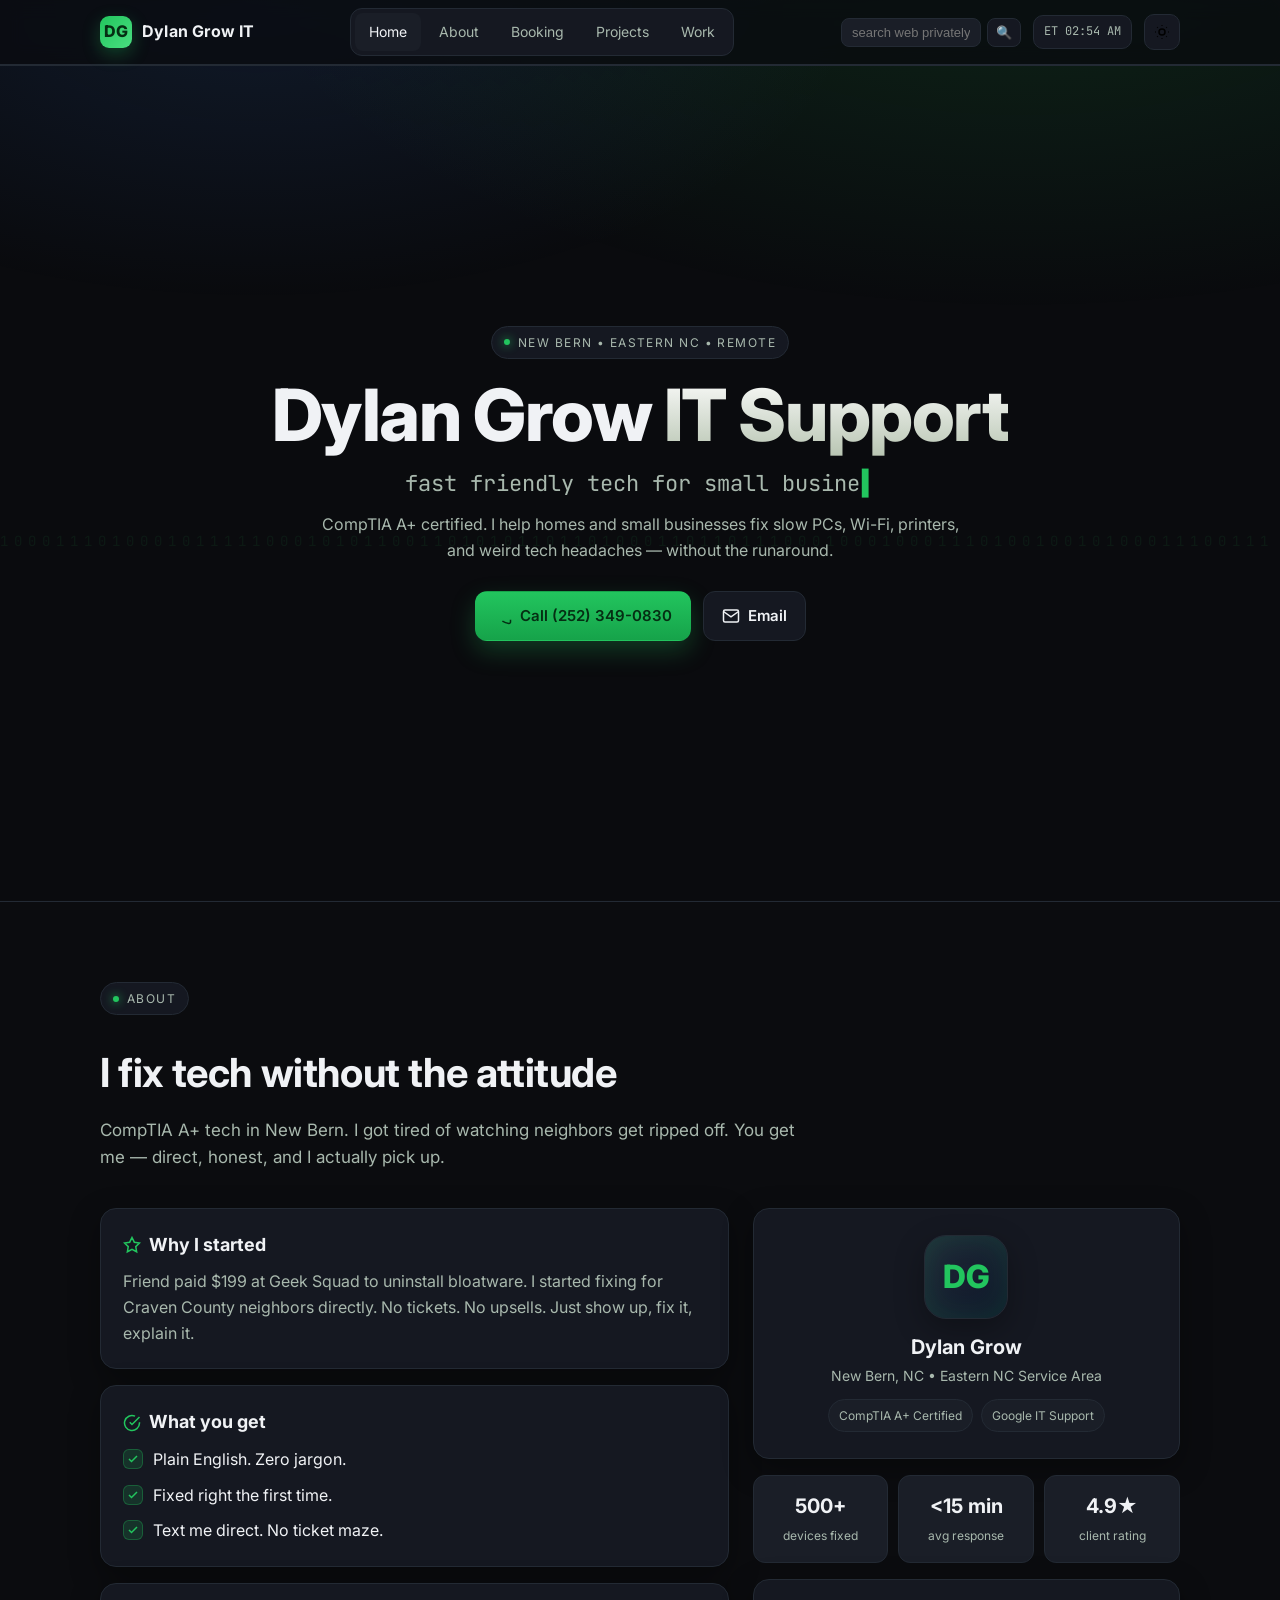
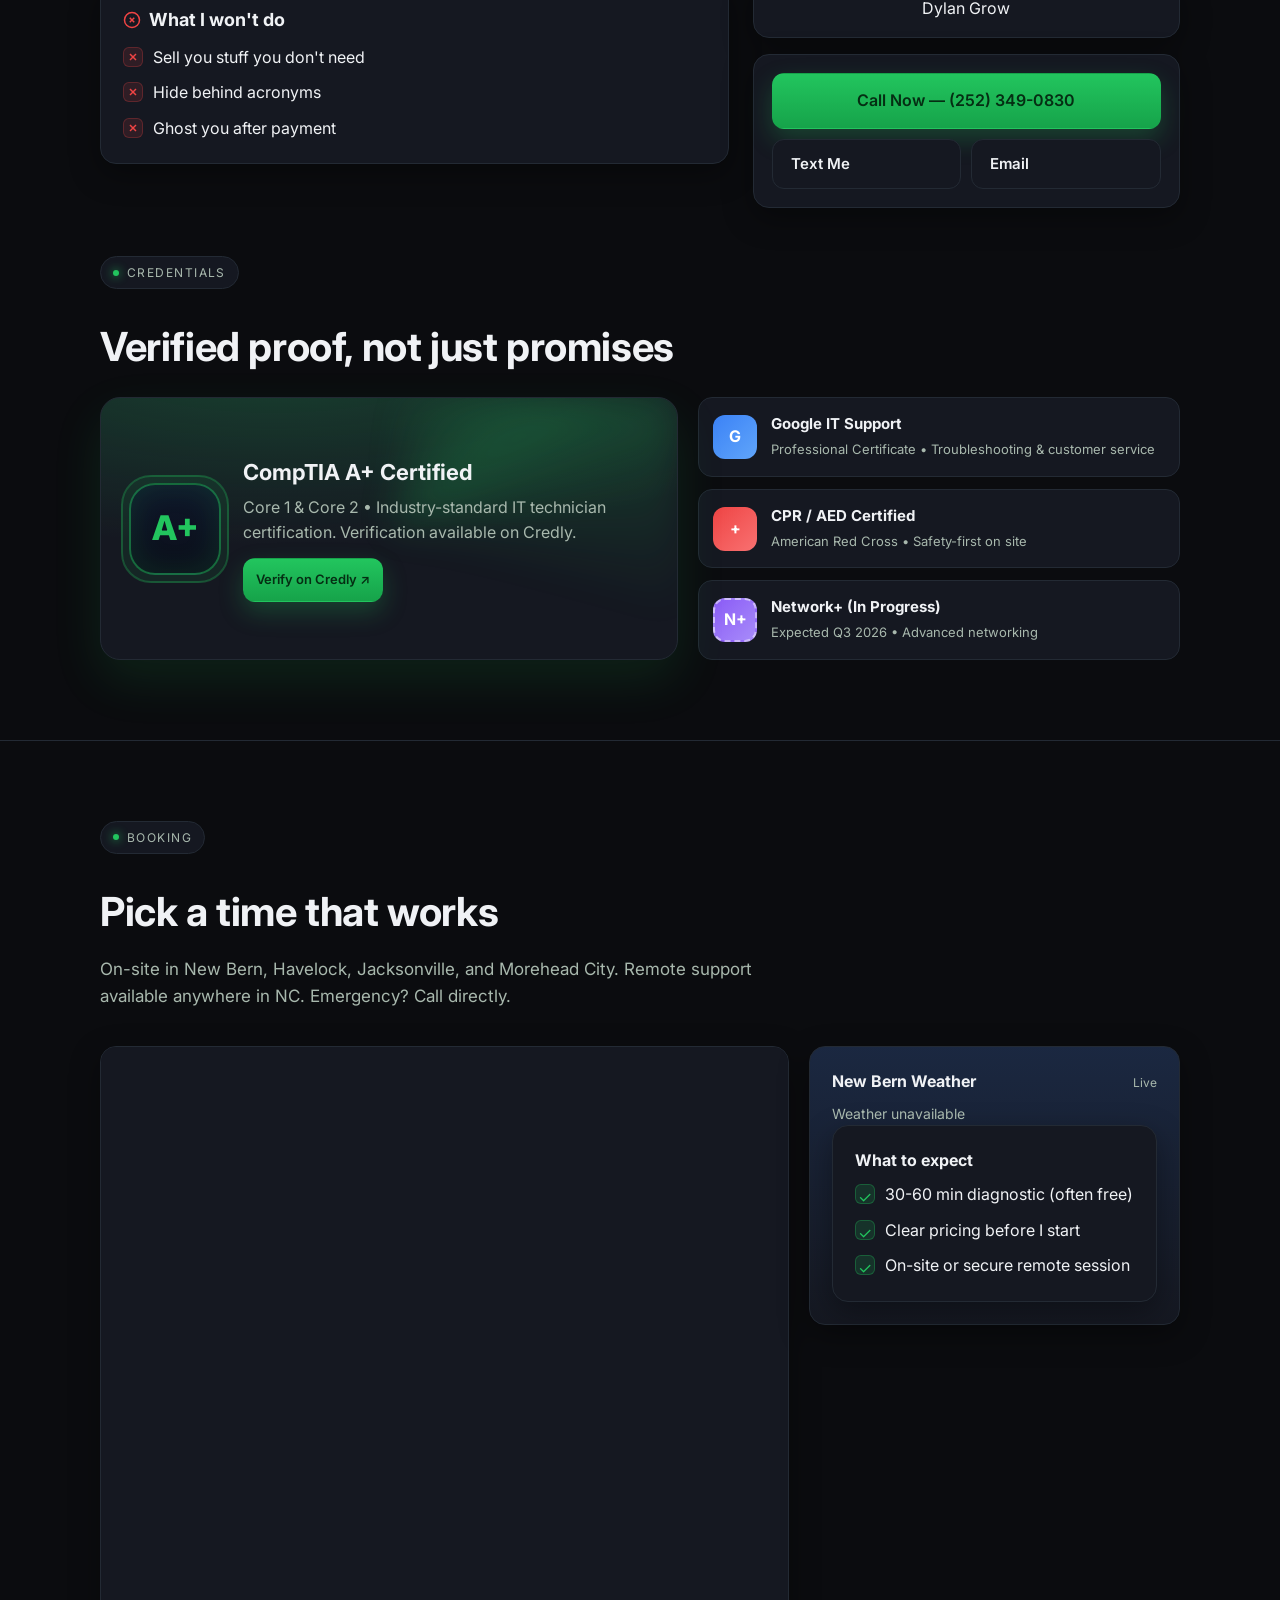
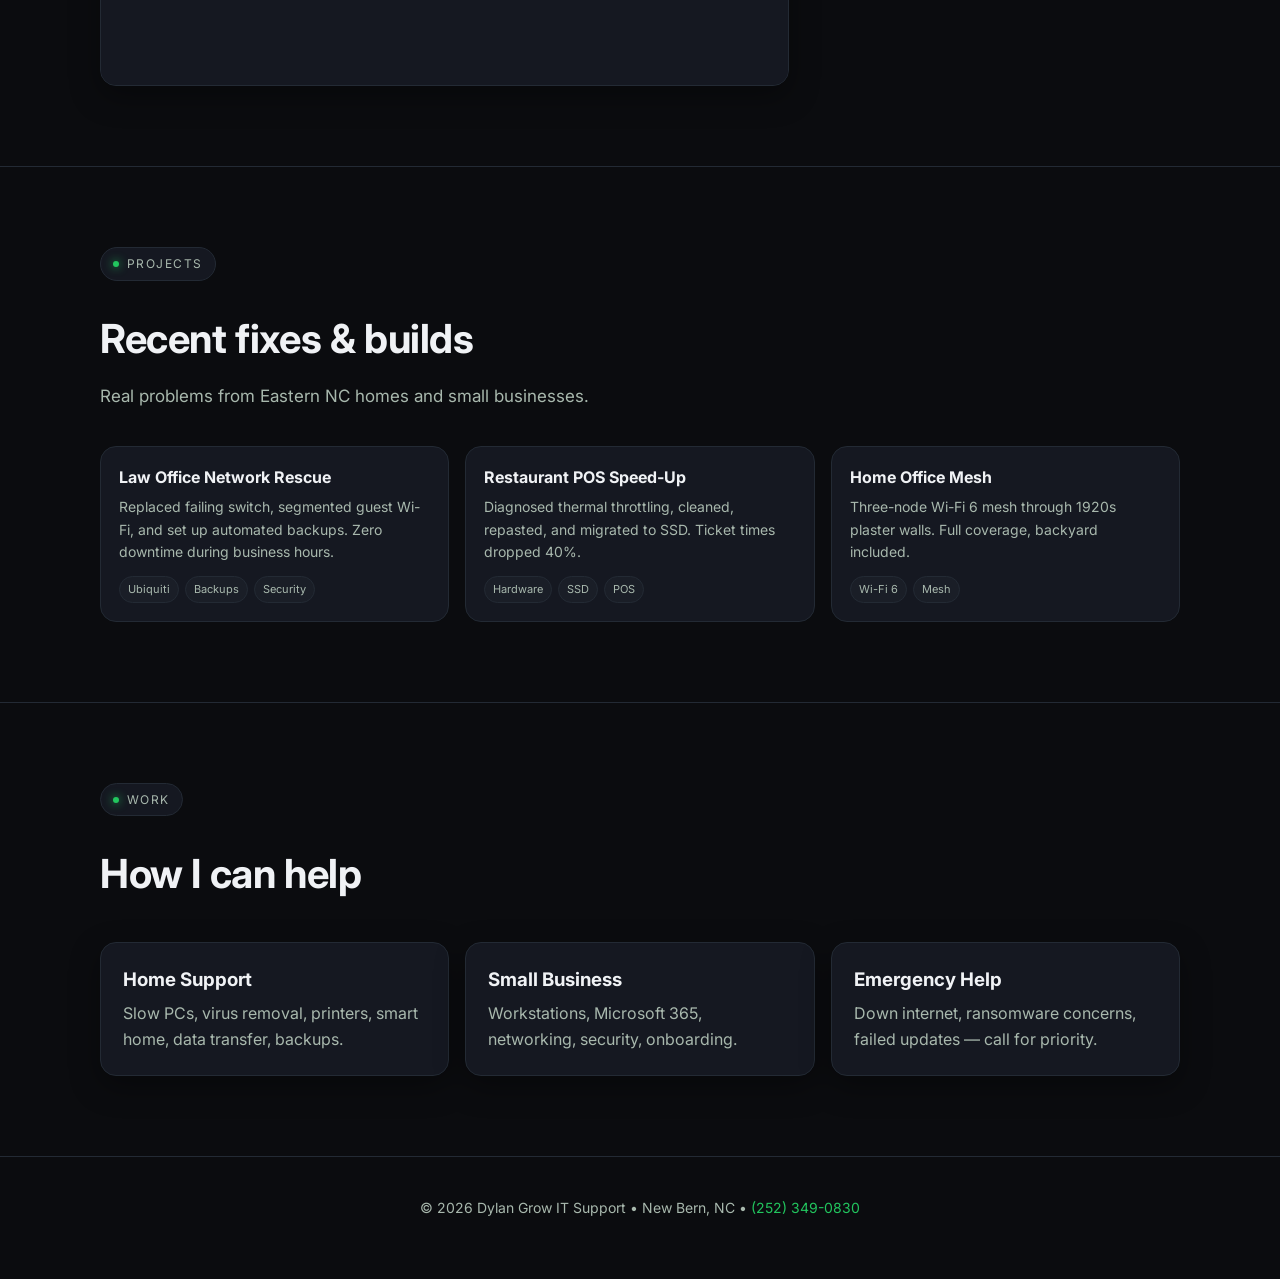
==== commit 0a6b8bc8: "Add files via upload" ====
--- a/index.html
+++ b/index.html
@@ -1,565 +1,928 @@
 <!DOCTYPE html>
 <html lang="en" data-theme="dark">
 <head>
-<meta charset="utf-8">
-<meta name="viewport" content="width=device-width, initial-scale=1">
+<meta charset="UTF-8">
+<meta name="viewport" content="width=device-width, initial-scale=1.0, viewport-fit=cover">
 <title>Dylan Grow — IT Support | New Bern, NC</title>
-<meta name="description" content="Dylan Grow IT Support — On-site and remote help in New Bern, NC. CompTIA A+ Certified. Call (252) 349-0830.">
+  <meta name="robots" content="index, follow">
+  <link rel="manifest" href="data:application/manifest+json,%7B%22name%22%3A%22Dylan%20Grow%20IT%22%2C%22short_name%22%3A%22DGIT%22%2C%22display%22%3A%22standalone%22%7D">
+  <meta name="theme-color" content="#0b0c0f">
+  <link rel="canonical" href="https://dylangrow.com/">
+  <meta property="og:title" content="Dylan Grow IT Support — New Bern, NC">
+  <meta property="og:description" content="Fast, friendly IT help for homes & small businesses. CompTIA A+ certified. Call (252) 349-0830">
+  <meta property="og:type" content="website">
+  <meta property="og:url" content="https://dylangrow.com">
+  <meta name="twitter:card" content="summary">
+
+  <link rel="icon" href="data:image/svg+xml,<svg xmlns=%22http://www.w3.org/2000/svg%22 viewBox=%220 0 100 100%22><text y=%22.9em%22 font-size=%2290%22>💻</text></svg>">
+<link rel="preconnect" href="https://fonts.googleapis.com">
+<link rel="preconnect" href="https://platform.linkedin.com">
+  <link rel="preconnect" href="https://fonts.gstatic.com" crossorigin>
+<link href="https://fonts.googleapis.com/css2?family=Inter:wght@400;500;600;700&family=JetBrains+Mono:wght@400;500&display=swap&text=DylanGrowITSupport" rel="stylesheet">
+<script src="https://platform.linkedin.com/badges/js/profile.js" async defer type="text/javascript"></script>
+<script>
+if(!localStorage.getItem('theme')) {
+  const prefersDark = window.matchMedia('(prefers-color-scheme: dark)').matches;
+  document.documentElement.setAttribute('data-theme', prefersDark ? 'dark' : 'light');
+}
+
+  // Mobile menu
+  const nav = document.querySelector('.nav-links');
+  const toggle = document.createElement('button');
+  toggle.className = 'nav-toggle';
+  toggle.innerHTML = '☰';
+  toggle.setAttribute('aria-label', 'Menu');
+  toggle.style.cssText = 'display:none;background:none;border:0;color:var(--text);font-size:22px;padding:8px;cursor:pointer';
+  document.querySelector('.nav').appendChild(toggle);
+  const mq = window.matchMedia('(max-width:980px)');
+  function setNav(){ if(mq.matches){toggle.style.display='block'; nav.style.display='none'} else {toggle.style.display='none'; nav.style.display='flex'} }
+  toggle.onclick = ()=>{ nav.style.display = nav.style.display==='flex'?'none':'flex'; nav.style.flexDirection='column'; nav.style.position='absolute'; nav.style.top='60px'; nav.style.right='20px'; nav.style.background='var(--bg-elev)'; nav.style.padding='12px'; nav.style.border='1px solid var(--border)'; nav.style.borderRadius='12px' };
+  mq.addEventListener('change', setNav); setNav();
+</script>
 <style>
-:root{
-  --green:#22c55e;
-  --green-glow:rgba(34,197,94,.35);
-  --bg:#050805;
-  --bg-elev:#0e1410;
-  --bg-elev-2:#141c16;
-  --text:#e7f3ea;
-  --muted:#9db3a6;
-  --border:#1e2b22;
-  --shadow:0 12px 40px rgba(0,0,0,.45);
-}
-[data-theme="light"]{
-  --bg:#f7fbf8;
-  --bg-elev:#ffffff;
-  --bg-elev-2:#f0f5f1;
-  --text:#0c1710;
-  --muted:#5b6f63;
-  --border:#dde6df;
-  --shadow:0 12px 30px rgba(16,53,30,.08);
-  --green-glow:rgba(34,197,94,.22);
-}
-*{box-sizing:border-box}
-html,body{height:100%}
-body{
-  margin:0;
-  background:var(--bg);
-  color:var(--text);
-  font-family:-apple-system,BlinkMacSystemFont,"Segoe UI",Roboto,Inter,Helvetica,Arial,sans-serif;
-  line-height:1.6;
-  -webkit-font-smoothing:antialiased;
-  overflow-x:hidden;
-}
-@media (hover:hover){body{cursor:none}}
-a{color:var(--green);text-decoration:none}
-img{max-width:100%}
-
+:root {
+  --bg: #0b0c0f;
+  --bg-elev: #151821;
+  --bg-elev-2: #1a1e27;
+  --text: #f0f2f5;
+  --muted: #a8b8ad;
+  --border: #232a34;
+  --green: #22c55e;
+  --green-2: #16a34a;
+  --red: #ef4444;
+  --blue: #3b82f6;
+  --purple: #8b5cf6;
+  --amber: #f59e0b;
+  --shadow: 0 10px 30px rgba(0,0,0,.35);
+  --radius: 16px;
+}
+[data-theme="light"] {
+  --bg: #f8fafc;
+  --bg-elev: #ffffff;
+  --bg-elev-2: #f1f5f9;
+  --text: #0b1220;
+  --muted: #475569;
+  --border: #e2e8f0;
+  --green: #16a34a;
+  --shadow: 0 10px 30px rgba(2,6,23,.08);
+}
+* { box-sizing: border-box; margin: 0; padding: 0; }
+html { scroll-behavior: smooth; scroll-padding-top: 80px; }
+body {
+  background: var(--bg);
+  color: var(--text);
+  font-family: Inter, system-ui, -apple-system, Segoe UI, Roboto, sans-serif;
+  line-height: 1.6;
+  overflow-x: hidden;
+  cursor: default;
+}
+body::before {
+  content: "";
+  position: fixed;
+  inset: 0;
+  background: radial-gradient(800px 400px at 80% -10%, rgba(34,197,94,.15), transparent), radial-gradient(600px 300px at 20% 0%, rgba(59,130,246,.12), transparent);
+  pointer-events: none;
+  z-index: -1;
+}
 /* Matrix */
-#matrix-bg{
-  position:fixed; inset:0; width:100%; height:100%; z-index:-2; opacity:.17;
-}
-[data-theme="light"] #matrix-bg{opacity:.07}
-
-/* Custom cursor */
-#cursor{
-  position:fixed; left:-100px; top:-100px; width:22px; height:22px;
-  border:2px solid var(--green); border-radius:50%;
-  pointer-events:none; transform:translate(-50%,-50%);
-  z-index:10000; transition:width .18s,height .18s,border-color .18s;
-  box-shadow:0 0 14px var(--green-glow), inset 0 0 10px var(--green-glow);
-  mix-blend-mode:plus-lighter;
-}
-#cursor.hover{width:38px;height:38px;border-color:#fff}
-@media (hover:none){#cursor{display:none}}
-.spark{
-  position:fixed; width:4px; height:4px; background:var(--green);
-  border-radius:50%; pointer-events:none; z-index:9999;
-  transform:translate(-50%,-50%); box-shadow:0 0 8px var(--green);
-  animation:spark .6s forwards; opacity:.9;
-}
-@keyframes spark{to{opacity:0;transform:translate(-50%,-50%) scale(0)}}
-
+#matrix {
+  position: fixed;
+  inset: 0;
+  z-index: -2;
+  opacity: .07;
+  pointer-events: none;
+}
+/* Cursor */
+.cursor-dot, .cursor-ring {
+  position: fixed;
+  top: 0; left: 0;
+  pointer-events: none;
+  z-index: 9999;
+  transform: translate(-50%,-50%);
+  transition: opacity .2s;
+}
+.cursor-dot {
+  width: 4px; height: 4px;
+  background: var(--green);
+  border-radius: 50%;
+}
+.cursor-ring {
+  width: 28px; height: 28px;
+  border: 1.5px solid var(--green);
+  border-radius: 50%;
+  opacity: .5;
+  transition: width .15s, height .15s, border-color .15s;
+}
+@media (pointer: coarse) {
+  .cursor-dot, .cursor-ring { display: none; }
+}
+a { color: inherit; text-decoration: none; }
+.container { max-width: 1120px; margin: 0 auto; padding: 0 20px; }
 /* Header */
-header{
-  position:sticky; top:0; z-index:50;
-  backdrop-filter:saturate(1.3) blur(10px);
-  background:color-mix(in oklab, var(--bg) 82%, transparent);
-  border-bottom:1px solid var(--border);
-}
-.header-inner{
-  max-width:1200px; margin:0 auto; padding:12px 20px;
-  display:flex; align-items:center; gap:14px;
-}
-.logo{
-  font-weight:900; letter-spacing:.3px; font-size:20px; white-space:nowrap;
-}
-.logo b{color:var(--green); text-shadow:0 0 18px var(--green-glow)}
-.tabs{
-  flex:1; display:flex; justify-content:center; gap:6px; flex-wrap:wrap
-}
-.tabs button{
-  background:transparent; border:0; color:var(--muted);
-  padding:9px 14px; border-radius:10px; font-weight:700; cursor:pointer;
-  transition:.2s; position:relative; font-size:14px;
-}
-.tabs button.active,.tabs button:hover{color:var(--text)}
-.tabs button.active{background:var(--bg-elev); box-shadow:inset 0 -2px 0 var(--green)}
-.header-tools{display:flex; align-items:center; gap:10px}
-#et-clock{
-  font-variant-numeric:tabular-nums; font-size:12.5px; color:var(--muted);
-  padding:6px 10px; border:1px solid var(--border); border-radius:9px; background:var(--bg-elev);
-  white-space:nowrap;
-}
-#theme-toggle{
-  width:36px; height:36px; display:grid; place-items:center;
-  border-radius:10px; border:1px solid var(--border); background:var(--bg-elev);
-  color:var(--text); cursor:pointer; font-size:16px;
-}
-#theme-toggle:hover{border-color:var(--green)}
-
-/* Layout */
-main{max-width:1200px; margin:0 auto; padding:32px 20px 80px}
-.tab-panel{display:none; animation:fade .35s ease}
-.tab-panel.active{display:block}
-@keyframes fade{from{opacity:0; transform:translateY(6px)} to{opacity:1; transform:none}}
-
-/* Home */
-.eyebrow{
-  display:inline-flex; align-items:center; gap:8px;
-  padding:6px 12px; border:1px solid var(--border); border-radius:999px;
-  background:var(--bg-elev); color:var(--muted); font-size:12.5px; margin-bottom:14px;
-}
-.dot{width:8px;height:8px;border-radius:50%;background:var(--green);box-shadow:0 0 10px var(--green);animation:pulse 2s infinite}
-@keyframes pulse{0%,100%{opacity:1}50%{opacity:.45}}
-.hero{
-  display:grid; grid-template-columns:1.15fr .85fr; gap:36px; align-items:center; margin-top:10px;
-}
-@media(max-width:940px){.hero{grid-template-columns:1fr}}
-h1{
-  font-size:clamp(38px,6.2vw,66px); line-height:1.02; margin:0 0 12px;
-  font-weight:900; letter-spacing:-.02em;
-}
-.accent{color:var(--green); text-shadow:0 0 28px var(--green-glow)}
-.subtitle{font-size:clamp(17px,2.4vw,21px); color:var(--muted); margin:0 0 22px}
-#typewriter{font-weight:800; color:var(--text)}
-.type-cursor{color:var(--green); animation:blink 1s infinite; font-weight:900}
-@keyframes blink{0%,50%{opacity:1}51%,100%{opacity:0}}
-.cta-row{display:flex; gap:12px; flex-wrap:wrap; margin-top:8px}
-.btn{
-  padding:12px 18px; border-radius:12px; font-weight:800; border:1px solid var(--border);
-  background:var(--bg-elev); color:var(--text); cursor:pointer; text-decoration:none;
-  display:inline-flex; align-items:center; gap:8px; transition:.2s;
-}
-.btn.primary{background:var(--green); color:#052e12; border-color:transparent; box-shadow:0 8px 24px var(--green-glow)}
-.btn:hover{transform:translateY(-1px); box-shadow:var(--shadow)}
-.hero-card{
-  position:relative; background:linear-gradient(180deg,var(--bg-elev),var(--bg-elev-2));
-  border:1px solid var(--border); border-radius:24px; padding:26px; box-shadow:var(--shadow); overflow:hidden;
-}
-.hero-card:before{
-  content:""; position:absolute; inset:-1px; background:radial-gradient(520px circle at 85% 15%, var(--green-glow), transparent 60%); pointer-events:none;
-}
-.hero-list{display:grid; gap:10px; margin:0; padding:0; list-style:none; color:var(--muted)}
-.hero-list li{display:flex; gap:10px; align-items:flex-start}
-.hero-list b{color:var(--text)}
-.stats{display:grid; grid-template-columns:repeat(3,1fr); gap:14px; margin-top:28px}
-@media(max-width:640px){.stats{grid-template-columns:1fr}}
-.stat{background:var(--bg-elev); border:1px solid var(--border); border-radius:16px; padding:18px; text-align:center}
-.stat b{display:block; font-size:28px; color:var(--green); line-height:1}
-
+header {
+  position: sticky;
+  top: 0;
+  z-index: 50;
+  backdrop-filter: saturate(140%) blur(10px);
+  background: color-mix(in srgb, var(--bg) 80%, transparent);
+  border-bottom: 1px solid var(--border);
+}
+.nav {
+  display: flex;
+  align-items: center;
+  justify-content: space-between;
+  height: 64px;
+  gap: 16px;
+}
+.brand {
+  display: flex;
+  align-items: center;
+  gap: 10px;
+  font-weight: 700;
+  letter-spacing: .2px;
+}
+.brand .logo {
+  width: 32px; height: 32px;
+  border-radius: 9px;
+  background: linear-gradient(135deg, var(--green), #4ade80);
+  display: grid; place-items: center;
+  color: #052e13; font-weight: 800;
+  box-shadow: 0 6px 18px rgba(34,197,94,.3);
+}
+.nav-links {
+  display: flex;
+  gap: 4px;
+  background: var(--bg-elev);
+  padding: 4px;
+  border-radius: 12px;
+  border: 1px solid var(--border);
+}
+.nav-links a {
+  padding: 8px 14px;
+  border-radius: 8px;
+  font-size: 14px;
+  color: var(--muted);
+  transition: all .2s;
+}
+.nav-links a.active, .nav-links a:hover {
+  color: var(--text);
+  background: var(--bg-elev-2);
+}
+.nav-right {
+  display: flex;
+  align-items: center;
+  gap: 12px;
+}
+.clock {
+  font-family: "JetBrains Mono", monospace;
+  font-size: 12px;
+  color: var(--muted);
+  background: var(--bg-elev);
+  border: 1px solid var(--border);
+  padding: 6px 10px;
+  border-radius: 10px;
+}
+.theme-toggle {
+  width: 36px; height: 36px;
+  display: grid; place-items: center;
+  background: var(--bg-elev);
+  border: 1px solid var(--border);
+  border-radius: 10px;
+  cursor: pointer;
+  transition: transform .15s;
+}
+.theme-toggle:hover { transform: translateY(-1px); }
+/* Hero */
+.hero {
+  min-height: calc(100svh - 64px);
+  display: grid;
+  place-items: center;
+  padding: 80px 0;
+  position: relative;
+}
+.hero-inner {
+  text-align: center;
+  max-width: 820px;
+}
+.eyebrow {
+  display: inline-flex;
+  align-items: center;
+  gap: 8px;
+  font-size: 12px;
+  text-transform: uppercase;
+  letter-spacing: .12em;
+  color: var(--muted);
+  background: var(--bg-elev);
+  border: 1px solid var(--border);
+  padding: 6px 12px;
+  border-radius: 999px;
+  margin-bottom: 18px;
+}
+.eyebrow::before {
+  content: "";
+  width: 6px; height: 6px;
+  border-radius: 50%;
+  background: var(--green);
+  box-shadow: 0 0 10px var(--green);
+  animation: pulse 2s infinite;
+}
+@keyframes pulse { 0%,100%{opacity:1} 50%{opacity:.4} }
+h1 {
+  font-size: clamp(40px, 7vw, 72px);
+  line-height: 1.05;
+  letter-spacing: -0.02em;
+  font-weight: 800;
+}
+h1 span {
+  background: linear-gradient(180deg, #fff, #b7c4b1);
+  -webkit-background-clip: text;
+  background-clip: text;
+  color: transparent;
+}
+[data-theme="light"] h1 span {
+  background: linear-gradient(180deg, #0b1220, #334155);
+  -webkit-background-clip: text;
+  background-clip: text;
+}
+.typewrap {
+  height: 36px;
+  margin: 14px 0 10px;
+  font-size: clamp(18px, 2.5vw, 22px);
+  color: var(--muted);
+  font-family: "JetBrains Mono", monospace;
+}
+#type::after {
+  content: "▌";
+  margin-left: 2px;
+  animation: blink 1s step-start infinite;
+  color: var(--green);
+}
+@keyframes blink { 50% { opacity: 0; } }
+.hero-cta {
+  display: flex;
+  gap: 12px;
+  justify-content: center;
+  margin-top: 28px;
+  flex-wrap: wrap;
+}
+.btn {
+  min-height: 44px;
+  display: inline-flex;
+  align-items: center;
+  gap: 8px;
+  padding: 12px 18px;
+  border-radius: 12px;
+  border: 1px solid var(--border);
+  background: var(--bg-elev);
+  color: var(--text);
+  font-weight: 600;
+  font-size: 15px;
+  transition: all .18s;
+  cursor: pointer;
+}
+.btn:hover { transform: translateY(-1px); background: var(--bg-elev-2); }
+.btn.primary {
+  background: linear-gradient(180deg, var(--green), var(--green-2));
+  border-color: transparent;
+  color: #052e13;
+  box-shadow: 0 10px 24px rgba(34,197,94,.25);
+}
+.btn.primary:hover { filter: brightness(1.05); }
+.btn.big { padding: 14px 22px; font-size: 16px; width: 100%; justify-content: center; }
+.btn.small { padding: 8px 12px; font-size: 13px; }
+.btn-row { display: grid; grid-template-columns: 1fr 1fr; gap: 10px; margin-top: 10px; }
 /* Sections */
-.section-title{font-size:28px; margin:0 0 14px; font-weight:900; letter-spacing:-.01em}
-.grid-2{display:grid; grid-template-columns:1fr 1fr; gap:22px}
-@media(max-width:900px){.grid-2{grid-template-columns:1fr}}
-.card{background:var(--bg-elev); border:1px solid var(--border); border-radius:18px; padding:20px; box-shadow:var(--shadow)}
-
+section { padding: 80px 0; border-top: 1px solid var(--border); }
+.section-head { max-width: 720px; margin-bottom: 36px; }
+.section-head h2 {
+  font-size: clamp(28px, 4vw, 40px);
+  letter-spacing: -.01em;
+  margin: 8px 0 12px;
+}
+.section-head p { color: var(--muted); font-size: 17px; }
+.card {
+  background: var(--bg-elev);
+  border: 1px solid var(--border);
+  border-radius: var(--radius);
+  padding: 22px;
+  box-shadow: var(--shadow);
+}
 /* About */
-.contact-card .contact-item{
-  display:flex; align-items:center; gap:10px; padding:12px 14px; margin:10px 0;
-  border-radius:12px; border:1px solid var(--border); background:var(--bg-elev-2);
-  color:var(--text); font-weight:700; transition:.2s;
-}
-.contact-card .contact-item:hover{border-color:var(--green); box-shadow:0 0 0 3px var(--green-glow)}
-.availability{
-  display:inline-flex; align-items:center; gap:8px; margin-top:6px;
-  padding:8px 12px; border-radius:999px; font-size:13px; font-weight:800;
-  background:color-mix(in oklab, var(--green) 16%, transparent);
-  border:1px solid color-mix(in oklab, var(--green) 35%, var(--border));
-  color:var(--green);
-}
-form{display:grid; gap:12px}
-input,textarea{
-  width:100%; padding:12px 14px; border-radius:12px; border:1px solid var(--border);
-  background:var(--bg-elev-2); color:var(--text); font:inherit; outline:none; transition:.2s;
-}
-input:focus,textarea:focus{border-color:var(--green); box-shadow:0 0 0 3px var(--green-glow)}
-textarea{min-height:110px; resize:vertical}
-
-.creds{margin-top:26px}
-.creds-grid{display:grid; grid-template-columns:repeat(4,1fr); gap:14px}
-@media(max-width:980px){.creds-grid{grid-template-columns:1fr 1fr}}
-@media(max-width:560px){.creds-grid{grid-template-columns:1fr}}
-.cred{
-  text-align:center; padding:18px; border-radius:16px; border:1px solid var(--border);
-  background:var(--bg-elev-2); font-weight:800;
-}
-.cred.hero{
-  grid-column:span 2; background:linear-gradient(180deg, color-mix(in oklab, var(--green) 22%, var(--bg-elev)), var(--bg-elev-2));
-  border-color:color-mix(in oklab, var(--green) 45%, var(--border));
-  box-shadow:0 0 30px var(--green-glow) inset, var(--shadow);
-}
-@media(max-width:560px){.cred.hero{grid-column:span 1}}
-.cred .badge{font-size:11px; letter-spacing:.12em; text-transform:uppercase; color:var(--green)}
-.cred .title{font-size:19px; margin:6px 0 4px}
-.cred .sub{color:var(--muted); font-weight:600; font-size:13px}
-
+.about-grid {
+  display: grid;
+  grid-template-columns: 1.25fr .85fr;
+  gap: 24px;
+  align-items: start;
+}
+.about-left { display: grid; gap: 16px; }
+.about-right { display: grid; gap: 16px; position: sticky; top: 84px; }
+.about-card h3 { font-size: 18px; margin-bottom: 10px; display: flex; align-items: center; gap: 8px; }
+.about-card p { color: var(--muted); }
+.checklist, .xlist { list-style: none; display: grid; gap: 10px; margin-top: 8px; }
+.checklist li, .xlist li {
+  display: flex; gap: 10px; align-items: flex-start;
+  color: var(--text);
+}
+.check, .x {
+  flex: 0 0 20px; height: 20px; border-radius: 6px;
+  display: grid; place-items: center;
+  margin-top: 2px;
+}
+.check { background: rgba(34,197,94,.15); color: var(--green); border: 1px solid rgba(34,197,94,.3); }
+.x { background: rgba(239,68,68,.12); color: var(--red); border: 1px solid rgba(239,68,68,.25); }
+.profile {
+  text-align: center;
+  padding: 26px 22px;
+}
+.avatar {
+  width: 84px; height: 84px;
+  margin: 0 auto 12px;
+  border-radius: 22px;
+  background: linear-gradient(135deg, #1f2937, #0f172a);
+  border: 1px solid var(--border);
+  display: grid; place-items: center;
+  font-size: 32px; font-weight: 800;
+  color: var(--green);
+  box-shadow: inset 0 0 30px rgba(34,197,94,.15), 0 10px 30px rgba(0,0,0,.3);
+}
+.profile h3 { font-size: 20px; }
+.profile .muted { color: var(--muted); font-size: 14px; margin-top: 2px; }
+.pills { display: flex; gap: 8px; justify-content: center; margin-top: 12px; flex-wrap: wrap; }
+.pill {
+  font-size: 12px; padding: 6px 10px;
+  border-radius: 999px;
+  background: var(--bg-elev-2);
+  border: 1px solid var(--border);
+  color: var(--muted);
+}
+.stats {
+  display: grid;
+  grid-template-columns: repeat(3,1fr);
+  gap: 10px;
+}
+.stat {
+  background: var(--bg-elev-2);
+  border: 1px solid var(--border);
+  border-radius: 12px;
+  padding: 14px 10px;
+  text-align: center;
+}
+.stat strong { display: block; font-size: 20px; }
+.stat span { font-size: 12px; color: var(--muted); }
+.linkedin-card { padding: 16px; display: grid; place-items: center; overflow: hidden; }
+.contact-quick { padding: 18px; }
+/* Credentials */
+.credentials { margin-top: 48px; }
+.creds-grid {
+  display: grid;
+  grid-template-columns: 1.2fr 1fr;
+  gap: 20px;
+  margin-top: 18px;
+}
+.cred-hero {
+  position: relative;
+  background: radial-gradient(600px 200px at 30% -20%, rgba(34,197,94,.25), transparent), var(--bg-elev);
+  border: 1px solid var(--border);
+  border-radius: 20px;
+  padding: 28px;
+  display: flex;
+  align-items: center;
+  gap: 22px;
+  overflow: hidden;
+  box-shadow: 0 20px 50px rgba(34,197,94,.12);
+}
+.glow-ring {
+  position: absolute;
+  inset: -2px;
+  border-radius: 20px;
+  background: conic-gradient(from 0deg, transparent, var(--green), transparent 30%);
+  filter: blur(18px);
+  opacity: .25;
+  animation: spin 6s linear infinite;
+  z-index: 0;
+}
+@keyframes spin { to { transform: rotate(360deg); } }
+.ring-wrap { position: relative; z-index: 1; }
+.ring-wrap .icon {
+  width: 92px; height: 92px;
+  border-radius: 26px;
+  background: linear-gradient(180deg, #0f172a, #0b0f1a);
+  border: 2px solid rgba(34,197,94,.5);
+  display: grid; place-items: center;
+  font-weight: 800; font-size: 34px; color: var(--green);
+  box-shadow: 0 0 0 8px rgba(34,197,94,.08), inset 0 0 30px rgba(34,197,94,.15);
+  position: relative;
+}
+.ring-wrap .icon::after {
+  content: "";
+  position: absolute;
+  inset: -10px;
+  border-radius: 30px;
+  border: 2px solid rgba(34,197,94,.3);
+  animation: ping 2.5s cubic-bezier(0,0,.2,1) infinite;
+}
+@keyframes ping { 0% { transform: scale(.9); opacity: .8 } 70%,100% { transform: scale(1.15); opacity: 0 } }
+.cred-body { position: relative; z-index: 1; }
+.cred-body h4 { font-size: 22px; margin-bottom: 4px; }
+.cred-body p { color: var(--muted); margin-bottom: 12px; }
+.creds-small { display: grid; gap: 12px; }
+.cred-small {
+  display: flex; align-items: center; gap: 14px;
+  background: var(--bg-elev);
+  border: 1px solid var(--border);
+  border-radius: 14px;
+  padding: 14px;
+  transition: transform .15s;
+}
+.cred-small:hover { transform: translateY(-2px); }
+.cred-ico {
+  width: 44px; height: 44px;
+  border-radius: 12px;
+  display: grid; place-items: center;
+  font-weight: 700; color: white;
+}
+.cred-ico.google { background: linear-gradient(135deg, var(--blue), #60a5fa); }
+.cred-ico.cpr { background: linear-gradient(135deg, var(--red), #f87171); }
+.cred-ico.net { background: linear-gradient(135deg, var(--purple), #a78bfa); border: 2px dashed rgba(255,255,255,.5); }
+.cred-small strong { display: block; font-size: 15px; }
+.cred-small span { font-size: 13px; color: var(--muted); }
 /* Booking */
-.booking-grid{display:grid; grid-template-columns:.95fr 1.05fr; gap:22px; align-items:start}
-@media(max-width:1000px){.booking-grid{grid-template-columns:1fr}}
-.weather{display:flex; align-items:center; gap:16px}
-.weather-icon{font-size:42px; line-height:1}
-.weather strong{font-size:26px}
-.cal-wrap iframe{width:100%; height:620px; border:0; border-radius:16px; background:#fff}
-
-/* Projects */
-.projects-grid{display:grid; grid-template-columns:repeat(3,1fr); gap:16px}
-@media(max-width:1020px){.projects-grid{grid-template-columns:repeat(2,1fr)}}
-@media(max-width:640px){.projects-grid{grid-template-columns:1fr}}
-.proj{
-  position:relative; overflow:hidden; border-radius:18px; border:1px solid var(--border);
-  background:var(--bg-elev); min-height:200px; display:flex; align-items:flex-end; transition:.25s;
-}
-.proj-media{
-  position:absolute; inset:0; background:
-    linear-gradient(180deg, transparent 20%, rgba(0,0,0,.55)),
-    radial-gradient(380px at 80% 10%, var(--green-glow), transparent 60%),
-    linear-gradient(160deg, var(--bg-elev-2), transparent);
-  opacity:.9; transition:.25s;
-}
-.proj-content{position:relative; padding:18px; z-index:2}
-.proj h4{margin:0 0 6px; font-size:18px}
-.proj p{margin:0; color:var(--muted); font-size:14px}
-.proj:hover{transform:translateY(-3px); border-color:var(--green); box-shadow:var(--shadow)}
-.proj:hover .proj-media{opacity:1; transform:scale(1.03)}
-
-/* Work */
-.ai-search{
-  display:flex; gap:8px; background:var(--bg-elev); border:1px solid var(--border);
-  padding:8px; border-radius:14px; box-shadow:var(--shadow); align-items:center;
-}
-.ai-search input{flex:1; border:0; background:transparent; padding:10px 12px; color:var(--text); outline:none; font-size:15px}
-.ai-search button{
-  padding:10px 16px; border-radius:10px; border:0; background:var(--green);
-  color:#052e12; font-weight:900; cursor:pointer;
-}
-.pills{display:flex; flex-wrap:wrap; gap:8px; margin-top:14px}
-.pills span{
-  padding:8px 12px; border-radius:999px; border:1px solid var(--border);
-  background:var(--bg-elev-2); font-size:13px; font-weight:700; color:var(--muted)
-}
-.blog{display:grid; gap:12px; margin-top:16px}
-.post{padding:16px; border:1px solid var(--border); border-radius:14px; background:var(--bg-elev); transition:.2s}
-.post:hover{border-color:var(--green)}
-.post h4{margin:0 0 6px; font-size:17px}
-.post p{margin:0; color:var(--muted); font-size:14px}
-
-footer{
-  margin-top:40px; padding-top:18px; border-top:1px solid var(--border);
-  color:var(--muted); font-size:13px; display:flex; justify-content:space-between; gap:10px; flex-wrap:wrap;
-}
+.booking-grid {
+  display: grid;
+  grid-template-columns: 1.3fr .7fr;
+  gap: 20px;
+  align-items: start;
+}
+.calendar-wrap {
+  background: var(--bg-elev);
+  border: 1px solid var(--border);
+  border-radius: 16px;
+  overflow: hidden;
+  height: 640px;
+}
+.calendar-wrap iframe { width: 100%; height: 100%; border: 0; background: var(--bg-elev); }
+.side-grid { display: grid; gap: 16px; }
+.weather {
+  background: linear-gradient(180deg, rgba(59,130,246,.15), transparent), var(--bg-elev);
+}
+.weather-head { display: flex; justify-content: space-between; align-items: center; margin-bottom: 8px; }
+.weather-temp { font-size: 36px; font-weight: 700; }
+.weather-meta { color: var(--muted); font-size: 14px; }
+/* Projects / Work */
+.grid-3 {
+  display: grid;
+  grid-template-columns: repeat(3,1fr);
+  gap: 16px;
+}
+.project {
+  background: var(--bg-elev);
+  border: 1px solid var(--border);
+  border-radius: 16px;
+  padding: 18px;
+  transition: transform .15s, border-color .15s;
+}
+.project:hover { transform: translateY(-3px); border-color: rgba(34,197,94,.4); }
+.project h4 { margin-bottom: 6px; }
+.project p { color: var(--muted); font-size: 14px; }
+.tags { display: flex; gap: 6px; margin-top: 12px; flex-wrap: wrap; }
+.tag { font-size: 11px; padding: 4px 8px; border-radius: 999px; background: var(--bg-elev-2); border: 1px solid var(--border); color: var(--muted); }
+
+footer {
+  padding: 40px 0 60px;
+  color: var(--muted);
+  border-top: 1px solid var(--border);
+  text-align: center;
+  font-size: 14px;
+}
+
+/* Responsive */
+@media (max-width: 980px) {
+  .about-grid, .creds-grid, .booking-grid, .grid-3 { grid-template-columns: 1fr; }
+  .about-right { position: static; }
+  .nav-links { display: none; }
+  .hero { padding: 60px 0; }
+  section { padding: 64px 0; }
+}
+
+@media (prefers-reduced-motion: reduce) {
+  *, *::before, *::after { animation-duration: 0.01ms !important; animation-iteration-count: 1 !important; transition-duration: 0.01ms !important; }
+  #matrix { display: none; }
+  .cursor-dot, .cursor-ring { display: none !important; }
+}
+
+
+:focus-visible { outline: 2px solid var(--green); outline-offset: 2px; border-radius: 4px; }
+
 </style>
+
+<script type="application/ld+json">
+{
+  "@context":"https://schema.org",
+  "@type":"FAQPage",
+  "mainEntity":[
+    {"@type":"Question","name":"How fast can you come out?","acceptedAnswer":{"@type":"Answer","text":"Same-day in New Bern. Usually within 2 hours for emergencies."}},
+    {"@type":"Question","name":"Do you charge for diagnostics?","acceptedAnswer":{"@type":"Answer","text":"No. I diagnose free, quote upfront, and only fix with your approval."}},
+    {"@type":"Question","name":"Remote or on-site?","acceptedAnswer":{"@type":"Answer","text":"Both. I can remote in for software issues, or come to you for hardware/networking."}}
+  ]
+}
+</script>
+
 </head>
 <body>
-<canvas id="matrix-bg" aria-hidden="true"></canvas>
-<div id="cursor" aria-hidden="true"></div>
+<a href="#home" style="position:absolute;left:-999px;top:auto;width:1px;height:1px;overflow:hidden">Skip to content</a><style>a:focus{left:12px!important;top:12px!important;width:auto!important;height:auto!important;background:var(--green);color:#000;padding:8px 12px;border-radius:8px;z-index:10000}</style>
+<noscript><div style="padding:12px;background:#fef3c7;color:#92400e;text-align:center">JavaScript is off. Call (252) 349-0830 for immediate help.</div></noscript>
+<canvas id="matrix"></canvas>
+<div class="cursor-dot"></div>
+<div class="cursor-ring"></div>
 
 <header>
-  <div class="header-inner">
-    <div class="logo">DYLAN <b>GROW</b> IT</div>
-    <nav class="tabs" role="tablist" aria-label="Main">
-      <button data-tab="home" class="active" role="tab" aria-selected="true">Home</button>
-      <button data-tab="about" role="tab">About</button>
-      <button data-tab="booking" role="tab">Booking</button>
-      <button data-tab="projects" role="tab">Projects</button>
-      <button data-tab="work" role="tab">Work</button>
+  <div class="container nav">
+    <a href="#home" class="brand">
+      <div class="logo">DG</div>
+      <span>Dylan Grow IT</span>
+    </a>
+    <nav class="nav-links">
+      <a href="#home" class="active" aria-current="page">Home</a>
+      <a href="#about">About</a>
+      <a href="#booking">Booking</a>
+      <a href="#projects">Projects</a>
+      <a href="#work">Work</a>
     </nav>
-    <div class="header-tools">
-      <div id="et-clock" title="Eastern Time">--:--:-- ET</div>
-      <button id="theme-toggle" title="Toggle theme" aria-label="Toggle theme">◐</button>
+    <div class="nav-right">
+      <form action="https://duckduckgo.com/" method="get" style="display:flex;align-items:center;gap:6px;margin-left:12px" role="search">
+        <input type="text" name="q" placeholder="search web privately" aria-label="Search site" style="width:140px;padding:6px 10px;border-radius:8px;border:1px solid var(--border);background:var(--bg-elev-2);color:var(--text);font-size:13px;outline:none">
+        <button type="submit" style="padding:6px 8px;border-radius:8px;border:1px solid var(--border);background:var(--bg-elev);color:var(--muted);cursor:pointer;font-size:13px" aria-label="Search">🔍</button>
+      </form>
+
+      <div class="clock" id="et-clock">ET --:--</div>
+      <button class="theme-toggle" id="themeBtn" aria-label="Toggle dark/light theme">
+        <svg width="18" height="18" viewBox="0 0 24 24" fill="none" stroke="currentColor" stroke-width="2"><path d="M12 3v1m0 16v1m9-9h-1M4 12H3m15.364 6.364l-.707-.707M6.343 6.343l-.707-.707m12.728 0l-.707.707M6.343 17.657l-.707.707M16 12a4 4 0 11-8 0 4 4 0 018 0z"/></svg>
+      </button>
     </div>
   </div>
 </header>
 
 <main>
   <!-- HOME -->
-  <section id="home" class="tab-panel active">
-    <div class="eyebrow"><span class="dot"></span> New Bern, NC • On-site & Remote</div>
-    <div class="hero">
-      <div>
-        <h1>Dylan Grow<br><span class="accent">IT Support</span></h1>
-        <p class="subtitle">Fast, friendly tech help for homes & small businesses. <span id="typewriter"></span><span class="type-cursor">|</span></p>
-        <div class="cta-row">
-          <a class="btn primary" href="tel:+12523490830">Call (252) 349-0830</a>
-          <a class="btn" href="mailto:DylanGrow@gmail.com">Email DylanGrow@gmail.com</a>
-          <button class="btn" data-tab-jump="booking">Book a visit</button>
-        </div>
-        <div class="stats">
-          <div class="stat"><b>~15 min</b>avg response</div>
-          <div class="stat"><b>100+</b>devices serviced</div>
-          <div class="stat"><b>A+</b>CompTIA Certified</div>
-        </div>
-      </div>
-      <div class="hero-card">
-        <h3 style="margin:0 0 8px">What I fix, fast</h3>
-        <ul class="hero-list">
-          <li>✅ <div><b>Wi-Fi & Networking</b><br>Dead zones, slow speeds, mesh setup</div></li>
-          <li>✅ <div><b>PC & Mac Tune-ups</b><br>Virus removal, upgrades, backups</div></li>
-          <li>✅ <div><b>Microsoft 365 & Email</b><br>Setup, migration, security</div></li>
-          <li>✅ <div><b>Small Business IT</b><br>POS, printers, file sharing</div></li>
-        </ul>
+  <section id="home" class="hero">
+    <div class="container hero-inner">
+      <div class="eyebrow">New Bern • Eastern NC • Remote</div>
+      <h1>Dylan Grow <span>IT Support</span></h1>
+      <div class="typewrap"><span id="type"></span></div>
+      <p style="color:var(--muted); max-width:640px; margin:0 auto">CompTIA A+ certified. I help homes and small businesses fix slow PCs, Wi-Fi, printers, and weird tech headaches — without the runaround.</p>
+      <div class="hero-cta">
+        <a class="btn primary" href="tel:+12523490830">
+          <svg width="18" height="18" viewBox="0 0 24 24" fill="none" stroke="currentColor" stroke-width="2"><path d="M22 16.92v3a2 2 0 0 1-2.18 2 19.79 19.79 0 0 1-8.63-3.07 19.5 0 0 1-6-6 19.79 19.79 0 0 1-3.07-8.67A2 2 0 0 1 4.11 2h3a2 2 0 0 1 2 1.72 12.84 12.84 0 0 0 .7 2.81 2 2 0 0 1-.45 2.11L8.09 9.91a16 16 0 0 0 6 6l1.27-1.27a2 2 0 0 1 2.11-.45 12.84 12.84 0 0 0 2.81.7A2 2 0 0 1 22 16.92z"/></svg>
+          Call (252) 349-0830
+        </a>
+        <a class="btn" href="mailto:DylanGrow@gmail.com?subject=IT%20Help%20Request">
+          <svg width="18" height="18" viewBox="0 0 24 24" fill="none" stroke="currentColor" stroke-width="2"><path d="M4 4h16c1.1 0 2 .9 2 2v12c0 1.1-.9 2-2 2H4c-1.1 0-2-.9-2-2V6c0-1.1.9-2 2-2z"/><polyline points="22,6 12,13 2,6"/></svg>
+          Email
+        </a>
       </div>
     </div>
   </section>
 
   <!-- ABOUT -->
-  <section id="about" class="tab-panel">
-    <h2 class="section-title">About Dylan</h2>
-    <div class="grid-2">
-      <div class="card contact-card">
-        <h3 style="margin-top:0">Contact</h3>
-        <a class="contact-item" href="tel:+12523490830">📞 (252) 349-0830</a>
-        <a class="contact-item" href="mailto:DylanGrow@gmail.com">✉️ DylanGrow@gmail.com</a>
-        <div class="availability"><span class="dot"></span> Available this week for on-site in New Bern</div>
-        <p style="color:var(--muted); margin:14px 0 0">I’m a hands-on IT generalist focused on clear communication, clean work, and lasting fixes. I document everything and explain in plain English.</p>
+  <section id="about">
+    <div class="container">
+      <div class="section-head">
+        <span class="eyebrow">About</span>
+        <h2>I fix tech without the attitude</h2>
+        <p>CompTIA A+ tech in New Bern. I got tired of watching neighbors get ripped off. You get me — direct, honest, and I actually pick up.</p>
       </div>
-      <div class="card">
-        <h3 style="margin-top:0">Quick Message</h3>
-        <form id="contact-form">
-          <input name="name" type="text" placeholder="Your name" required>
-          <input name="email" type="email" placeholder="Email" required>
-          <input name="phone" type="tel" placeholder="Phone (optional)">
-          <textarea name="message" placeholder="What do you need help with?" required></textarea>
-          <button class="btn primary" type="submit">Send</button>
-        </form>
+
+      <div class="about-grid">
+        <div class="about-left">
+          <div class="card about-card">
+            <h3>
+              <svg width="18" height="18" viewBox="0 0 24 24" fill="none" stroke="var(--green)" stroke-width="2"><path d="M12 2l3.09 6.26L22 9.27l-5 4.87 1.18 6.88L12 17.77l-6.18 3.25L7 14.14 2 9.27l6.91-1.01L12 2z"/></svg>
+              Why I started
+            </h3>
+            <p>Friend paid $199 at Geek Squad to uninstall bloatware. I started fixing for Craven County neighbors directly. No tickets. No upsells. Just show up, fix it, explain it.</p>
+          </div>
+
+          <div class="card about-card">
+            <h3>
+              <svg width="18" height="18" viewBox="0 0 24 24" fill="none" stroke="var(--green)" stroke-width="2"><path d="M22 11.08V12a10 10 0 1 1-5.93-9.14"/><polyline points="22 4 12 14.01 9 11.01"/></svg>
+              What you get
+            </h3>
+            <ul class="checklist">
+              <li><span class="check"><svg width="12" height="12" viewBox="0 0 24 24" fill="none" stroke="currentColor" stroke-width="3"><polyline points="20 6 9 17 4 12"/></svg></span> Plain English. Zero jargon.</li>
+              <li><span class="check"><svg width="12" height="12" viewBox="0 0 24 24" fill="none" stroke="currentColor" stroke-width="3"><polyline points="20 6 9 17 4 12"/></svg></span> Fixed right the first time.</li>
+              <li><span class="check"><svg width="12" height="12" viewBox="0 0 24 24" fill="none" stroke="currentColor" stroke-width="3"><polyline points="20 6 9 17 4 12"/></svg></span> Text me direct. No ticket maze.</li>
+            </ul>
+          </div>
+
+          <div class="card about-card">
+            <h3>
+              <svg width="18" height="18" viewBox="0 0 24 24" fill="none" stroke="var(--red)" stroke-width="2"><circle cx="12" cy="12" r="10"/><line x1="15" y1="9" x2="9" y2="15"/><line x1="9" y1="9" x2="15" y2="15"/></svg>
+              What I won't do
+            </h3>
+            <ul class="xlist">
+              <li><span class="x"><svg width="12" height="12" viewBox="0 0 24 24" fill="none" stroke="currentColor" stroke-width="3"><line x1="18" y1="6" x2="6" y2="18"/><line x1="6" y1="6" x2="18" y2="18"/></svg></span> Sell you stuff you don't need</li>
+              <li><span class="x"><svg width="12" height="12" viewBox="0 0 24 24" fill="none" stroke="currentColor" stroke-width="3"><line x1="18" y1="6" x2="6" y2="18"/><line x1="6" y1="6" x2="18" y2="18"/></svg></span> Hide behind acronyms</li>
+              <li><span class="x"><svg width="12" height="12" viewBox="0 0 24 24" fill="none" stroke="currentColor" stroke-width="3"><line x1="18" y1="6" x2="6" y2="18"/><line x1="6" y1="6" x2="18" y2="18"/></svg></span> Ghost you after payment</li>
+            </ul>
+          </div>
+        </div>
+
+        <div class="about-right">
+          <div class="card profile">
+            <div class="avatar" role="img" aria-label="Dylan Grow initials">DG</div>
+            <h3>Dylan Grow</h3>
+            <div class="muted">New Bern, NC • Eastern NC Service Area</div>
+            <div class="pills">
+              <span class="pill">CompTIA A+ Certified</span>
+              <span class="pill">Google IT Support</span>
+            </div>
+          </div>
+
+          <div class="stats">
+            <div class="stat"><strong>500+</strong><span>devices fixed</span></div>
+            <div class="stat"><strong>&lt;15 min</strong><span>avg response</span></div>
+            <div class="stat"><strong>4.9★</strong><span>client rating</span></div>
+          </div>
+
+          <div class="card linkedin-card">
+            <div class="badge-base LI-profile-badge" data-locale="en_US" data-size="medium" data-theme="dark" data-type="HORIZONTAL" data-vanity="dgrow27" data-version="v1">
+              <a class="badge-base__link LI-simple-link" href="https://www.linkedin.com/in/dgrow27?trk=profile-badge">Dylan Grow</a>
+            </div>
+          </div>
+
+          <div class="card contact-quick">
+            <a href="tel:+12523490830" class="btn primary big">Call Now — (252) 349-0830</a>
+            <div class="btn-row">
+              <a href="sms:+12523490830" class="btn">Text Me</a>
+              <a href="mailto:DylanGrow@gmail.com?subject=IT%20Help%20-%20New%20Bern" class="btn">Email</a>
+            </div>
+          </div>
+        </div>
       </div>
-    </div>
-
-    <div class="creds">
-      <h3 class="section-title" style="font-size:22px">Credentials</h3>
-      <div class="creds-grid">
-        <div class="cred hero">
-          <div class="badge">Flagship</div>
-          <div class="title">CompTIA A+ Certified</div>
-          <div class="sub">Core hardware, Windows, troubleshooting</div>
-        </div>
-        <div class="cred">
-          <div class="badge">Google</div>
-          <div class="title">IT Support Certificate</div>
-          <div class="sub">Troubleshooting & customer care</div>
-        </div>
-        <div class="cred">
-          <div class="badge">Safety</div>
-          <div class="title">CPR / AED Certified</div>
-          <div class="sub">Current certification</div>
-        </div>
-        <div class="cred">
-          <div class="badge">In Progress</div>
-          <div class="title">CompTIA Network+</div>
-          <div class="sub">Advanced networking studies</div>
+
+      <!-- CREDENTIALS -->
+      <div class="credentials">
+        <div class="section-head" style="margin-bottom: 0;">
+          <span class="eyebrow">Credentials</span>
+          <h2>Verified proof, not just promises</h2>
+        </div>
+        <div class="creds-grid">
+          <div class="cred-hero">
+            <div class="glow-ring"></div>
+            <div class="ring-wrap">
+              <div class="icon">A+</div>
+            </div>
+            <div class="cred-body">
+              <h4>CompTIA A+ Certified</h4>
+              <p>Core 1 & Core 2 • Industry-standard IT technician certification. Verification available on Credly.</p>
+              <a class="btn small primary" href="https://www.credly.com" target="_blank" rel="noopener">Verify on Credly ↗</a>
+            </div>
+          </div>
+          <div class="creds-small">
+            <div class="cred-small">
+              <div class="cred-ico google">G</div>
+              <div>
+                <strong>Google IT Support</strong>
+                <span>Professional Certificate • Troubleshooting & customer service</span>
+              </div>
+            </div>
+            <div class="cred-small">
+              <div class="cred-ico cpr">+</div>
+              <div>
+                <strong>CPR / AED Certified</strong>
+                <span>American Red Cross • Safety-first on site</span>
+              </div>
+            </div>
+            <div class="cred-small">
+              <div class="cred-ico net">N+</div>
+              <div>
+                <strong>Network+ (In Progress)</strong>
+                <span>Expected Q3 2026 • Advanced networking</span>
+              </div>
+            </div>
+          </div>
         </div>
       </div>
     </div>
   </section>
 
   <!-- BOOKING -->
-  <section id="booking" class="tab-panel">
-    <h2 class="section-title">Book Help</h2>
-    <div class="booking-grid">
-      <div class="card">
-        <h3 style="margin-top:0">New Bern, NC Weather</h3>
-        <div id="weather">Loading weather for New Bern, NC…</div>
-        <div style="margin-top:14px; color:var(--muted); font-size:14px">Weather helps plan on-site visits. I bring shoe covers and floor mats rain or shine.</div>
-        <div style="margin-top:18px; display:flex; gap:10px; flex-wrap:wrap">
-          <a class="btn primary" href="tel:+12523490830">Call (252) 349-0830</a>
-          <a class="btn" href="sms:+12523490830">Text Me</a>
-        </div>
-      <div class="card cal-wrap">
-        <h3 style="margin-top:0">Pick a Time</h3>
-        <iframe src="https://calendar.google.com/calendar/embed?src=dylangrow%40gmail.com&ctz=America%2FNew_York&mode=WEEK&showTitle=0&showPrint=0&showTabs=1" title="Booking Calendar" loading="lazy"></iframe>
-        <p style="color:var(--muted); font-size:13px; margin:10px 2px 0">Don't see a time? Email DylanGrow@gmail.com — I keep emergency slots open.</p>
+  <section id="booking">
+    <div class="container">
+      <div class="section-head">
+        <span class="eyebrow">Booking</span>
+        <h2>Pick a time that works</h2>
+        <p>On-site in New Bern, Havelock, Jacksonville, and Morehead City. Remote support available anywhere in NC. Emergency? Call directly.</p>
+      </div>
+      <div class="booking-grid">
+        <div class="calendar-wrap card" style="padding:0">
+          <iframe loading="lazy" src="https://calendar.google.com/calendar/embed?height=600&wkst=1&bgcolor=%23151821&ctz=America%2FNew_York&mode=WEEK&showTitle=0&showNav=1&showDate=1&showPrint=0&showTabs=0&showCalendars=0&src=ZGxncm93MjdAZ21haWwuY29t&color=%2322c55e" style="border:0" loading="lazy" referrerpolicy="no-referrer-when-downgrade"></iframe>
+        </div>
+        <div class="side-grid">
+          <div class="card weather">
+            <div class="weather-head">
+              <h3 style="font-size:16px">New Bern Weather</h3>
+              <span style="font-size:12px; color:var(--muted)">Live</span>
+            </div>
+            <div id="weather">
+              <div class="weather-temp">--°</div>
+              <div class="weather-meta">Loading forecast...</div>
+            </div>
+          <div class="card">
+            <h3 style="font-size:16px; margin-bottom:8px">What to expect</h3>
+            <ul class="checklist">
+              <li><span class="check">✓</span> 30-60 min diagnostic (often free)</li>
+              <li><span class="check">✓</span> Clear pricing before I start</li>
+              <li><span class="check">✓</span> On-site or secure remote session</li>
+            </ul>
+          </div>
+        </div>
       </div>
     </div>
   </section>
 
   <!-- PROJECTS -->
-  <section id="projects" class="tab-panel">
-    <h2 class="section-title">Recent Projects</h2>
-    <div class="projects-grid">
-      <div class="proj"><div class="proj-media"></div><div class="proj-content"><h4>Coffee Shop Network Overhaul</h4><p>UniFi APs, guest VLAN, POS isolation. 3x speed boost.</p></div></div>
-      <div class="proj"><div class="proj-media"></div><div class="proj-content"><h4>Home Office Mesh Wi-Fi</h4><p>Eliminated dead zones in 3,200 sq ft brick home.</p></div></div>
-      <div class="proj"><div class="proj-media"></div><div class="proj-content"><h4>Ransomware Recovery</h4><p>Clean install, backups, M365 hardening. Zero data loss.</p></div></div>
-      <div class="proj"><div class="proj-media"></div><div class="proj-content"><h4>Retail POS Setup</h4><p>New Square terminals, receipt printers, inventory sync.</p></div></div>
-      <div class="proj"><div class="proj-media"></div><div class="proj-content"><h4>Gaming PC Builds</h4><p>Custom cooling, cable management, 1440p optimized.</p></div></div>
-      <div class="proj"><div class="proj-media"></div><div class="proj-content"><h4>Help Desk Automation</h4><p>Ticket forms, auto-replies, remote tools deployment.</p></div></div>
-    </div>
-  </section>
-
-  <!-- WORK -->
-  <section id="work" class="tab-panel">
-    <h2 class="section-title">Workbench</h2>
-    <div class="card">
-      <h3 style="margin-top:0">AI Search</h3>
-      <p style="color:var(--muted); margin:0 0 10px">Quick web answers using DuckDuckGo.</p>
-      <div class="ai-search">
-        <input id="ai-input" type="text" placeholder="Ask AI or search the web… e.g., 'fix Windows 11 slow boot'">
-        <button id="ai-btn" type="button">Search</button>
+  <section id="projects">
+    <div class="container">
+      <div class="section-head">
+        <span class="eyebrow">Projects</span>
+        <h2>Recent fixes & builds</h2>
+        <p>Real problems from Eastern NC homes and small businesses.</p>
       </div>
-    </div>
-
-    <div class="grid-2" style="margin-top:22px">
-      <div class="card">
-        <h3 style="margin-top:0">Tech Stack</h3>
-        <div class="pills">
-          <span>Windows 10/11</span><span>macOS</span><span>Linux</span><span>UniFi</span><span>Meraki Go</span>
-          <span>Active Directory</span><span>Microsoft 365</span><span>Google Workspace</span><span>PowerShell</span>
-          <span>Networking</span><span>pfSense</span><span>Backups</span><span>Printer Repair</span>
-        </div>
-      <div class="card">
-        <h3 style="margin-top:0">Field Notes (Blog)</h3>
-        <div class="blog">
-          <article class="post"><h4>5 Signs You Need a Network Upgrade</h4><p>Dropped Zoom calls, buffering TVs, and smart home lag usually mean your router is choking.</p></article>
-          <article class="post"><h4>Stop Paying for Antivirus Bloat</h4><p>Windows Security + smart habits beats most suites. Here’s my 3-layer setup.</p></article>
-          <article class="post"><h4>Backup Strategy for Small Business</h4><p>3-2-1 rule made simple: local NAS + cloud + tested restores.</p></article>
+      <div class="grid-3">
+        <div class="project">
+          <h4>Law Office Network Rescue</h4>
+          <p>Replaced failing switch, segmented guest Wi-Fi, and set up automated backups. Zero downtime during business hours.</p>
+          <div class="tags"><span class="tag">Ubiquiti</span><span class="tag">Backups</span><span class="tag">Security</span></div>
+        </div>
+        <div class="project">
+          <h4>Restaurant POS Speed-Up</h4>
+          <p>Diagnosed thermal throttling, cleaned, repasted, and migrated to SSD. Ticket times dropped 40%.</p>
+          <div class="tags"><span class="tag">Hardware</span><span class="tag">SSD</span><span class="tag">POS</span></div>
+        </div>
+        <div class="project">
+          <h4>Home Office Mesh</h4>
+          <p>Three-node Wi-Fi 6 mesh through 1920s plaster walls. Full coverage, backyard included.</p>
+          <div class="tags"><span class="tag">Wi-Fi 6</span><span class="tag">Mesh</span></div>
         </div>
       </div>
     </div>
   </section>
 
-  <footer>
-    <div>© <span id="year"></span> Dylan Grow IT Support — New Bern, NC</div>
-    <div>Call <a href="tel:+12523490830">(252) 349-0830</a> • <a href="mailto:DylanGrow@gmail.com">DylanGrow@gmail.com</a></div>
-  </footer>
+  <!-- WORK -->
+  <section id="work">
+    <div class="container">
+      <div class="section-head">
+        <span class="eyebrow">Work</span>
+        <h2>How I can help</h2>
+      </div>
+      <div class="grid-3">
+        <div class="card">
+          <h3 style="margin-bottom:6px">Home Support</h3>
+          <p style="color:var(--muted)">Slow PCs, virus removal, printers, smart home, data transfer, backups.</p>
+        </div>
+        <div class="card">
+          <h3 style="margin-bottom:6px">Small Business</h3>
+          <p style="color:var(--muted)">Workstations, Microsoft 365, networking, security, onboarding.</p>
+        </div>
+        <div class="card">
+          <h3 style="margin-bottom:6px">Emergency Help</h3>
+          <p style="color:var(--muted)">Down internet, ransomware concerns, failed updates — call for priority.</p>
+        </div>
+      </div>
+    </div>
+  </section>
 </main>
 
+<footer>
+  <div class="container">
+    <div>© <span id="year"></span> Dylan Grow IT Support • New Bern, NC • <a href="tel:+12523490830" style="color:var(--green)">(252) 349-0830</a></div>
+  </div>
+</footer>
+
 <script>
-(() => {
-  // Year
-  document.getElementById('year').textContent = new Date().getFullYear();
-
-  // Matrix canvas
-  const c = document.getElementById('matrix-bg');
-  const ctx = c.getContext('2d');
-  let w, h, cols, drops;
-  const fontSize = 14;
-  const chars = '01 DYLANGROWITSUPPORT 010101';
-  function resize(){ w = c.width = innerWidth; h = c.height = innerHeight; cols = Math.floor(w / fontSize); drops = Array(cols).fill(0).map(()=> Math.random() * -100); }
-  resize(); addEventListener('resize', resize);
-  function draw(){
-    const light = document.documentElement.getAttribute('data-theme') === 'light';
-    ctx.fillStyle = light ? 'rgba(247,251,248,0.08)' : 'rgba(5,8,5,0.08)';
-    ctx.fillRect(0,0,w,h);
-    ctx.fillStyle = '#22c55e';
-    ctx.font = fontSize + 'px monospace';
-    for(let i=0;i<cols;i++){
-      const txt = chars[Math.floor(Math.random()*chars.length)];
-      const x = i*fontSize;
-      const y = drops[i]*fontSize;
-      ctx.fillText(txt, x, y);
-      if(y > h && Math.random() > 0.975) drops[i] = 0;
-      drops[i]++;
+// Year
+document.getElementById('year').textContent = new Date().getFullYear();
+
+// Matrix background
+const canvas = document.getElementById('matrix');
+const ctx = canvas.getContext('2d');
+function resize(){ canvas.width = innerWidth; canvas.height = innerHeight; }
+resize(); addEventListener('resize', resize);
+const chars = '01';
+const fontSize = 14;
+let columns = Math.floor(innerWidth / fontSize);
+let drops = Array(columns).fill(1);
+function drawMatrix(){
+  ctx.fillStyle = 'rgba(11,12,15,0.08)';
+  ctx.fillRect(0,0,canvas.width,canvas.height);
+  ctx.fillStyle = '#22c55e';
+  ctx.font = fontSize + 'px JetBrains Mono';
+  for(let i=0;i<drops.length;i++){
+    const text = chars[Math.floor(Math.random()*chars.length)];
+    ctx.fillText(text, i*fontSize, drops[i]*fontSize);
+    if(drops[i]*fontSize > canvas.height && Math.random() > 0.975) drops[i]=0;
+    drops[i]++;
+  }
+}
+setInterval(drawMatrix, 55);
+
+// Custom cursor
+const dot = document.querySelector('.cursor-dot');
+const ring = document.querySelector('.cursor-ring');
+let mx = -100, my = -100, rx = -100, ry = -100;
+addEventListener('mousemove', e => { mx = e.clientX; my = e.clientY; dot.style.opacity = 1; ring.style.opacity = 1; });
+function loop(){
+  rx += (mx - rx) * 0.15;
+  ry += (my - ry) * 0.15;
+  dot.style.transform = `translate(${mx}px,${my}px)`;
+  ring.style.transform = `translate(${rx}px,${ry}px)`;
+  requestAnimationFrame(loop);
+}
+loop();
+addEventListener('mousedown', ()=>{ ring.style.width='20px'; ring.style.height='20px'; });
+addEventListener('mouseup', ()=>{ ring.style.width='28px'; ring.style.height='28px'; });
+
+// ET Clock
+function updateClock(){
+  const now = new Date();
+  const et = new Intl.DateTimeFormat('en-US', { timeZone:'America/New_York', hour:'2-digit', minute:'2-digit', hour12:true }).format(now);
+  document.getElementById('et-clock').textContent = `ET ${et}`;
+}
+updateClock(); setInterval(updateClock, 15000);
+
+// Theme toggle
+const themeBtn = document.getElementById('themeBtn');
+const saved = localStorage.getItem('theme') || 'dark';
+document.documentElement.setAttribute('data-theme', saved);
+themeBtn.addEventListener('click', ()=>{
+  const curr = document.documentElement.getAttribute('data-theme');
+  const next = curr === 'dark' ? 'light' : 'dark';
+  document.documentElement.setAttribute('data-theme', next);
+  localStorage.setItem('theme', next);
+});
+
+// Typewriter
+const phrases = [
+  'fast friendly tech for small businesses',
+  'reliable IT for Eastern NC',
+  'on-site & remote support',
+  'no Geek Squad pricing'
+];
+const typeEl = document.getElementById('type');
+let pi = 0, ci = 0, deleting = false;
+function type(){
+  const phrase = phrases[pi];
+  if(!deleting){ typeEl.textContent = phrase.slice(0, ++ci); }
+  else { typeEl.textContent = phrase.slice(0, --ci); }
+  if(!deleting && ci === phrase.length){ deleting = true; setTimeout(type, 1400); return; }
+  if(deleting && ci === 0){ deleting = false; pi = (pi+1)%phrases.length; }
+  setTimeout(type, deleting ? 35 : 55);
+}
+type();
+
+// Active nav
+const sections = document.querySelectorAll('section[id]');
+const navLinks = document.querySelectorAll('.nav-links a');
+const obs = new IntersectionObserver(entries=>{
+  entries.forEach(e=>{
+    if(e.isIntersecting){
+      navLinks.forEach(a=>a.classList.toggle('active', a.getAttribute('href') === '#'+e.target.id));
     }
+  });
+},{ rootMargin:'-40% 0px -55% 0px', threshold:0 });
+sections.forEach(s=>obs.observe(s));
+
+// Weather
+async function loadWeather(){
+  try{
+    const res = await fetch('https://api.open-meteo.com/v1/forecast?latitude=35.1085&longitude=-77.0441&current=temperature_2m,weather_code,wind_speed_10m&temperature_unit=fahrenheit&wind_speed_unit=mph');
+    const data = await res.json();
+    const t = Math.round(data.current.temperature_2m);
+    const w = data.current.wind_speed_10m;
+    const code = data.current.weather_code;
+    const map = {0:'Clear',1:'Mostly clear',2:'Partly cloudy',3:'Overcast',45:'Fog',48:'Fog',51:'Drizzle',61:'Rain',71:'Snow',95:'Thunderstorm'};
+    document.getElementById('weather').innerHTML = `<div class="weather-temp">${t}°F</div><div class="weather-meta">${map[code]||'Mixed'} • ${w} mph wind • New Bern, NC</div>`;
+  }catch(e){
+    document.getElementById('weather').innerHTML = `<div class="weather-meta">Weather unavailable</div>`;
   }
-  setInterval(draw, 50);
-
-  // Custom cursor with spark trail
-  const cursor = document.getElementById('cursor');
-  let mx = -100, my = -100;
-  window.addEventListener('mousemove', e => {
-    mx = e.clientX; my = e.clientY;
-    cursor.style.left = mx + 'px';
-    cursor.style.top = my + 'px';
-    if(Math.random() > 0.65) spark(mx, my);
-  });
-  function spark(x,y){
-    const s = document.createElement('div');
-    s.className = 'spark';
-    s.style.left = x + 'px'; s.style.top = y + 'px';
-    document.body.appendChild(s);
-    setTimeout(()=> s.remove(), 600);
-  }
-  document.querySelectorAll('a, button, .proj, input, textarea, .tabs button').forEach(el=>{
-    el.addEventListener('mouseenter', ()=> cursor.classList.add('hover'));
-    el.addEventListener('mouseleave', ()=> cursor.classList.remove('hover'));
-  });
-
-  // Tabs
-  const tabBtns = document.querySelectorAll('.tabs button');
-  const panels = document.querySelectorAll('.tab-panel');
-  tabBtns.forEach(btn => btn.addEventListener('click', () => activate(btn.dataset.tab)));
-  document.querySelectorAll('[data-tab-jump]').forEach(b => b.addEventListener('click', ()=> activate(b.getAttribute('data-tab-jump'))));
-  function activate(id){
-    tabBtns.forEach(b => { b.classList.toggle('active', b.dataset.tab===id); b.setAttribute('aria-selected', b.dataset.tab===id); });
-    panels.forEach(p => p.classList.toggle('active', p.id===id));
-    scrollTo({top:0, behavior:'smooth'});
-  }
-
-  // ET Clock
-  const clock = document.getElementById('et-clock');
-  function tick(){
-    const s = new Date().toLocaleTimeString('en-US',{timeZone:'America/New_York', hour:'2-digit', minute:'2-digit', second:'2-digit'});
-    clock.textContent = s + ' ET';
-  }
-  tick(); setInterval(tick, 1000);
-
-  // Theme toggle
-  const themeBtn = document.getElementById('theme-toggle');
-  const saved = localStorage.getItem('dg-theme');
-  if(saved) document.documentElement.setAttribute('data-theme', saved);
-  themeBtn.addEventListener('click', ()=>{
-    const next = document.documentElement.getAttribute('data-theme') === 'dark' ? 'light' : 'dark';
-    document.documentElement.setAttribute('data-theme', next);
-    localStorage.setItem('dg-theme', next);
-  });
-
-  // Typewriter with 3200ms linger
-  const tw = document.getElementById('typewriter');
-  const phrases = ['On-Site IT Support','Network Troubleshooting','Virus & Malware Removal','CompTIA A+ Certified','New Bern, NC Local'];
-  let pi = 0, ci = 0, del = false;
-  function type(){
-    const p = phrases[pi];
-    if(!del){
-      tw.textContent = p.slice(0, ++ci);
-      if(ci === p.length){ del = true; setTimeout(type, 3200); return; }
-    } else {
-      tw.textContent = p.slice(0, --ci);
-      if(ci === 0){ del = false; pi = (pi + 1) % phrases.length; }
-    }
-    setTimeout(type, del ? 38 : 70);
-  }
-  type();
-
-  // Weather widget - New Bern NC via Open-Meteo
-  const weatherEl = document.getElementById('weather');
-  fetch('https://api.open-meteo.com/v1/forecast?latitude=35.1085&longitude=-77.0441&current=temperature_2m,weather_code,wind_speed_10m&temperature_unit=fahrenheit&wind_speed_unit=mph&timezone=America%2FNew_York')
-    .then(r => r.json())
-    .then(d => {
-      const t = Math.round(d.current.temperature_2m);
-      const wind = Math.round(d.current.wind_speed_10m);
-      const code = d.current.weather_code;
-      const map = {0:'☀️',1:'🌤️',2:'⛅',3:'☁️',45:'🌫️',48:'🌫️',51:'🌦️',53:'🌦️',55:'🌦️',61:'🌧️',63:'🌧️',65:'🌧️',71:'❄️',73:'❄️',75:'❄️',95:'⛈️',96:'⛈️',99:'⛈️'};
-      const icon = map[code] || '🌡️';
-      weatherEl.innerHTML = `<div class="weather"><div class="weather-icon">${icon}</div><div><strong>${t}°F</strong><div style="color:var(--muted)">New Bern, NC • Wind ${wind} mph</div></div></div>`;
-    })
-    .catch(()=>{ weatherEl.textContent = 'Weather unavailable right now.'; });
-
-  // AI Search (DuckDuckGo) - fixed single div, no nested form, correct IDs
-  const aiInput = document.getElementById('ai-input');
-  const aiBtn = document.getElementById('ai-btn');
-  function doSearch(){
-    const q = aiInput.value.trim();
-    if(!q) return;
-    const url = 'https://duckduckgo.com/?q=' + encodeURIComponent(q) + '&ia=chat';
-    window.open(url, '_blank', 'noopener');
-  }
-  aiBtn.addEventListener('click', doSearch);
-  aiInput.addEventListener('keydown', e => { if(e.key === 'Enter') doSearch(); });
-
-  // Contact form
-  document.getElementById('contact-form').addEventListener('submit', e => {
-    e.preventDefault();
-    const fd = new FormData(e.target);
-    alert(`Thanks ${fd.get('name')}! I'll reply to ${fd.get('email')} soon. For urgent issues call (252) 349-0830.`);
-    e.target.reset();
-  });
-})();
+}
+loadWeather();
 </script>
+
+<button id="backToTop" aria-label="Back to top" style="position:fixed;bottom:24px;right:24px;width:44px;height:44px;border-radius:50%;background:var(--green);color:#000;border:0;display:none;place-items:center;cursor:pointer;z-index:99;box-shadow:0 4px 12px rgba(0,0,0,.3);font-weight:900">↑</button>
+<script>
+const btt = document.getElementById('backToTop');
+window.addEventListener('scroll',()=>{ btt.style.display = window.scrollY>600?'grid':'none' });
+btt.onclick = ()=> window.scrollTo({top:0,behavior:'smooth'});
+</script>
+
+
+<script>
+document.querySelectorAll('a[href^="mailto:"]').forEach(a=>{
+  a.addEventListener('contextmenu', e=>{ e.preventDefault(); navigator.clipboard.writeText('DylanGrow@gmail.com'); a.textContent='Copied!'; setTimeout(()=>a.textContent='Email',1500) })
+});
+</script>
+
 </body>
-</html>
+</html>
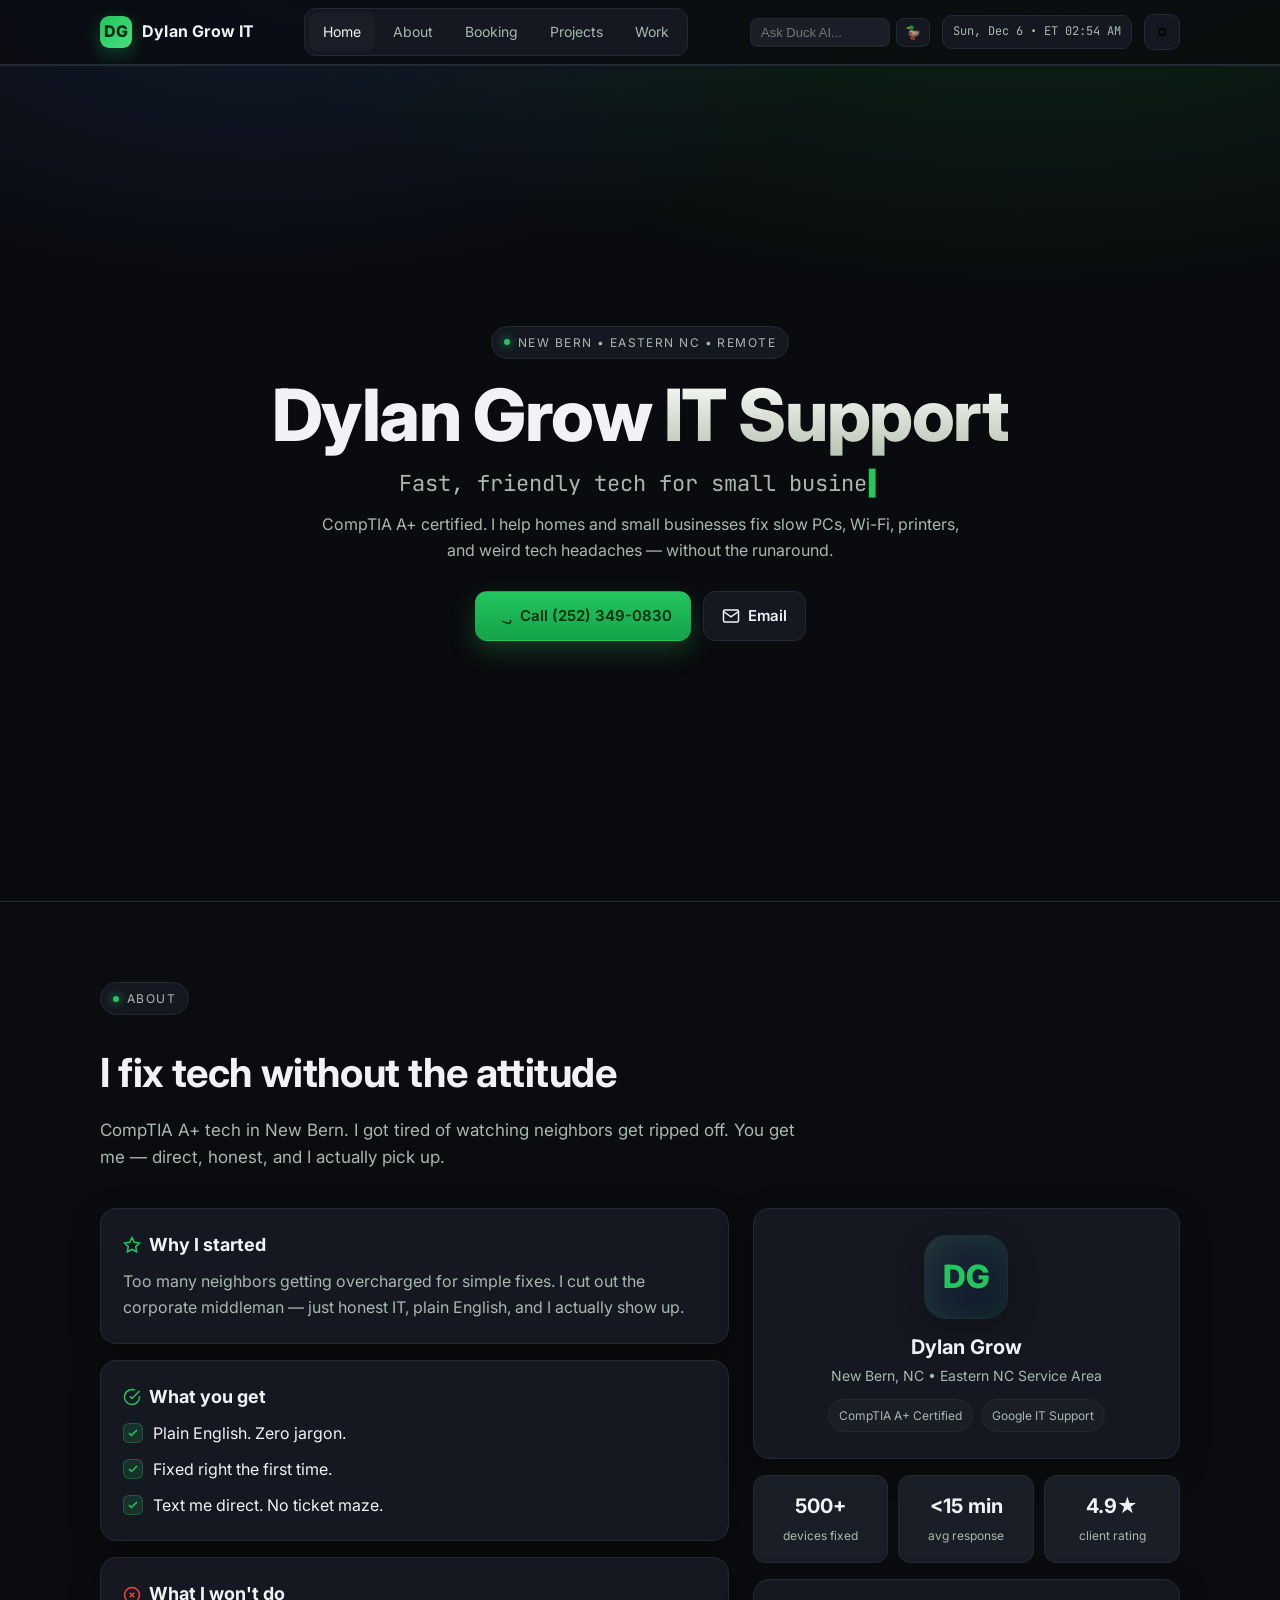
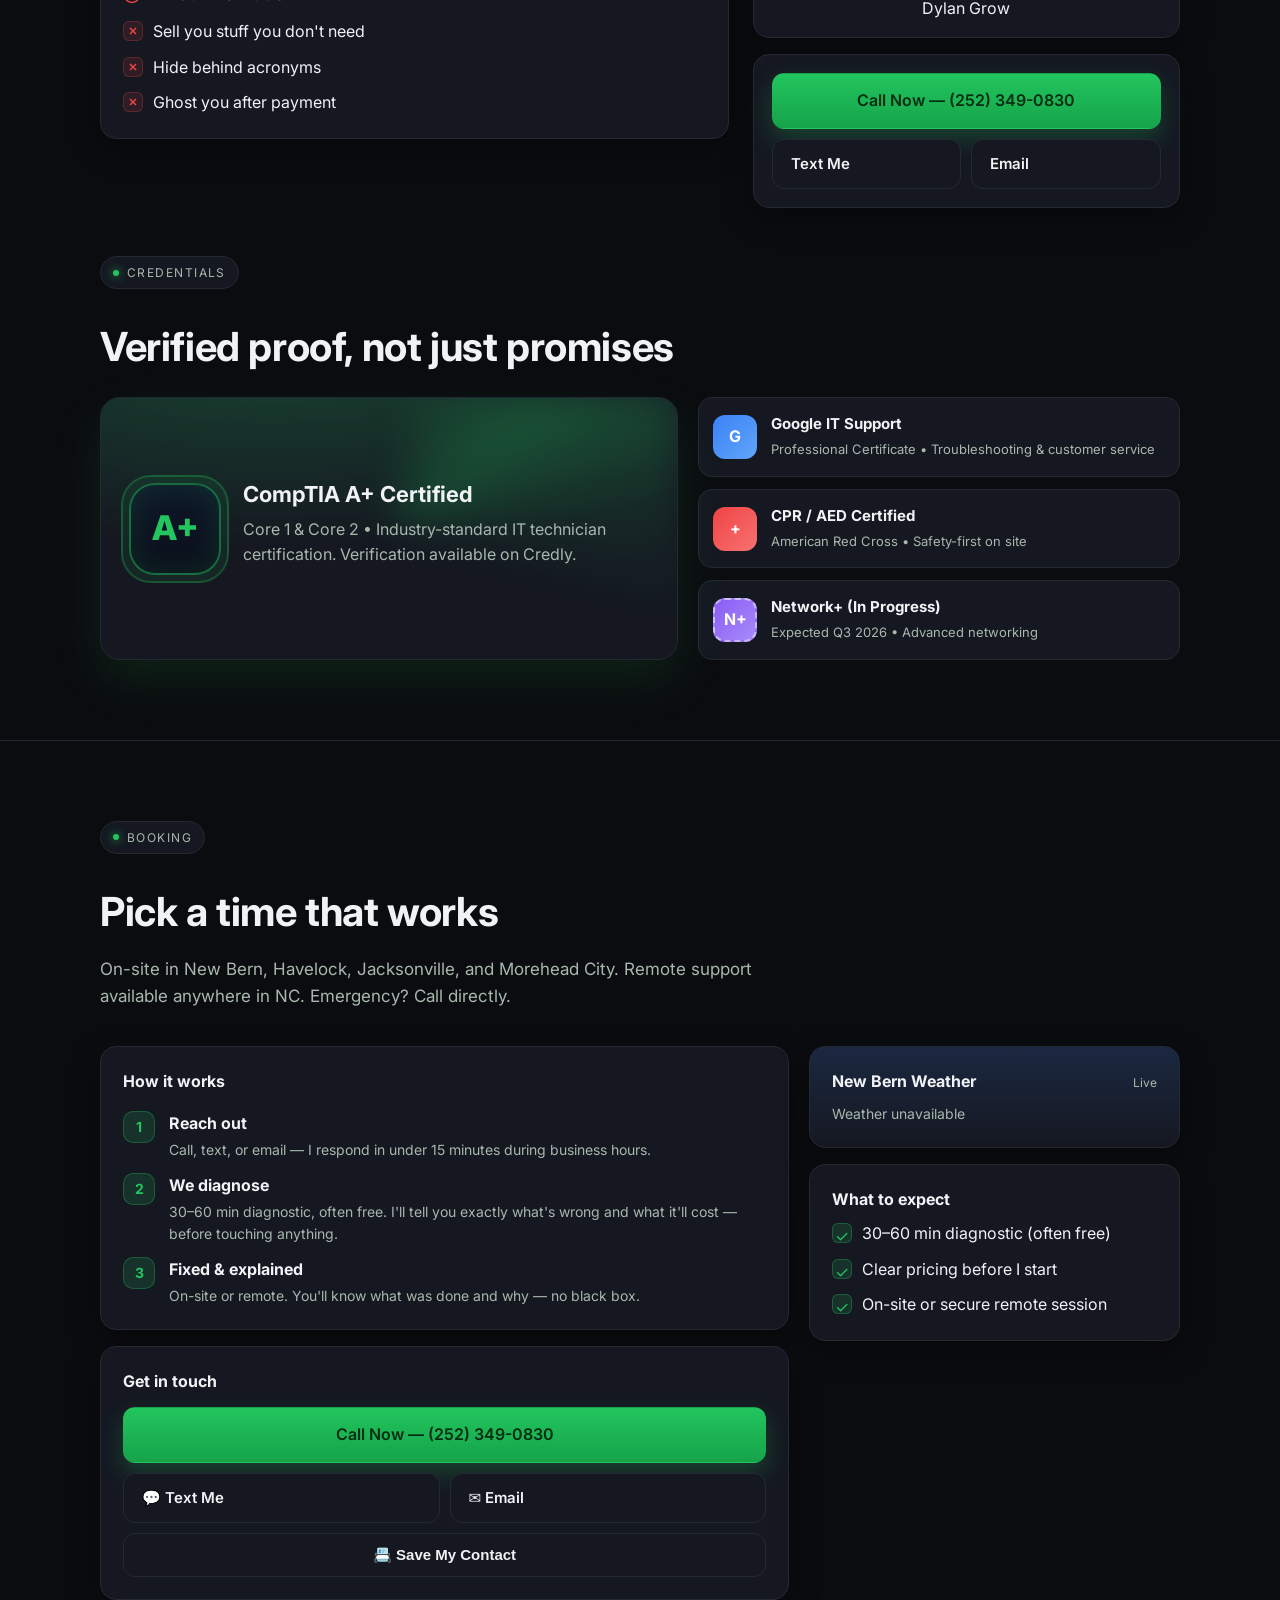
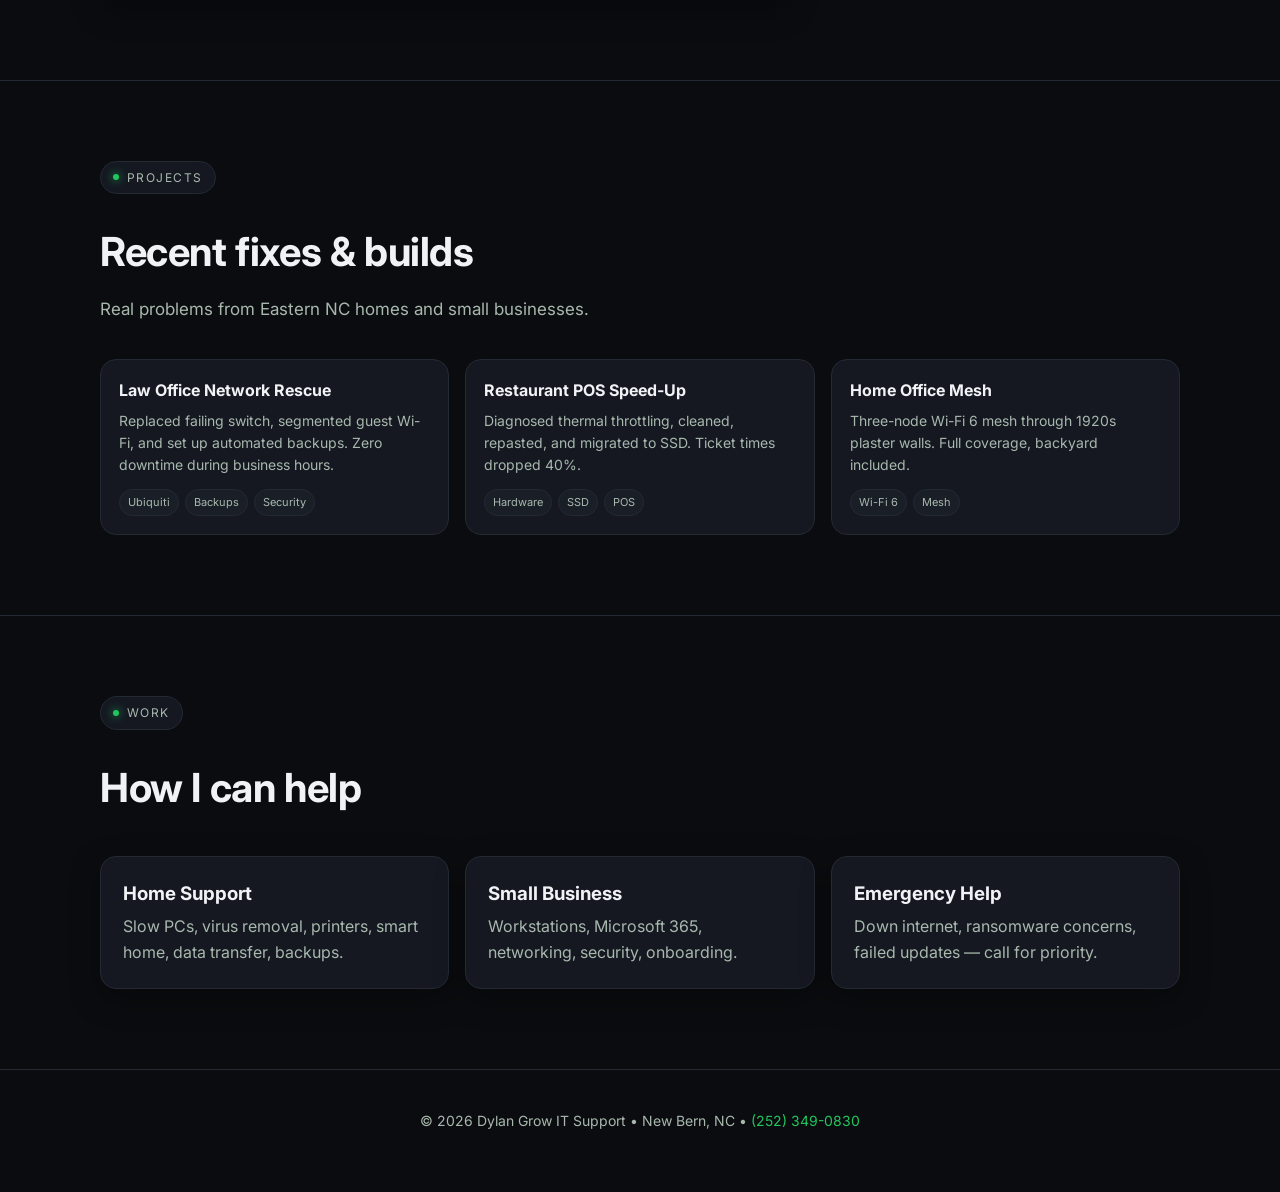
==== commit 80bb3d74: "Add files via upload" ====
--- a/index.html
+++ b/index.html
@@ -13,12 +13,13 @@
   <meta property="og:type" content="website">
   <meta property="og:url" content="https://dylangrow.com">
   <meta name="twitter:card" content="summary">
+  <meta name="description" content="Fast, friendly IT help for homes & small businesses in New Bern, NC. CompTIA A+ certified. On-site & remote support. Call (252) 349-0830.">
 
   <link rel="icon" href="data:image/svg+xml,<svg xmlns=%22http://www.w3.org/2000/svg%22 viewBox=%220 0 100 100%22><text y=%22.9em%22 font-size=%2290%22>💻</text></svg>">
 <link rel="preconnect" href="https://fonts.googleapis.com">
 <link rel="preconnect" href="https://platform.linkedin.com">
   <link rel="preconnect" href="https://fonts.gstatic.com" crossorigin>
-<link href="https://fonts.googleapis.com/css2?family=Inter:wght@400;500;600;700&family=JetBrains+Mono:wght@400;500&display=swap&text=DylanGrowITSupport" rel="stylesheet">
+<link href="https://fonts.googleapis.com/css2?family=Inter:wght@400;500;600;700&family=JetBrains+Mono:wght@400;500&display=swap" rel="stylesheet">
 <script src="https://platform.linkedin.com/badges/js/profile.js" async defer type="text/javascript"></script>
 <script>
 if(!localStorage.getItem('theme')) {
@@ -549,9 +550,9 @@
       <a href="#work">Work</a>
     </nav>
     <div class="nav-right">
-      <form action="https://duckduckgo.com/" method="get" style="display:flex;align-items:center;gap:6px;margin-left:12px" role="search">
-        <input type="text" name="q" placeholder="search web privately" aria-label="Search site" style="width:140px;padding:6px 10px;border-radius:8px;border:1px solid var(--border);background:var(--bg-elev-2);color:var(--text);font-size:13px;outline:none">
-        <button type="submit" style="padding:6px 8px;border-radius:8px;border:1px solid var(--border);background:var(--bg-elev);color:var(--muted);cursor:pointer;font-size:13px" aria-label="Search">🔍</button>
+      <form id="duckForm" style="display:flex;align-items:center;gap:6px;margin-left:12px" role="search" onsubmit="event.preventDefault(); window.open('https://duck.ai/?q='+encodeURIComponent(document.getElementById('duckInput').value),'_blank')">
+        <input id="duckInput" type="text" placeholder="Ask Duck AI..." aria-label="Ask Duck AI" style="width:140px;padding:6px 10px;border-radius:8px;border:1px solid var(--border);background:var(--bg-elev-2);color:var(--text);font-size:13px;outline:none">
+        <button type="submit" style="padding:6px 8px;border-radius:8px;border:1px solid var(--border);background:var(--bg-elev);color:var(--muted);cursor:pointer;font-size:13px" aria-label="Search Duck AI">🦆</button>
       </form>
 
       <div class="clock" id="et-clock">ET --:--</div>
@@ -599,7 +600,7 @@
               <svg width="18" height="18" viewBox="0 0 24 24" fill="none" stroke="var(--green)" stroke-width="2"><path d="M12 2l3.09 6.26L22 9.27l-5 4.87 1.18 6.88L12 17.77l-6.18 3.25L7 14.14 2 9.27l6.91-1.01L12 2z"/></svg>
               Why I started
             </h3>
-            <p>Friend paid $199 at Geek Squad to uninstall bloatware. I started fixing for Craven County neighbors directly. No tickets. No upsells. Just show up, fix it, explain it.</p>
+            <p>Too many neighbors getting overcharged for simple fixes. I cut out the corporate middleman — just honest IT, plain English, and I actually show up.</p>
           </div>
 
           <div class="card about-card">
@@ -675,7 +676,8 @@
             <div class="cred-body">
               <h4>CompTIA A+ Certified</h4>
               <p>Core 1 & Core 2 • Industry-standard IT technician certification. Verification available on Credly.</p>
-              <a class="btn small primary" href="https://www.credly.com" target="_blank" rel="noopener">Verify on Credly ↗</a>
+              <div data-iframe-width="150" data-iframe-height="270" data-share-badge-id="d20c1749-5008-4f7f-8ed3-f2a8a62624ec" data-share-badge-host="https://www.credly.com"></div>
+              <script type="text/javascript" async src="//cdn.credly.com/assets/utilities/embed.js"></script>
             </div>
           </div>
           <div class="creds-small">
@@ -715,8 +717,35 @@
         <p>On-site in New Bern, Havelock, Jacksonville, and Morehead City. Remote support available anywhere in NC. Emergency? Call directly.</p>
       </div>
       <div class="booking-grid">
-        <div class="calendar-wrap card" style="padding:0">
-          <iframe loading="lazy" src="https://calendar.google.com/calendar/embed?height=600&wkst=1&bgcolor=%23151821&ctz=America%2FNew_York&mode=WEEK&showTitle=0&showNav=1&showDate=1&showPrint=0&showTabs=0&showCalendars=0&src=ZGxncm93MjdAZ21haWwuY29t&color=%2322c55e" style="border:0" loading="lazy" referrerpolicy="no-referrer-when-downgrade"></iframe>
+        <div style="display:grid;gap:16px">
+          <!-- How it works -->
+          <div class="card">
+            <h3 style="font-size:16px;margin-bottom:16px">How it works</h3>
+            <div style="display:grid;gap:12px">
+              <div style="display:flex;gap:14px;align-items:flex-start">
+                <div style="flex:0 0 32px;height:32px;border-radius:10px;background:rgba(34,197,94,.15);border:1px solid rgba(34,197,94,.3);display:grid;place-items:center;font-weight:700;color:var(--green);font-size:14px">1</div>
+                <div><strong>Reach out</strong><p style="color:var(--muted);font-size:14px;margin-top:2px">Call, text, or email — I respond in under 15 minutes during business hours.</p></div>
+              </div>
+              <div style="display:flex;gap:14px;align-items:flex-start">
+                <div style="flex:0 0 32px;height:32px;border-radius:10px;background:rgba(34,197,94,.15);border:1px solid rgba(34,197,94,.3);display:grid;place-items:center;font-weight:700;color:var(--green);font-size:14px">2</div>
+                <div><strong>We diagnose</strong><p style="color:var(--muted);font-size:14px;margin-top:2px">30–60 min diagnostic, often free. I'll tell you exactly what's wrong and what it'll cost — before touching anything.</p></div>
+              </div>
+              <div style="display:flex;gap:14px;align-items:flex-start">
+                <div style="flex:0 0 32px;height:32px;border-radius:10px;background:rgba(34,197,94,.15);border:1px solid rgba(34,197,94,.3);display:grid;place-items:center;font-weight:700;color:var(--green);font-size:14px">3</div>
+                <div><strong>Fixed & explained</strong><p style="color:var(--muted);font-size:14px;margin-top:2px">On-site or remote. You'll know what was done and why — no black box.</p></div>
+              </div>
+            </div>
+          </div>
+          <!-- Contact CTAs -->
+          <div class="card">
+            <h3 style="font-size:16px;margin-bottom:12px">Get in touch</h3>
+            <a href="tel:+12523490830" class="btn primary big">Call Now — (252) 349-0830</a>
+            <div class="btn-row" style="margin-top:10px">
+              <a href="sms:+12523490830" class="btn">💬 Text Me</a>
+              <a href="mailto:DylanGrow@gmail.com?subject=IT%20Help%20Request" class="btn">✉️ Email</a>
+            </div>
+            <button onclick="downloadVCard()" class="btn" style="width:100%;margin-top:10px;justify-content:center">📇 Save My Contact</button>
+          </div>
         </div>
         <div class="side-grid">
           <div class="card weather">
@@ -728,10 +757,11 @@
               <div class="weather-temp">--°</div>
               <div class="weather-meta">Loading forecast...</div>
             </div>
+          </div>
           <div class="card">
             <h3 style="font-size:16px; margin-bottom:8px">What to expect</h3>
             <ul class="checklist">
-              <li><span class="check">✓</span> 30-60 min diagnostic (often free)</li>
+              <li><span class="check">✓</span> 30–60 min diagnostic (often free)</li>
               <li><span class="check">✓</span> Clear pricing before I start</li>
               <li><span class="check">✓</span> On-site or secure remote session</li>
             </ul>
@@ -801,18 +831,46 @@
 </footer>
 
 <script>
+// vCard download
+function downloadVCard(){
+  const vcf = [
+    'BEGIN:VCARD',
+    'VERSION:3.0',
+    'FN:Dylan Grow',
+    'ORG:Dylan Grow IT Support',
+    'TITLE:IT Support Technician',
+    'TEL;TYPE=CELL,VOICE:+12523490830',
+    'EMAIL:DylanGrow@Gmail.com',
+    'ADR;TYPE=WORK:;;New Bern;NC;;;US',
+    'URL:https://dylangrow.com',
+    'NOTE:CompTIA A+ Certified. Fast\\, friendly IT help for homes & small businesses in Eastern NC.',
+    'END:VCARD'
+  ].join('\r\n');
+  const blob = new Blob([vcf], {type:'text/vcard'});
+  const a = document.createElement('a');
+  a.href = URL.createObjectURL(blob);
+  a.download = 'DylanGrow-IT.vcf';
+  a.click();
+  URL.revokeObjectURL(a.href);
+}
+
 // Year
 document.getElementById('year').textContent = new Date().getFullYear();
 
 // Matrix background
 const canvas = document.getElementById('matrix');
 const ctx = canvas.getContext('2d');
-function resize(){ canvas.width = innerWidth; canvas.height = innerHeight; }
-resize(); addEventListener('resize', resize);
+function resize(){
+  canvas.width = innerWidth;
+  canvas.height = innerHeight;
+  columns = Math.floor(innerWidth / fontSize);
+  drops = Array(columns).fill(1);
+}
 const chars = '01';
 const fontSize = 14;
 let columns = Math.floor(innerWidth / fontSize);
 let drops = Array(columns).fill(1);
+resize(); addEventListener('resize', resize);
 function drawMatrix(){
   ctx.fillStyle = 'rgba(11,12,15,0.08)';
   ctx.fillRect(0,0,canvas.width,canvas.height);
@@ -825,29 +883,91 @@
     drops[i]++;
   }
 }
-setInterval(drawMatrix, 55);
-
-// Custom cursor
+let matrixInterval = setInterval(drawMatrix, 55);
+document.addEventListener('visibilitychange', ()=>{
+  if(document.hidden){ clearInterval(matrixInterval); }
+  else { matrixInterval = setInterval(drawMatrix, 55); }
+});
+
+// Custom cursor + binary trail
 const dot = document.querySelector('.cursor-dot');
 const ring = document.querySelector('.cursor-ring');
 let mx = -100, my = -100, rx = -100, ry = -100;
-addEventListener('mousemove', e => { mx = e.clientX; my = e.clientY; dot.style.opacity = 1; ring.style.opacity = 1; });
+
+// Binary trail particles pool
+const POOL_SIZE = 24;
+const pool = [];
+for(let i = 0; i < POOL_SIZE; i++){
+  const el = document.createElement('div');
+  el.style.cssText = `
+    position:fixed;pointer-events:none;z-index:9998;
+    font-family:'JetBrains Mono',monospace;font-size:11px;
+    font-weight:500;color:var(--green);
+    transform:translate(-50%,-50%);
+    transition:opacity 0.05s;
+    will-change:transform,opacity;
+  `;
+  el.style.opacity = '0';
+  document.body.appendChild(el);
+  pool.push({ el, x: 0, y: 0, vy: 0, life: 0, maxLife: 0 });
+}
+
+function spawnBit(x, y){
+  // find a dead particle
+  const p = pool.find(p => p.life <= 0);
+  if(!p) return;
+  p.x = x + (Math.random() - 0.5) * 10;
+  p.y = y + (Math.random() - 0.5) * 6;
+  p.vy = 0.4 + Math.random() * 0.8;
+  p.maxLife = 38 + Math.floor(Math.random() * 22);
+  p.life = p.maxLife;
+  p.el.textContent = Math.random() > 0.5 ? '1' : '0';
+  p.el.style.opacity = '1';
+}
+
+let lastSpawn = 0;
+addEventListener('mousemove', e => {
+  mx = e.clientX;
+  my = e.clientY;
+  dot.style.opacity = 1;
+  ring.style.opacity = 1;
+  // spawn a bit every ~40px of movement, throttled
+  if(Date.now() - lastSpawn > 40){
+    spawnBit(mx, my);
+    lastSpawn = Date.now();
+  }
+});
+
 function loop(){
   rx += (mx - rx) * 0.15;
   ry += (my - ry) * 0.15;
   dot.style.transform = `translate(${mx}px,${my}px)`;
   ring.style.transform = `translate(${rx}px,${ry}px)`;
+
+  // update trail particles
+  for(const p of pool){
+    if(p.life <= 0) continue;
+    p.life--;
+    p.y += p.vy;
+    p.x += (Math.random() - 0.5) * 0.4;
+    const frac = p.life / p.maxLife;
+    p.el.style.transform = `translate(${p.x}px,${p.y}px)`;
+    p.el.style.opacity = (frac * 0.85).toFixed(2);
+    if(p.life <= 0) p.el.style.opacity = '0';
+  }
+
   requestAnimationFrame(loop);
 }
 loop();
 addEventListener('mousedown', ()=>{ ring.style.width='20px'; ring.style.height='20px'; });
-addEventListener('mouseup', ()=>{ ring.style.width='28px'; ring.style.height='28px'; });
-
-// ET Clock
+addEventListener('mouseup',   ()=>{ ring.style.width='28px'; ring.style.height='28px'; });
+
+// ET Clock with full date
 function updateClock(){
   const now = new Date();
   const et = new Intl.DateTimeFormat('en-US', { timeZone:'America/New_York', hour:'2-digit', minute:'2-digit', hour12:true }).format(now);
-  document.getElementById('et-clock').textContent = `ET ${et}`;
+  const date = new Intl.DateTimeFormat('en-US', { timeZone:'America/New_York', weekday:'short', month:'short', day:'numeric' }).format(now);
+  document.getElementById('et-clock').textContent = `${date} • ET ${et}`;
 }
 updateClock(); setInterval(updateClock, 15000);
 
@@ -864,10 +984,10 @@
 
 // Typewriter
 const phrases = [
-  'fast friendly tech for small businesses',
-  'reliable IT for Eastern NC',
-  'on-site & remote support',
-  'no Geek Squad pricing'
+  'Fast, friendly tech for small businesses',
+  'Reliable IT for Eastern NC',
+  'On-site & remote support',
+  'No Geek Squad pricing'
 ];
 const typeEl = document.getElementById('type');
 let pi = 0, ci = 0, deleting = false;
@@ -893,19 +1013,28 @@
 },{ rootMargin:'-40% 0px -55% 0px', threshold:0 });
 sections.forEach(s=>obs.observe(s));
 
-// Weather
+// Weather with sessionStorage cache (15 min)
 async function loadWeather(){
   try{
+    const cached = sessionStorage.getItem('weather');
+    if(cached){
+      const {data, ts} = JSON.parse(cached);
+      if(Date.now() - ts < 15 * 60 * 1000){ renderWeather(data); return; }
+    }
     const res = await fetch('https://api.open-meteo.com/v1/forecast?latitude=35.1085&longitude=-77.0441&current=temperature_2m,weather_code,wind_speed_10m&temperature_unit=fahrenheit&wind_speed_unit=mph');
     const data = await res.json();
-    const t = Math.round(data.current.temperature_2m);
-    const w = data.current.wind_speed_10m;
-    const code = data.current.weather_code;
-    const map = {0:'Clear',1:'Mostly clear',2:'Partly cloudy',3:'Overcast',45:'Fog',48:'Fog',51:'Drizzle',61:'Rain',71:'Snow',95:'Thunderstorm'};
-    document.getElementById('weather').innerHTML = `<div class="weather-temp">${t}°F</div><div class="weather-meta">${map[code]||'Mixed'} • ${w} mph wind • New Bern, NC</div>`;
+    sessionStorage.setItem('weather', JSON.stringify({data, ts: Date.now()}));
+    renderWeather(data);
   }catch(e){
     document.getElementById('weather').innerHTML = `<div class="weather-meta">Weather unavailable</div>`;
   }
+}
+function renderWeather(data){
+  const t = Math.round(data.current.temperature_2m);
+  const w = data.current.wind_speed_10m;
+  const code = data.current.weather_code;
+  const map = {0:'Clear',1:'Mostly clear',2:'Partly cloudy',3:'Overcast',45:'Fog',48:'Fog',51:'Drizzle',61:'Rain',71:'Snow',95:'Thunderstorm'};
+  document.getElementById('weather').innerHTML = `<div class="weather-temp">${t}°F</div><div class="weather-meta">${map[code]||'Mixed'} • ${w} mph wind • New Bern, NC</div>`;
 }
 loadWeather();
 </script>
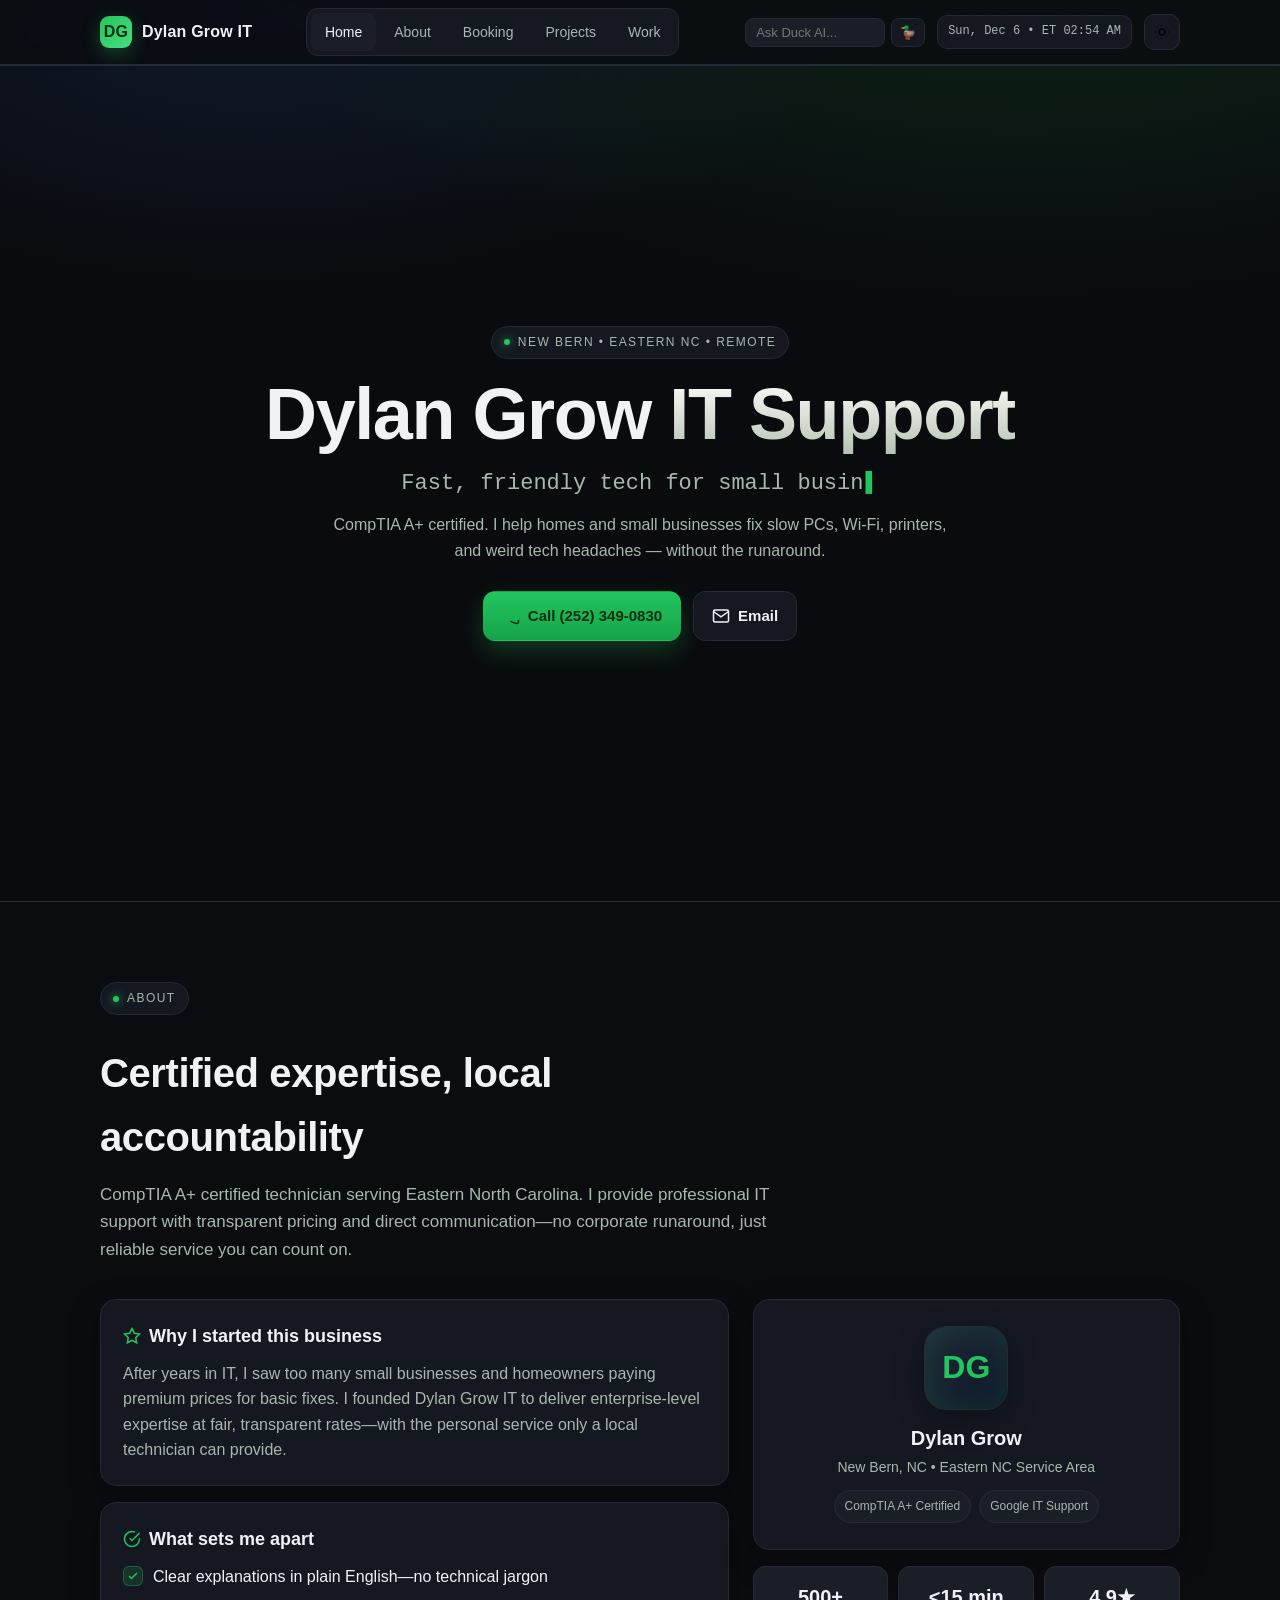
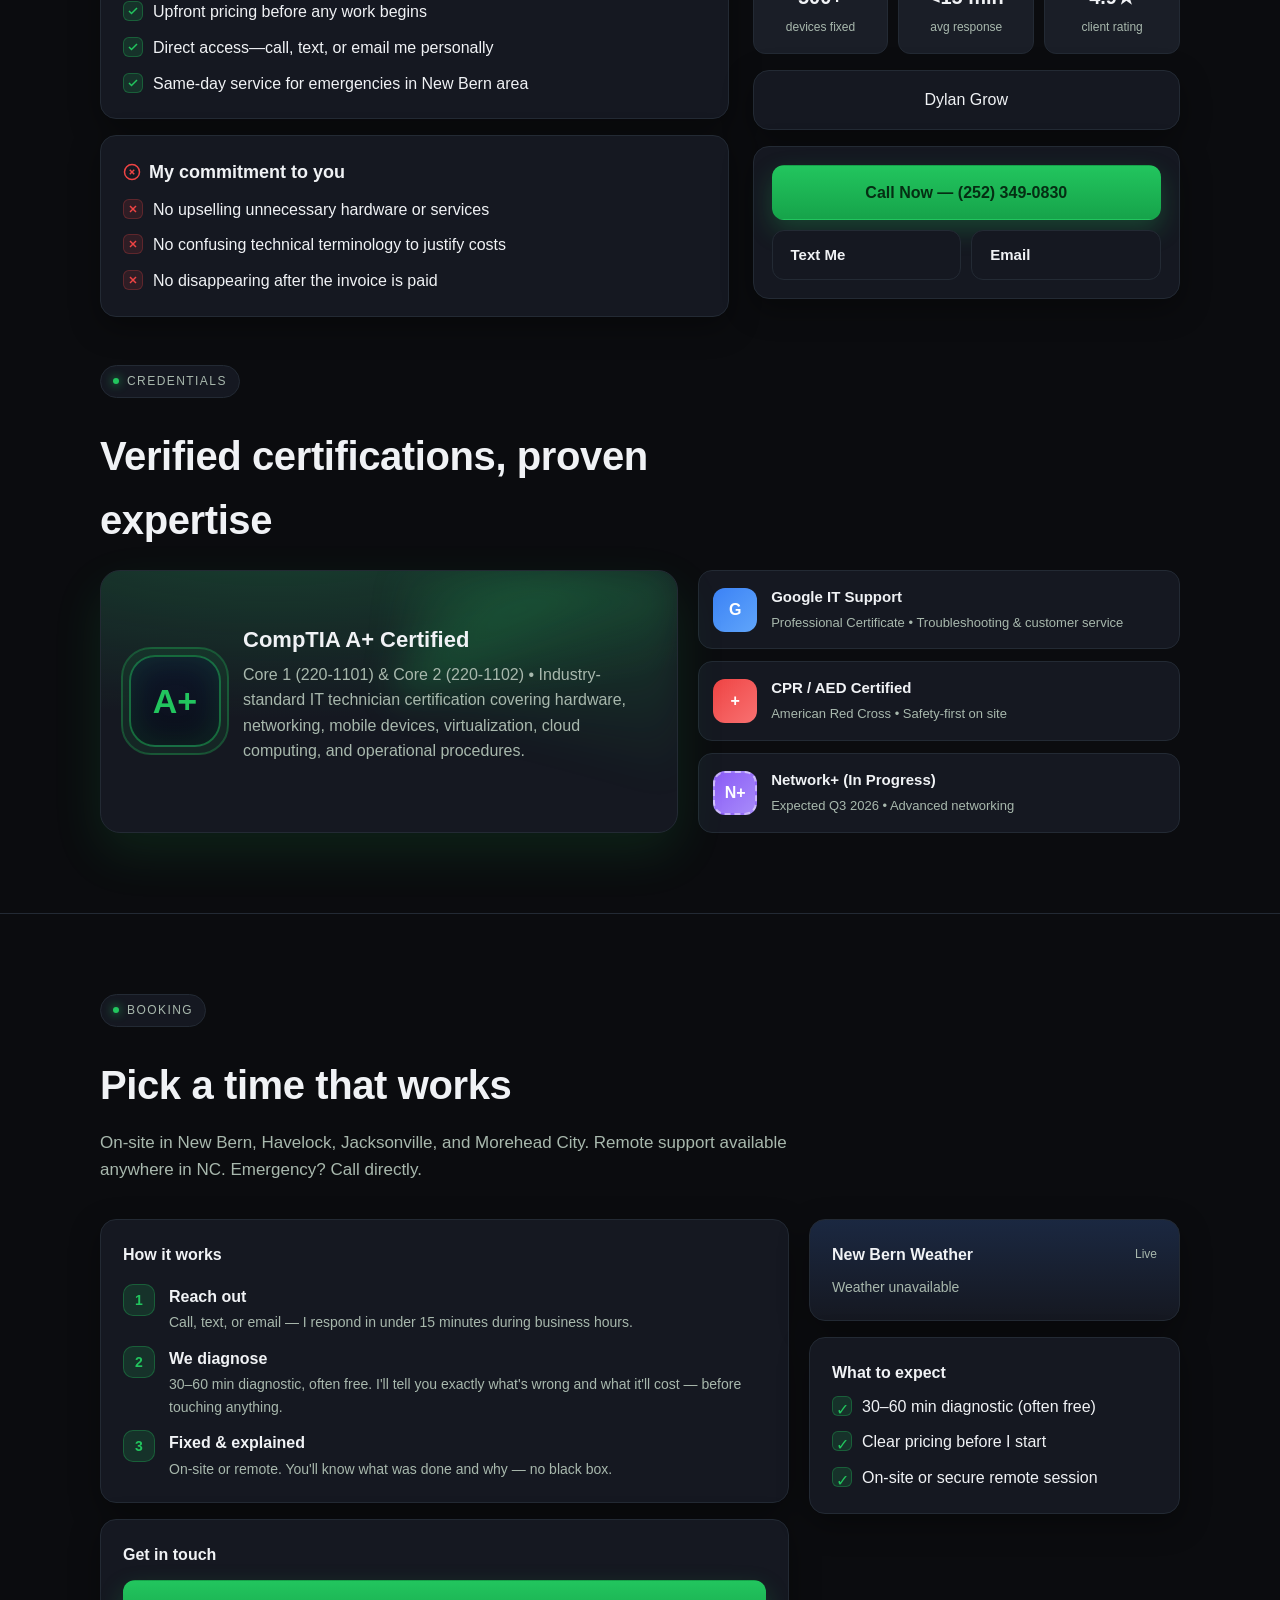
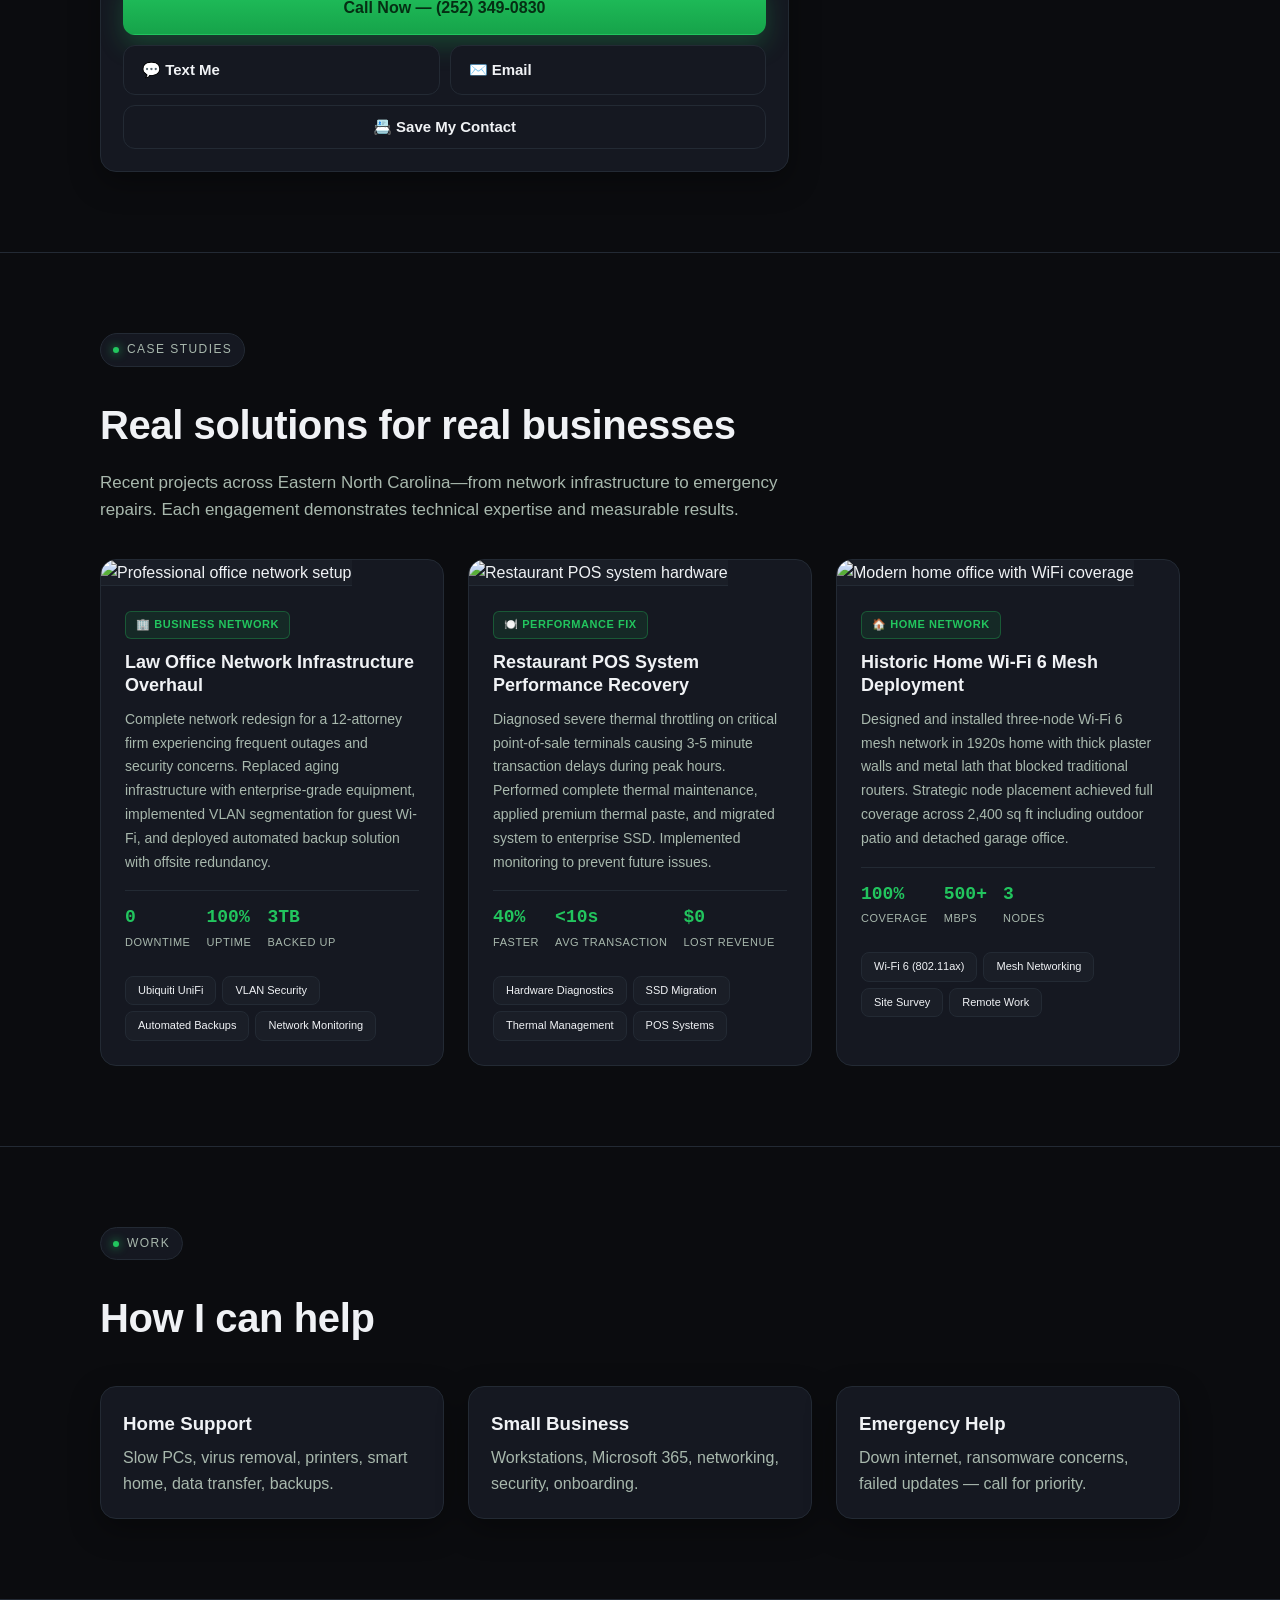
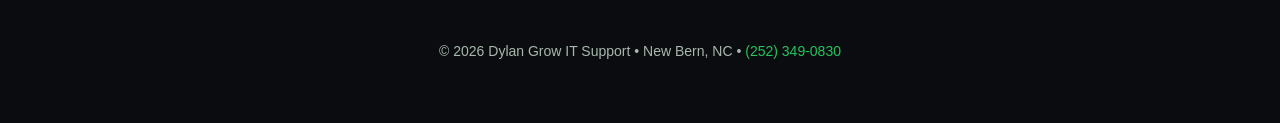
==== commit ba3e6811: "Add PWA, SEO, projects, and UI enhancements Add changelog and PWA manifest, and overhaul index.html " ====
--- a/index.html
+++ b/index.html
@@ -3,24 +3,44 @@
 <head>
 <meta charset="UTF-8">
 <meta name="viewport" content="width=device-width, initial-scale=1.0, viewport-fit=cover">
-<title>Dylan Grow — IT Support | New Bern, NC</title>
-  <meta name="robots" content="index, follow">
-  <link rel="manifest" href="data:application/manifest+json,%7B%22name%22%3A%22Dylan%20Grow%20IT%22%2C%22short_name%22%3A%22DGIT%22%2C%22display%22%3A%22standalone%22%7D">
-  <meta name="theme-color" content="#0b0c0f">
+<title>Dylan Grow IT Support | CompTIA A+ Certified | New Bern, NC</title>
+  <meta name="description" content="Professional IT support for homes and small businesses in Eastern North Carolina. CompTIA A+ certified technician offering on-site and remote services. Same-day emergency support available. Call (252) 349-0830.">
+  <meta name="keywords" content="IT support New Bern, computer repair NC, network setup, CompTIA A+ technician, small business IT, home computer help, Eastern North Carolina tech support">
+  <meta name="author" content="Dylan Grow">
+  <meta name="robots" content="index, follow, max-image-preview:large, max-snippet:-1, max-video-preview:-1">
+  <link rel="manifest" href="/manifest.json">
+  <meta name="theme-color" content="#22c55e" media="(prefers-color-scheme: dark)">
+  <meta name="theme-color" content="#16a34a" media="(prefers-color-scheme: light)">
   <link rel="canonical" href="https://dylangrow.com/">
-  <meta property="og:title" content="Dylan Grow IT Support — New Bern, NC">
-  <meta property="og:description" content="Fast, friendly IT help for homes & small businesses. CompTIA A+ certified. Call (252) 349-0830">
+  
+  <!-- Open Graph / Facebook -->
   <meta property="og:type" content="website">
   <meta property="og:url" content="https://dylangrow.com">
-  <meta name="twitter:card" content="summary">
-  <meta name="description" content="Fast, friendly IT help for homes & small businesses in New Bern, NC. CompTIA A+ certified. On-site & remote support. Call (252) 349-0830.">
+  <meta property="og:title" content="Dylan Grow IT Support | CompTIA A+ Certified | New Bern, NC">
+  <meta property="og:description" content="Professional IT support for homes and small businesses in Eastern North Carolina. CompTIA A+ certified. Same-day service available.">
+  <meta property="og:image" content="https://dylangrow.com/og-image.jpg">
+  <meta property="og:locale" content="en_US">
+  <meta property="og:site_name" content="Dylan Grow IT Support">
+  
+  <!-- Twitter -->
+  <meta name="twitter:card" content="summary_large_image">
+  <meta name="twitter:url" content="https://dylangrow.com">
+  <meta name="twitter:title" content="Dylan Grow IT Support | CompTIA A+ Certified">
+  <meta name="twitter:description" content="Professional IT support for Eastern North Carolina. Same-day service, transparent pricing.">
+  <meta name="twitter:image" content="https://dylangrow.com/og-image.jpg">
+  
+  <!-- Business Schema -->
+  <meta name="geo.region" content="US-NC">
+  <meta name="geo.placename" content="New Bern">
+  <meta name="geo.position" content="35.1085;-77.0441">
+  <meta name="ICBM" content="35.1085, -77.0441">
 
   <link rel="icon" href="data:image/svg+xml,<svg xmlns=%22http://www.w3.org/2000/svg%22 viewBox=%220 0 100 100%22><text y=%22.9em%22 font-size=%2290%22>💻</text></svg>">
-<link rel="preconnect" href="https://fonts.googleapis.com">
+  <link rel="apple-touch-icon" href="data:image/svg+xml,%3Csvg xmlns='http://www.w3.org/2000/svg' viewBox='0 0 180 180'%3E%3Crect width='180' height='180' rx='40' fill='%2322c55e'/%3E%3Ctext x='90' y='125' font-size='90' font-weight='900' text-anchor='middle' fill='%23052e13' font-family='system-ui'%3EDG%3C/text%3E%3C/svg%3E">
 <link rel="preconnect" href="https://platform.linkedin.com">
-  <link rel="preconnect" href="https://fonts.gstatic.com" crossorigin>
-<link href="https://fonts.googleapis.com/css2?family=Inter:wght@400;500;600;700&family=JetBrains+Mono:wght@400;500&display=swap" rel="stylesheet">
+<link rel="preconnect" href="https://cdn.credly.com">
 <script src="https://platform.linkedin.com/badges/js/profile.js" async defer type="text/javascript"></script>
+<script type="text/javascript" async src="//cdn.credly.com/assets/utilities/embed.js"></script>
 <script>
 if(!localStorage.getItem('theme')) {
   const prefersDark = window.matchMedia('(prefers-color-scheme: dark)').matches;
@@ -72,7 +92,7 @@
 body {
   background: var(--bg);
   color: var(--text);
-  font-family: Inter, system-ui, -apple-system, Segoe UI, Roboto, sans-serif;
+  font-family: -apple-system, BlinkMacSystemFont, "Segoe UI", Roboto, "Helvetica Neue", Arial, sans-serif, "Apple Color Emoji", "Segoe UI Emoji", "Segoe UI Symbol";
   line-height: 1.6;
   overflow-x: hidden;
   cursor: default;
@@ -175,7 +195,7 @@
   gap: 12px;
 }
 .clock {
-  font-family: "JetBrains Mono", monospace;
+  font-family: ui-monospace, "SF Mono", Monaco, "Cascadia Code", "Roboto Mono", Menlo, Consolas, "Courier New", monospace;
   font-size: 12px;
   color: var(--muted);
   background: var(--bg-elev);
@@ -250,7 +270,19 @@
   margin: 14px 0 10px;
   font-size: clamp(18px, 2.5vw, 22px);
   color: var(--muted);
-  font-family: "JetBrains Mono", monospace;
+  font-family: ui-monospace, "SF Mono", Monaco, "Cascadia Code", "Roboto Mono", Menlo, Consolas, "Courier New", monospace;
+}
+/* Scroll Progress Bar */
+#scroll-progress {
+  position: fixed;
+  top: 0;
+  left: 0;
+  width: 0%;
+  height: 3px;
+  background: linear-gradient(90deg, var(--green), #4ade80);
+  z-index: 9999;
+  transition: width 0.1s ease-out;
+  box-shadow: 0 0 10px rgba(34, 197, 94, 0.5);
 }
 #type::after {
   content: "▌";
@@ -472,21 +504,99 @@
 /* Projects / Work */
 .grid-3 {
   display: grid;
-  grid-template-columns: repeat(3,1fr);
-  gap: 16px;
+  grid-template-columns: repeat(auto-fit, minmax(320px, 1fr));
+  gap: 24px;
 }
 .project {
   background: var(--bg-elev);
   border: 1px solid var(--border);
   border-radius: 16px;
-  padding: 18px;
-  transition: transform .15s, border-color .15s;
-}
-.project:hover { transform: translateY(-3px); border-color: rgba(34,197,94,.4); }
-.project h4 { margin-bottom: 6px; }
-.project p { color: var(--muted); font-size: 14px; }
+  padding: 0;
+  overflow: hidden;
+  transition: all .3s cubic-bezier(0.4, 0, 0.2, 1);
+  position: relative;
+}
+.project:hover {
+  transform: translateY(-4px);
+  border-color: var(--green);
+  box-shadow: 0 20px 40px rgba(0,0,0,.3), 0 0 0 1px var(--green);
+}
+.project-img {
+  width: 100%;
+  height: 200px;
+  object-fit: cover;
+  background: var(--bg-elev-2);
+  border-bottom: 1px solid var(--border);
+}
+.project-content {
+  padding: 24px;
+}
+.project-badge {
+  display: inline-flex;
+  align-items: center;
+  gap: 6px;
+  padding: 4px 10px;
+  background: rgba(34, 197, 94, 0.1);
+  border: 1px solid rgba(34, 197, 94, 0.3);
+  border-radius: 6px;
+  font-size: 11px;
+  font-weight: 600;
+  color: var(--green);
+  text-transform: uppercase;
+  letter-spacing: 0.05em;
+  margin-bottom: 12px;
+}
+.project h4 {
+  margin-bottom: 10px;
+  font-size: 18px;
+  line-height: 1.3;
+}
+.project p {
+  color: var(--muted);
+  font-size: 14px;
+  line-height: 1.7;
+  margin-bottom: 16px;
+}
+.project-stats {
+  display: flex;
+  gap: 16px;
+  padding: 12px 0;
+  border-top: 1px solid var(--border);
+  margin-top: 12px;
+}
+.project-stat {
+  display: flex;
+  flex-direction: column;
+  gap: 2px;
+}
+.project-stat-value {
+  font-size: 18px;
+  font-weight: 700;
+  color: var(--green);
+  font-family: ui-monospace, monospace;
+}
+.project-stat-label {
+  font-size: 11px;
+  color: var(--muted);
+  text-transform: uppercase;
+  letter-spacing: 0.05em;
+}
 .tags { display: flex; gap: 6px; margin-top: 12px; flex-wrap: wrap; }
-.tag { font-size: 11px; padding: 4px 8px; border-radius: 999px; background: var(--bg-elev-2); border: 1px solid var(--border); color: var(--muted); }
+.tag {
+  font-size: 11px;
+  padding: 5px 12px;
+  border-radius: 8px;
+  background: var(--bg-elev-2);
+  border: 1px solid var(--border);
+  color: var(--text);
+  font-weight: 500;
+  transition: all .2s;
+}
+.tag:hover {
+  background: rgba(34, 197, 94, 0.1);
+  border-color: var(--green);
+  color: var(--green);
+}
 
 footer {
   padding: 40px 0 60px;
@@ -518,18 +628,178 @@
 
 <script type="application/ld+json">
 {
-  "@context":"https://schema.org",
-  "@type":"FAQPage",
-  "mainEntity":[
-    {"@type":"Question","name":"How fast can you come out?","acceptedAnswer":{"@type":"Answer","text":"Same-day in New Bern. Usually within 2 hours for emergencies."}},
-    {"@type":"Question","name":"Do you charge for diagnostics?","acceptedAnswer":{"@type":"Answer","text":"No. I diagnose free, quote upfront, and only fix with your approval."}},
-    {"@type":"Question","name":"Remote or on-site?","acceptedAnswer":{"@type":"Answer","text":"Both. I can remote in for software issues, or come to you for hardware/networking."}}
+  "@context": "https://schema.org",
+  "@type": "LocalBusiness",
+  "name": "Dylan Grow IT Support",
+  "image": "https://dylangrow.com/og-image.jpg",
+  "description": "Professional IT support for homes and small businesses in Eastern North Carolina. CompTIA A+ certified technician.",
+  "address": {
+    "@type": "PostalAddress",
+    "addressLocality": "New Bern",
+    "addressRegion": "NC",
+    "addressCountry": "US"
+  },
+  "geo": {
+    "@type": "GeoCoordinates",
+    "latitude": 35.1085,
+    "longitude": -77.0441
+  },
+  "url": "https://dylangrow.com",
+  "telephone": "+12523490830",
+  "email": "DylanGrow@gmail.com",
+  "priceRange": "$$",
+  "openingHoursSpecification": [
+    {
+      "@type": "OpeningHoursSpecification",
+      "dayOfWeek": ["Monday", "Tuesday", "Wednesday", "Thursday", "Friday"],
+      "opens": "08:00",
+      "closes": "18:00"
+    }
+  ],
+  "areaServed": [
+    {
+      "@type": "City",
+      "name": "New Bern"
+    },
+    {
+      "@type": "City",
+      "name": "Havelock"
+    },
+    {
+      "@type": "City",
+      "name": "Jacksonville"
+    },
+    {
+      "@type": "City",
+      "name": "Morehead City"
+    }
+  ],
+  "hasOfferCatalog": {
+    "@type": "OfferCatalog",
+    "name": "IT Support Services",
+    "itemListElement": [
+      {
+        "@type": "Offer",
+        "itemOffered": {
+          "@type": "Service",
+          "name": "Computer Repair & Troubleshooting",
+          "description": "Professional diagnosis and repair of slow PCs, hardware issues, and software problems"
+        }
+      },
+      {
+        "@type": "Offer",
+        "itemOffered": {
+          "@type": "Service",
+          "name": "Network Setup & Security",
+          "description": "Business network infrastructure, Wi-Fi setup, and security implementation"
+        }
+      },
+      {
+        "@type": "Offer",
+        "itemOffered": {
+          "@type": "Service",
+          "name": "Small Business IT Support",
+          "description": "Ongoing IT support for small businesses including Microsoft 365, workstations, and security"
+        }
+      }
+    ]
+  },
+  "sameAs": [
+    "https://www.linkedin.com/in/dgrow27"
+  ]
+}
+</script>
+
+<script type="application/ld+json">
+{
+  "@context": "https://schema.org",
+  "@type": "Person",
+  "name": "Dylan Grow",
+  "jobTitle": "IT Support Technician",
+  "hasCredential": [
+    {
+      "@type": "EducationalOccupationalCredential",
+      "name": "CompTIA A+ Certification",
+      "credentialCategory": "Professional Certification",
+      "recognizedBy": {
+        "@type": "Organization",
+        "name": "CompTIA"
+      }
+    },
+    {
+      "@type": "EducationalOccupationalCredential",
+      "name": "Google IT Support Professional Certificate",
+      "credentialCategory": "Professional Certificate",
+      "recognizedBy": {
+        "@type": "Organization",
+        "name": "Google"
+      }
+    }
+  ],
+  "telephone": "+12523490830",
+  "email": "DylanGrow@gmail.com",
+  "url": "https://dylangrow.com",
+  "address": {
+    "@type": "PostalAddress",
+    "addressLocality": "New Bern",
+    "addressRegion": "NC",
+    "addressCountry": "US"
+  }
+}
+</script>
+
+<script type="application/ld+json">
+{
+  "@context": "https://schema.org",
+  "@type": "FAQPage",
+  "mainEntity": [
+    {
+      "@type": "Question",
+      "name": "How fast can you come out for IT support?",
+      "acceptedAnswer": {
+        "@type": "Answer",
+        "text": "Same-day service is available in New Bern and surrounding areas. For emergencies, I typically respond within 2 hours during business hours (Monday-Friday, 8 AM - 6 PM ET)."
+      }
+    },
+    {
+      "@type": "Question",
+      "name": "Do you charge for diagnostics?",
+      "acceptedAnswer": {
+        "@type": "Answer",
+        "text": "Initial diagnostics are often provided at no charge. I provide upfront pricing before beginning any repair work, so you'll know exactly what to expect with no surprise bills."
+      }
+    },
+    {
+      "@type": "Question",
+      "name": "Do you offer remote or on-site IT support?",
+      "acceptedAnswer": {
+        "@type": "Answer",
+        "text": "Both! I can provide secure remote support for software issues, troubleshooting, and configuration. For hardware problems, network installations, or hands-on work, I offer on-site service throughout Eastern North Carolina."
+      }
+    },
+    {
+      "@type": "Question",
+      "name": "What areas do you serve?",
+      "acceptedAnswer": {
+        "@type": "Answer",
+        "text": "I provide on-site IT support in New Bern, Havelock, Jacksonville, Morehead City, and surrounding Eastern North Carolina communities. Remote support is available anywhere in North Carolina."
+      }
+    },
+    {
+      "@type": "Question",
+      "name": "Are you CompTIA A+ certified?",
+      "acceptedAnswer": {
+        "@type": "Answer",
+        "text": "Yes, I hold CompTIA A+ certification (Core 1 and Core 2), which is the industry-standard credential for IT technicians. I also have Google IT Support Professional certification. All credentials are verifiable on Credly."
+      }
+    }
   ]
 }
 </script>
 
 </head>
 <body>
+<div id="scroll-progress" role="progressbar" aria-label="Page scroll progress" aria-valuenow="0" aria-valuemin="0" aria-valuemax="100"></div>
 <a href="#home" style="position:absolute;left:-999px;top:auto;width:1px;height:1px;overflow:hidden">Skip to content</a><style>a:focus{left:12px!important;top:12px!important;width:auto!important;height:auto!important;background:var(--green);color:#000;padding:8px 12px;border-radius:8px;z-index:10000}</style>
 <noscript><div style="padding:12px;background:#fef3c7;color:#92400e;text-align:center">JavaScript is off. Call (252) 349-0830 for immediate help.</div></noscript>
 <canvas id="matrix"></canvas>
@@ -589,8 +859,8 @@
     <div class="container">
       <div class="section-head">
         <span class="eyebrow">About</span>
-        <h2>I fix tech without the attitude</h2>
-        <p>CompTIA A+ tech in New Bern. I got tired of watching neighbors get ripped off. You get me — direct, honest, and I actually pick up.</p>
+        <h2>Certified expertise, local accountability</h2>
+        <p>CompTIA A+ certified technician serving Eastern North Carolina. I provide professional IT support with transparent pricing and direct communication—no corporate runaround, just reliable service you can count on.</p>
       </div>
 
       <div class="about-grid">
@@ -598,32 +868,33 @@
           <div class="card about-card">
             <h3>
               <svg width="18" height="18" viewBox="0 0 24 24" fill="none" stroke="var(--green)" stroke-width="2"><path d="M12 2l3.09 6.26L22 9.27l-5 4.87 1.18 6.88L12 17.77l-6.18 3.25L7 14.14 2 9.27l6.91-1.01L12 2z"/></svg>
-              Why I started
+              Why I started this business
             </h3>
-            <p>Too many neighbors getting overcharged for simple fixes. I cut out the corporate middleman — just honest IT, plain English, and I actually show up.</p>
+            <p>After years in IT, I saw too many small businesses and homeowners paying premium prices for basic fixes. I founded Dylan Grow IT to deliver enterprise-level expertise at fair, transparent rates—with the personal service only a local technician can provide.</p>
           </div>
 
           <div class="card about-card">
             <h3>
               <svg width="18" height="18" viewBox="0 0 24 24" fill="none" stroke="var(--green)" stroke-width="2"><path d="M22 11.08V12a10 10 0 1 1-5.93-9.14"/><polyline points="22 4 12 14.01 9 11.01"/></svg>
-              What you get
+              What sets me apart
             </h3>
             <ul class="checklist">
-              <li><span class="check"><svg width="12" height="12" viewBox="0 0 24 24" fill="none" stroke="currentColor" stroke-width="3"><polyline points="20 6 9 17 4 12"/></svg></span> Plain English. Zero jargon.</li>
-              <li><span class="check"><svg width="12" height="12" viewBox="0 0 24 24" fill="none" stroke="currentColor" stroke-width="3"><polyline points="20 6 9 17 4 12"/></svg></span> Fixed right the first time.</li>
-              <li><span class="check"><svg width="12" height="12" viewBox="0 0 24 24" fill="none" stroke="currentColor" stroke-width="3"><polyline points="20 6 9 17 4 12"/></svg></span> Text me direct. No ticket maze.</li>
+              <li><span class="check"><svg width="12" height="12" viewBox="0 0 24 24" fill="none" stroke="currentColor" stroke-width="3"><polyline points="20 6 9 17 4 12"/></svg></span> Clear explanations in plain English—no technical jargon</li>
+              <li><span class="check"><svg width="12" height="12" viewBox="0 0 24 24" fill="none" stroke="currentColor" stroke-width="3"><polyline points="20 6 9 17 4 12"/></svg></span> Upfront pricing before any work begins</li>
+              <li><span class="check"><svg width="12" height="12" viewBox="0 0 24 24" fill="none" stroke="currentColor" stroke-width="3"><polyline points="20 6 9 17 4 12"/></svg></span> Direct access—call, text, or email me personally</li>
+              <li><span class="check"><svg width="12" height="12" viewBox="0 0 24 24" fill="none" stroke="currentColor" stroke-width="3"><polyline points="20 6 9 17 4 12"/></svg></span> Same-day service for emergencies in New Bern area</li>
             </ul>
           </div>
 
           <div class="card about-card">
             <h3>
               <svg width="18" height="18" viewBox="0 0 24 24" fill="none" stroke="var(--red)" stroke-width="2"><circle cx="12" cy="12" r="10"/><line x1="15" y1="9" x2="9" y2="15"/><line x1="9" y1="9" x2="15" y2="15"/></svg>
-              What I won't do
+              My commitment to you
             </h3>
             <ul class="xlist">
-              <li><span class="x"><svg width="12" height="12" viewBox="0 0 24 24" fill="none" stroke="currentColor" stroke-width="3"><line x1="18" y1="6" x2="6" y2="18"/><line x1="6" y1="6" x2="18" y2="18"/></svg></span> Sell you stuff you don't need</li>
-              <li><span class="x"><svg width="12" height="12" viewBox="0 0 24 24" fill="none" stroke="currentColor" stroke-width="3"><line x1="18" y1="6" x2="6" y2="18"/><line x1="6" y1="6" x2="18" y2="18"/></svg></span> Hide behind acronyms</li>
-              <li><span class="x"><svg width="12" height="12" viewBox="0 0 24 24" fill="none" stroke="currentColor" stroke-width="3"><line x1="18" y1="6" x2="6" y2="18"/><line x1="6" y1="6" x2="18" y2="18"/></svg></span> Ghost you after payment</li>
+              <li><span class="x"><svg width="12" height="12" viewBox="0 0 24 24" fill="none" stroke="currentColor" stroke-width="3"><line x1="18" y1="6" x2="6" y2="18"/><line x1="6" y1="6" x2="18" y2="18"/></svg></span> No upselling unnecessary hardware or services</li>
+              <li><span class="x"><svg width="12" height="12" viewBox="0 0 24 24" fill="none" stroke="currentColor" stroke-width="3"><line x1="18" y1="6" x2="6" y2="18"/><line x1="6" y1="6" x2="18" y2="18"/></svg></span> No confusing technical terminology to justify costs</li>
+              <li><span class="x"><svg width="12" height="12" viewBox="0 0 24 24" fill="none" stroke="currentColor" stroke-width="3"><line x1="18" y1="6" x2="6" y2="18"/><line x1="6" y1="6" x2="18" y2="18"/></svg></span> No disappearing after the invoice is paid</li>
             </ul>
           </div>
         </div>
@@ -665,7 +936,7 @@
       <div class="credentials">
         <div class="section-head" style="margin-bottom: 0;">
           <span class="eyebrow">Credentials</span>
-          <h2>Verified proof, not just promises</h2>
+          <h2>Verified certifications, proven expertise</h2>
         </div>
         <div class="creds-grid">
           <div class="cred-hero">
@@ -675,9 +946,11 @@
             </div>
             <div class="cred-body">
               <h4>CompTIA A+ Certified</h4>
-              <p>Core 1 & Core 2 • Industry-standard IT technician certification. Verification available on Credly.</p>
-              <div data-iframe-width="150" data-iframe-height="270" data-share-badge-id="d20c1749-5008-4f7f-8ed3-f2a8a62624ec" data-share-badge-host="https://www.credly.com"></div>
-              <script type="text/javascript" async src="//cdn.credly.com/assets/utilities/embed.js"></script>
+              <p>Core 1 (220-1101) & Core 2 (220-1102) • Industry-standard IT technician certification covering hardware, networking, mobile devices, virtualization, cloud computing, and operational procedures.</p>
+              <div style="display: flex; gap: 12px; margin-top: 16px; flex-wrap: wrap;">
+                <div data-iframe-width="150" data-iframe-height="270" data-share-badge-id="c3e77926-b6b6-4019-9a76-b439c42096a2" data-share-badge-host="https://www.credly.com"></div>
+                <div data-iframe-width="150" data-iframe-height="270" data-share-badge-id="d20c1749-5008-4f7f-8ed3-f2a8a62624ec" data-share-badge-host="https://www.credly.com"></div>
+              </div>
             </div>
           </div>
           <div class="creds-small">
@@ -775,25 +1048,94 @@
   <section id="projects">
     <div class="container">
       <div class="section-head">
-        <span class="eyebrow">Projects</span>
-        <h2>Recent fixes & builds</h2>
-        <p>Real problems from Eastern NC homes and small businesses.</p>
+        <span class="eyebrow">Case Studies</span>
+        <h2>Real solutions for real businesses</h2>
+        <p>Recent projects across Eastern North Carolina—from network infrastructure to emergency repairs. Each engagement demonstrates technical expertise and measurable results.</p>
       </div>
       <div class="grid-3">
         <div class="project">
-          <h4>Law Office Network Rescue</h4>
-          <p>Replaced failing switch, segmented guest Wi-Fi, and set up automated backups. Zero downtime during business hours.</p>
-          <div class="tags"><span class="tag">Ubiquiti</span><span class="tag">Backups</span><span class="tag">Security</span></div>
+          <img src="https://images.unsplash.com/photo-1551434678-e076c223a692?w=800&h=400&fit=crop&q=80" alt="Professional office network setup" class="project-img" loading="lazy">
+          <div class="project-content">
+            <span class="project-badge">🏢 Business Network</span>
+            <h4>Law Office Network Infrastructure Overhaul</h4>
+            <p>Complete network redesign for a 12-attorney firm experiencing frequent outages and security concerns. Replaced aging infrastructure with enterprise-grade equipment, implemented VLAN segmentation for guest Wi-Fi, and deployed automated backup solution with offsite redundancy.</p>
+            <div class="project-stats">
+              <div class="project-stat">
+                <div class="project-stat-value">0</div>
+                <div class="project-stat-label">Downtime</div>
+              </div>
+              <div class="project-stat">
+                <div class="project-stat-value">100%</div>
+                <div class="project-stat-label">Uptime</div>
+              </div>
+              <div class="project-stat">
+                <div class="project-stat-value">3TB</div>
+                <div class="project-stat-label">Backed Up</div>
+              </div>
+            </div>
+            <div class="tags">
+              <span class="tag">Ubiquiti UniFi</span>
+              <span class="tag">VLAN Security</span>
+              <span class="tag">Automated Backups</span>
+              <span class="tag">Network Monitoring</span>
+            </div>
+          </div>
         </div>
         <div class="project">
-          <h4>Restaurant POS Speed-Up</h4>
-          <p>Diagnosed thermal throttling, cleaned, repasted, and migrated to SSD. Ticket times dropped 40%.</p>
-          <div class="tags"><span class="tag">Hardware</span><span class="tag">SSD</span><span class="tag">POS</span></div>
+          <img src="https://images.unsplash.com/photo-1556742049-0cfed4f6a45d?w=800&h=400&fit=crop&q=80" alt="Restaurant POS system hardware" class="project-img" loading="lazy">
+          <div class="project-content">
+            <span class="project-badge">🍽️ Performance Fix</span>
+            <h4>Restaurant POS System Performance Recovery</h4>
+            <p>Diagnosed severe thermal throttling on critical point-of-sale terminals causing 3-5 minute transaction delays during peak hours. Performed complete thermal maintenance, applied premium thermal paste, and migrated system to enterprise SSD. Implemented monitoring to prevent future issues.</p>
+            <div class="project-stats">
+              <div class="project-stat">
+                <div class="project-stat-value">40%</div>
+                <div class="project-stat-label">Faster</div>
+              </div>
+              <div class="project-stat">
+                <div class="project-stat-value"><10s</div>
+                <div class="project-stat-label">Avg Transaction</div>
+              </div>
+              <div class="project-stat">
+                <div class="project-stat-value">$0</div>
+                <div class="project-stat-label">Lost Revenue</div>
+              </div>
+            </div>
+            <div class="tags">
+              <span class="tag">Hardware Diagnostics</span>
+              <span class="tag">SSD Migration</span>
+              <span class="tag">Thermal Management</span>
+              <span class="tag">POS Systems</span>
+            </div>
+          </div>
         </div>
         <div class="project">
-          <h4>Home Office Mesh</h4>
-          <p>Three-node Wi-Fi 6 mesh through 1920s plaster walls. Full coverage, backyard included.</p>
-          <div class="tags"><span class="tag">Wi-Fi 6</span><span class="tag">Mesh</span></div>
+          <img src="https://images.unsplash.com/photo-1558002038-1055907df827?w=800&h=400&fit=crop&q=80" alt="Modern home office with WiFi coverage" class="project-img" loading="lazy">
+          <div class="project-content">
+            <span class="project-badge">🏠 Home Network</span>
+            <h4>Historic Home Wi-Fi 6 Mesh Deployment</h4>
+            <p>Designed and installed three-node Wi-Fi 6 mesh network in 1920s home with thick plaster walls and metal lath that blocked traditional routers. Strategic node placement achieved full coverage across 2,400 sq ft including outdoor patio and detached garage office.</p>
+            <div class="project-stats">
+              <div class="project-stat">
+                <div class="project-stat-value">100%</div>
+                <div class="project-stat-label">Coverage</div>
+              </div>
+              <div class="project-stat">
+                <div class="project-stat-value">500+</div>
+                <div class="project-stat-label">Mbps</div>
+              </div>
+              <div class="project-stat">
+                <div class="project-stat-value">3</div>
+                <div class="project-stat-label">Nodes</div>
+              </div>
+            </div>
+            <div class="tags">
+              <span class="tag">Wi-Fi 6 (802.11ax)</span>
+              <span class="tag">Mesh Networking</span>
+              <span class="tag">Site Survey</span>
+              <span class="tag">Remote Work</span>
+            </div>
+          </div>
         </div>
       </div>
     </div>
@@ -1037,6 +1379,18 @@
   document.getElementById('weather').innerHTML = `<div class="weather-temp">${t}°F</div><div class="weather-meta">${map[code]||'Mixed'} • ${w} mph wind • New Bern, NC</div>`;
 }
 loadWeather();
+
+// Scroll Progress Bar
+const progressBar = document.getElementById('scroll-progress');
+function updateScrollProgress() {
+  const winScroll = document.documentElement.scrollTop || document.body.scrollTop;
+  const height = document.documentElement.scrollHeight - document.documentElement.clientHeight;
+  const scrolled = (winScroll / height) * 100;
+  progressBar.style.width = scrolled + '%';
+  progressBar.setAttribute('aria-valuenow', Math.round(scrolled));
+}
+window.addEventListener('scroll', updateScrollProgress, { passive: true });
+updateScrollProgress();
 </script>
 
 <button id="backToTop" aria-label="Back to top" style="position:fixed;bottom:24px;right:24px;width:44px;height:44px;border-radius:50%;background:var(--green);color:#000;border:0;display:none;place-items:center;cursor:pointer;z-index:99;box-shadow:0 4px 12px rgba(0,0,0,.3);font-weight:900">↑</button>
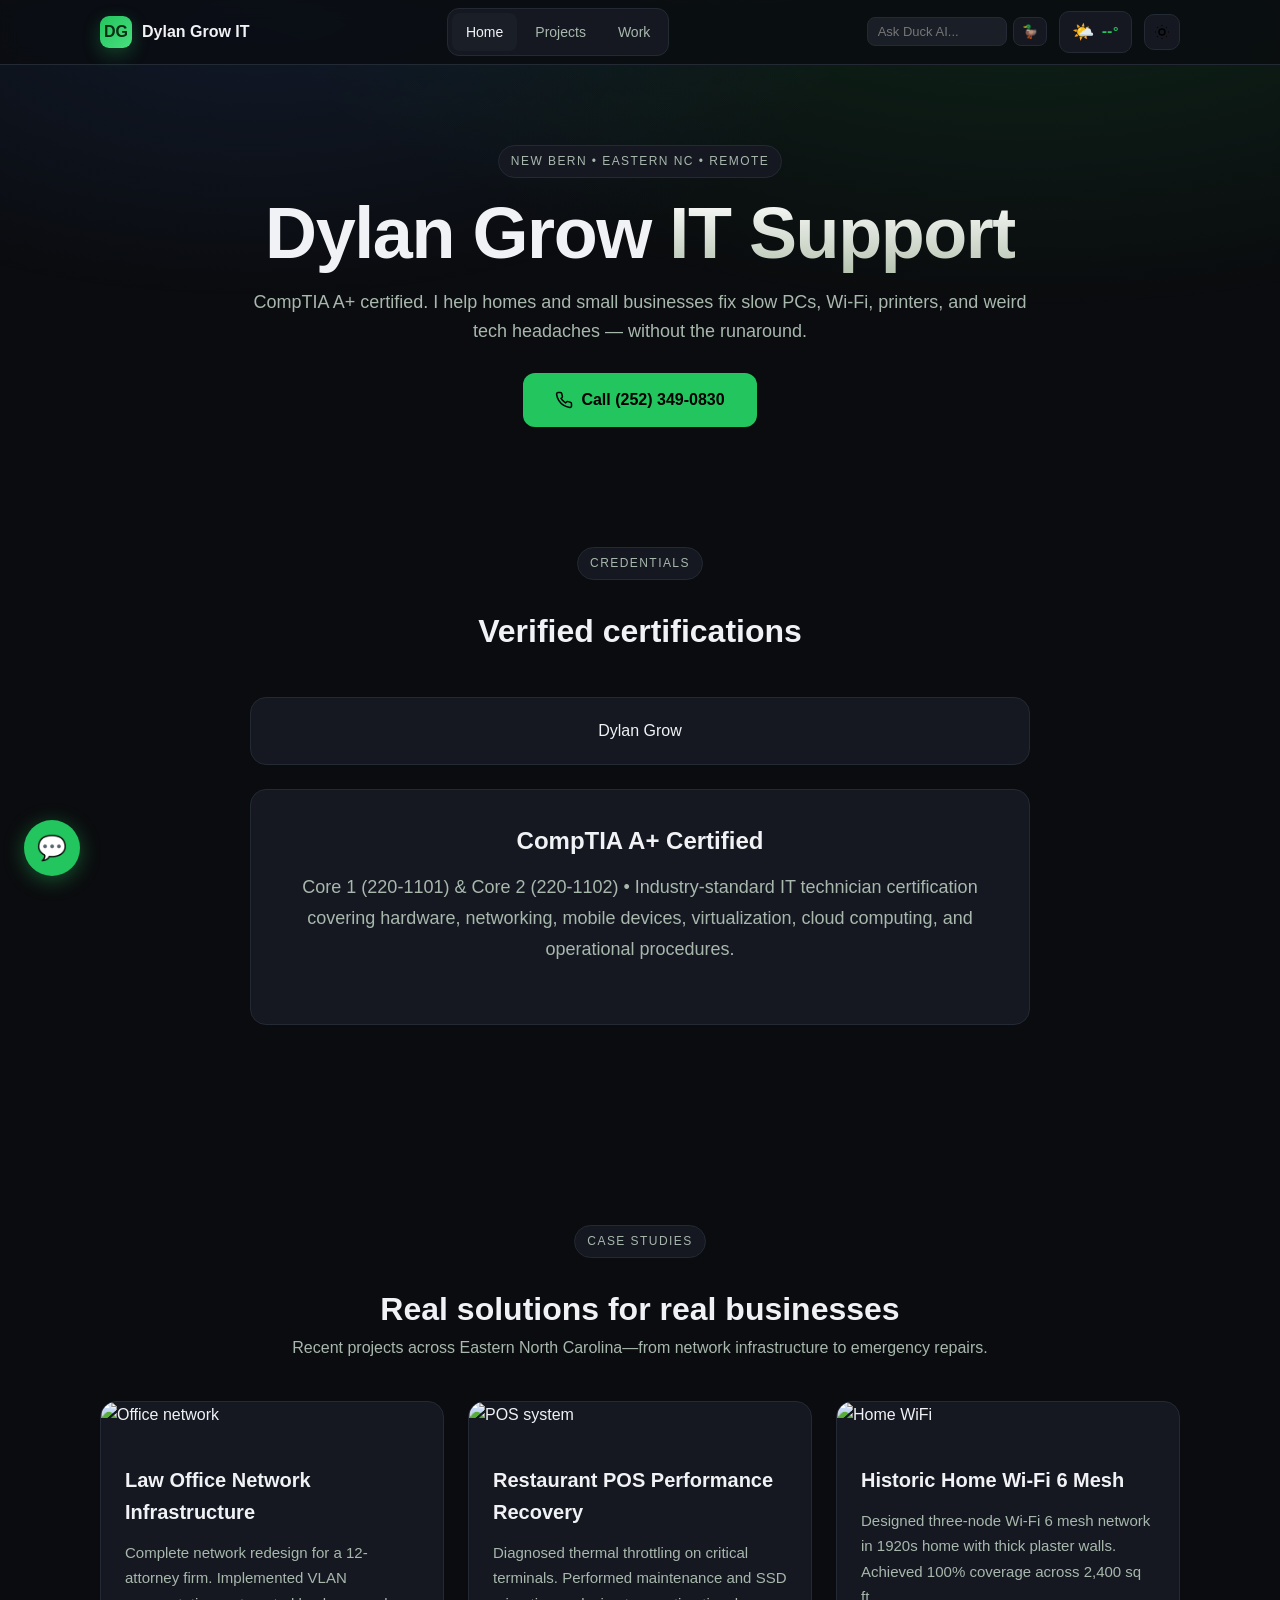
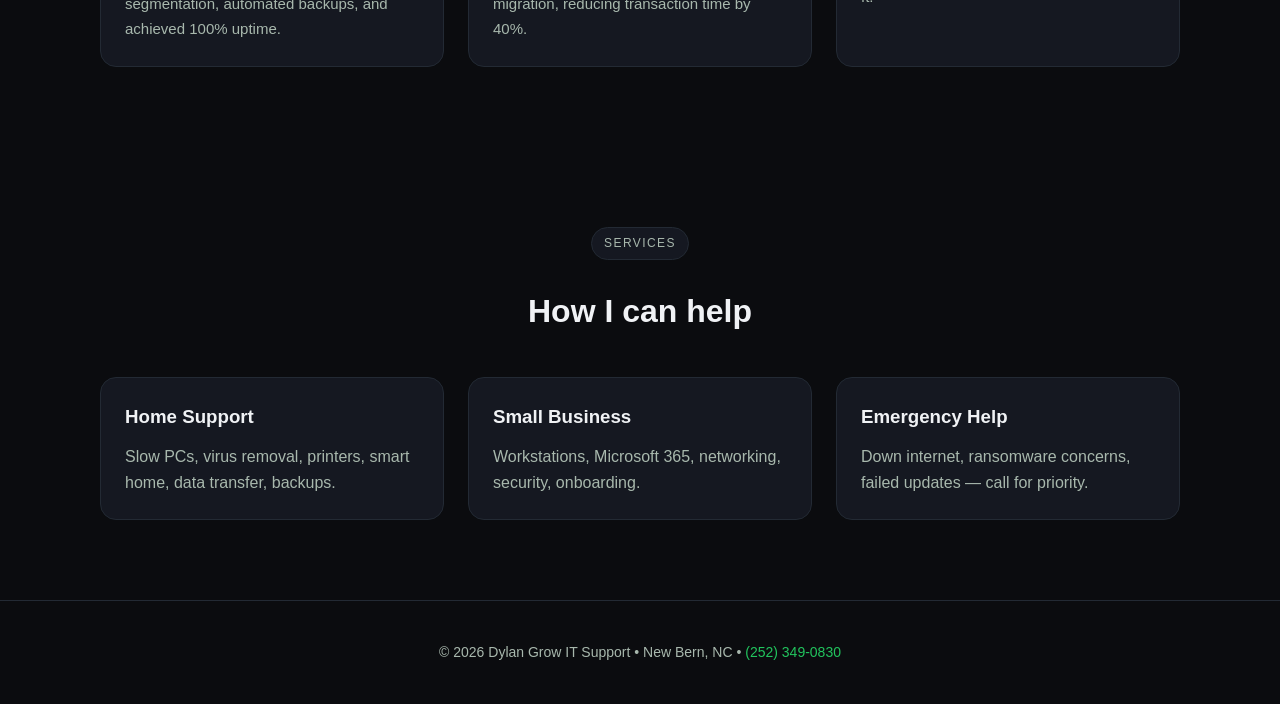
==== commit 0c3a14ba: "Update CHANGELOG, add index backup, update index Replace verbose CHANGELOG with a concise v2.0.0 ent" ====
--- a/index.html
+++ b/index.html
@@ -4,62 +4,53 @@
 <meta charset="UTF-8">
 <meta name="viewport" content="width=device-width, initial-scale=1.0, viewport-fit=cover">
 <title>Dylan Grow IT Support | CompTIA A+ Certified | New Bern, NC</title>
-  <meta name="description" content="Professional IT support for homes and small businesses in Eastern North Carolina. CompTIA A+ certified technician offering on-site and remote services. Same-day emergency support available. Call (252) 349-0830.">
-  <meta name="keywords" content="IT support New Bern, computer repair NC, network setup, CompTIA A+ technician, small business IT, home computer help, Eastern North Carolina tech support">
-  <meta name="author" content="Dylan Grow">
-  <meta name="robots" content="index, follow, max-image-preview:large, max-snippet:-1, max-video-preview:-1">
-  <link rel="manifest" href="/manifest.json">
-  <meta name="theme-color" content="#22c55e" media="(prefers-color-scheme: dark)">
-  <meta name="theme-color" content="#16a34a" media="(prefers-color-scheme: light)">
-  <link rel="canonical" href="https://dylangrow.com/">
-  
-  <!-- Open Graph / Facebook -->
-  <meta property="og:type" content="website">
-  <meta property="og:url" content="https://dylangrow.com">
-  <meta property="og:title" content="Dylan Grow IT Support | CompTIA A+ Certified | New Bern, NC">
-  <meta property="og:description" content="Professional IT support for homes and small businesses in Eastern North Carolina. CompTIA A+ certified. Same-day service available.">
-  <meta property="og:image" content="https://dylangrow.com/og-image.jpg">
-  <meta property="og:locale" content="en_US">
-  <meta property="og:site_name" content="Dylan Grow IT Support">
-  
-  <!-- Twitter -->
-  <meta name="twitter:card" content="summary_large_image">
-  <meta name="twitter:url" content="https://dylangrow.com">
-  <meta name="twitter:title" content="Dylan Grow IT Support | CompTIA A+ Certified">
-  <meta name="twitter:description" content="Professional IT support for Eastern North Carolina. Same-day service, transparent pricing.">
-  <meta name="twitter:image" content="https://dylangrow.com/og-image.jpg">
-  
-  <!-- Business Schema -->
-  <meta name="geo.region" content="US-NC">
-  <meta name="geo.placename" content="New Bern">
-  <meta name="geo.position" content="35.1085;-77.0441">
-  <meta name="ICBM" content="35.1085, -77.0441">
-
-  <link rel="icon" href="data:image/svg+xml,<svg xmlns=%22http://www.w3.org/2000/svg%22 viewBox=%220 0 100 100%22><text y=%22.9em%22 font-size=%2290%22>💻</text></svg>">
-  <link rel="apple-touch-icon" href="data:image/svg+xml,%3Csvg xmlns='http://www.w3.org/2000/svg' viewBox='0 0 180 180'%3E%3Crect width='180' height='180' rx='40' fill='%2322c55e'/%3E%3Ctext x='90' y='125' font-size='90' font-weight='900' text-anchor='middle' fill='%23052e13' font-family='system-ui'%3EDG%3C/text%3E%3C/svg%3E">
+<meta name="description" content="Professional IT support for homes and small businesses in Eastern North Carolina. CompTIA A+ certified technician offering on-site and remote services. Same-day emergency support available. Call (252) 349-0830.">
+<meta name="keywords" content="IT support New Bern, computer repair NC, network setup, CompTIA A+ technician, small business IT, home computer help, Eastern North Carolina tech support">
+<meta name="author" content="Dylan Grow">
+<meta name="robots" content="index, follow, max-image-preview:large, max-snippet:-1, max-video-preview:-1">
+<link rel="manifest" href="/manifest.json">
+<meta name="theme-color" content="#22c55e" media="(prefers-color-scheme: dark)">
+<meta name="theme-color" content="#16a34a" media="(prefers-color-scheme: light)">
+<link rel="canonical" href="https://dylangrow.com/">
+
+<!-- Open Graph / Facebook -->
+<meta property="og:type" content="website">
+<meta property="og:url" content="https://dylangrow.com">
+<meta property="og:title" content="Dylan Grow IT Support | CompTIA A+ Certified | New Bern, NC">
+<meta property="og:description" content="Professional IT support for homes and small businesses in Eastern North Carolina. CompTIA A+ certified. Same-day service available.">
+<meta property="og:image" content="https://dylangrow.com/og-image.jpg">
+<meta property="og:locale" content="en_US">
+<meta property="og:site_name" content="Dylan Grow IT Support">
+
+<!-- Twitter -->
+<meta name="twitter:card" content="summary_large_image">
+<meta name="twitter:url" content="https://dylangrow.com">
+<meta name="twitter:title" content="Dylan Grow IT Support | CompTIA A+ Certified">
+<meta name="twitter:description" content="Professional IT support for Eastern North Carolina. Same-day service, transparent pricing.">
+<meta name="twitter:image" content="https://dylangrow.com/og-image.jpg">
+
+<!-- Business Schema -->
+<meta name="geo.region" content="US-NC">
+<meta name="geo.placename" content="New Bern">
+<meta name="geo.position" content="35.1085;-77.0441">
+<meta name="ICBM" content="35.1085, -77.0441">
+
+<link rel="icon" href="favicon.svg" type="image/svg+xml">
+<link rel="apple-touch-icon" href="data:image/svg+xml,%3Csvg xmlns='http://www.w3.org/2000/svg' viewBox='0 0 180 180'%3E%3Crect width='180' height='180' rx='40' fill='%2322c55e'/%3E%3Ctext x='90' y='125' font-size='90' font-weight='900' text-anchor='middle' fill='%23052e13' font-family='system-ui'%3EDG%3C/text%3E%3C/svg%3E">
+
+<!-- LinkedIn and Credly -->
 <link rel="preconnect" href="https://platform.linkedin.com">
 <link rel="preconnect" href="https://cdn.credly.com">
 <script src="https://platform.linkedin.com/badges/js/profile.js" async defer type="text/javascript"></script>
 <script type="text/javascript" async src="//cdn.credly.com/assets/utilities/embed.js"></script>
+
 <script>
 if(!localStorage.getItem('theme')) {
   const prefersDark = window.matchMedia('(prefers-color-scheme: dark)').matches;
   document.documentElement.setAttribute('data-theme', prefersDark ? 'dark' : 'light');
 }
-
-  // Mobile menu
-  const nav = document.querySelector('.nav-links');
-  const toggle = document.createElement('button');
-  toggle.className = 'nav-toggle';
-  toggle.innerHTML = '☰';
-  toggle.setAttribute('aria-label', 'Menu');
-  toggle.style.cssText = 'display:none;background:none;border:0;color:var(--text);font-size:22px;padding:8px;cursor:pointer';
-  document.querySelector('.nav').appendChild(toggle);
-  const mq = window.matchMedia('(max-width:980px)');
-  function setNav(){ if(mq.matches){toggle.style.display='block'; nav.style.display='none'} else {toggle.style.display='none'; nav.style.display='flex'} }
-  toggle.onclick = ()=>{ nav.style.display = nav.style.display==='flex'?'none':'flex'; nav.style.flexDirection='column'; nav.style.position='absolute'; nav.style.top='60px'; nav.style.right='20px'; nav.style.background='var(--bg-elev)'; nav.style.padding='12px'; nav.style.border='1px solid var(--border)'; nav.style.borderRadius='12px' };
-  mq.addEventListener('change', setNav); setNav();
 </script>
+
 <style>
 :root {
   --bg: #0b0c0f;
@@ -92,10 +83,9 @@
 body {
   background: var(--bg);
   color: var(--text);
-  font-family: -apple-system, BlinkMacSystemFont, "Segoe UI", Roboto, "Helvetica Neue", Arial, sans-serif, "Apple Color Emoji", "Segoe UI Emoji", "Segoe UI Symbol";
+  font-family: -apple-system, BlinkMacSystemFont, "Segoe UI", Roboto, "Helvetica Neue", Arial, sans-serif;
   line-height: 1.6;
   overflow-x: hidden;
-  cursor: default;
 }
 body::before {
   content: "";
@@ -105,15 +95,8 @@
   pointer-events: none;
   z-index: -1;
 }
-/* Matrix */
-#matrix {
-  position: fixed;
-  inset: 0;
-  z-index: -2;
-  opacity: .07;
-  pointer-events: none;
-}
-/* Cursor */
+
+/* Custom Cursor */
 .cursor-dot, .cursor-ring {
   position: fixed;
   top: 0; left: 0;
@@ -123,22 +106,24 @@
   transition: opacity .2s;
 }
 .cursor-dot {
-  width: 4px; height: 4px;
+  width: 8px; height: 8px;
   background: var(--green);
   border-radius: 50%;
 }
 .cursor-ring {
-  width: 28px; height: 28px;
-  border: 1.5px solid var(--green);
+  width: 32px; height: 32px;
+  border: 2px solid var(--green);
   border-radius: 50%;
-  opacity: .5;
-  transition: width .15s, height .15s, border-color .15s;
+  opacity: .6;
+  transition: width .15s, height .15s;
 }
 @media (pointer: coarse) {
   .cursor-dot, .cursor-ring { display: none; }
 }
+
 a { color: inherit; text-decoration: none; }
 .container { max-width: 1120px; margin: 0 auto; padding: 0 20px; }
+
 /* Header */
 header {
   position: sticky;
@@ -160,7 +145,6 @@
   align-items: center;
   gap: 10px;
   font-weight: 700;
-  letter-spacing: .2px;
 }
 .brand .logo {
   width: 32px; height: 32px;
@@ -194,15 +178,19 @@
   align-items: center;
   gap: 12px;
 }
-.clock {
-  font-family: ui-monospace, "SF Mono", Monaco, "Cascadia Code", "Roboto Mono", Menlo, Consolas, "Courier New", monospace;
-  font-size: 12px;
-  color: var(--muted);
+.weather-widget {
+  display: flex;
+  align-items: center;
+  gap: 8px;
+  font-size: 13px;
+  padding: 6px 12px;
   background: var(--bg-elev);
   border: 1px solid var(--border);
-  padding: 6px 10px;
   border-radius: 10px;
-}
+  font-family: system-ui, sans-serif;
+}
+.weather-icon { font-size: 18px; }
+.weather-temp { font-weight: 600; color: var(--green); }
 .theme-toggle {
   width: 36px; height: 36px;
   display: grid; place-items: center;
@@ -213,13 +201,13 @@
   transition: transform .15s;
 }
 .theme-toggle:hover { transform: translateY(-1px); }
+
 /* Hero */
 .hero {
   min-height: calc(100svh - 64px);
   display: grid;
   place-items: center;
   padding: 80px 0;
-  position: relative;
 }
 .hero-inner {
   text-align: center;
@@ -239,20 +227,12 @@
   border-radius: 999px;
   margin-bottom: 18px;
 }
-.eyebrow::before {
-  content: "";
-  width: 6px; height: 6px;
-  border-radius: 50%;
-  background: var(--green);
-  box-shadow: 0 0 10px var(--green);
-  animation: pulse 2s infinite;
-}
-@keyframes pulse { 0%,100%{opacity:1} 50%{opacity:.4} }
 h1 {
   font-size: clamp(40px, 7vw, 72px);
   line-height: 1.05;
   letter-spacing: -0.02em;
   font-weight: 800;
+  margin-bottom: 16px;
 }
 h1 span {
   background: linear-gradient(180deg, #fff, #b7c4b1);
@@ -265,365 +245,214 @@
   -webkit-background-clip: text;
   background-clip: text;
 }
-.typewrap {
-  height: 36px;
-  margin: 14px 0 10px;
-  font-size: clamp(18px, 2.5vw, 22px);
+.hero p {
   color: var(--muted);
-  font-family: ui-monospace, "SF Mono", Monaco, "Cascadia Code", "Roboto Mono", Menlo, Consolas, "Courier New", monospace;
-}
-/* Scroll Progress Bar */
-#scroll-progress {
-  position: fixed;
-  top: 0;
-  left: 0;
-  width: 0%;
-  height: 3px;
-  background: linear-gradient(90deg, var(--green), #4ade80);
-  z-index: 9999;
-  transition: width 0.1s ease-out;
-  box-shadow: 0 0 10px rgba(34, 197, 94, 0.5);
-}
-#type::after {
-  content: "▌";
-  margin-left: 2px;
-  animation: blink 1s step-start infinite;
-  color: var(--green);
-}
-@keyframes blink { 50% { opacity: 0; } }
-.hero-cta {
-  display: flex;
-  gap: 12px;
-  justify-content: center;
-  margin-top: 28px;
-  flex-wrap: wrap;
+  font-size: 18px;
+  margin-bottom: 28px;
 }
 .btn {
-  min-height: 44px;
   display: inline-flex;
   align-items: center;
   gap: 8px;
-  padding: 12px 18px;
+  padding: 14px 32px;
+  background: var(--green);
+  color: #000;
+  font-weight: 600;
+  font-size: 16px;
   border-radius: 12px;
-  border: 1px solid var(--border);
-  background: var(--bg-elev);
-  color: var(--text);
-  font-weight: 600;
-  font-size: 15px;
-  transition: all .18s;
+  border: none;
   cursor: pointer;
-}
-.btn:hover { transform: translateY(-1px); background: var(--bg-elev-2); }
-.btn.primary {
-  background: linear-gradient(180deg, var(--green), var(--green-2));
-  border-color: transparent;
-  color: #052e13;
-  box-shadow: 0 10px 24px rgba(34,197,94,.25);
-}
-.btn.primary:hover { filter: brightness(1.05); }
-.btn.big { padding: 14px 22px; font-size: 16px; width: 100%; justify-content: center; }
-.btn.small { padding: 8px 12px; font-size: 13px; }
-.btn-row { display: grid; grid-template-columns: 1fr 1fr; gap: 10px; margin-top: 10px; }
-/* Sections */
-section { padding: 80px 0; border-top: 1px solid var(--border); }
-.section-head { max-width: 720px; margin-bottom: 36px; }
+  transition: all .2s;
+}
+.btn:hover {
+  background: var(--green-2);
+  transform: translateY(-2px);
+  box-shadow: 0 8px 24px rgba(34,197,94,.3);
+}
+
+/* Credentials */
+.credentials {
+  margin-top: 80px;
+  padding: 40px 0;
+}
+.section-head {
+  text-align: center;
+  margin-bottom: 40px;
+}
 .section-head h2 {
-  font-size: clamp(28px, 4vw, 40px);
-  letter-spacing: -.01em;
-  margin: 8px 0 12px;
-}
-.section-head p { color: var(--muted); font-size: 17px; }
+  font-size: 32px;
+  font-weight: 800;
+  margin-top: 8px;
+}
+.creds-grid {
+  display: grid;
+  gap: 24px;
+  max-width: 900px;
+  margin: 0 auto;
+}
 .card {
   background: var(--bg-elev);
   border: 1px solid var(--border);
-  border-radius: var(--radius);
-  padding: 22px;
-  box-shadow: var(--shadow);
-}
-/* About */
-.about-grid {
+  border-radius: 16px;
+  padding: 24px;
+  transition: all .2s;
+}
+.card:hover {
+  border-color: var(--green);
+  transform: translateY(-2px);
+}
+.cred-hero {
+  padding: 32px;
+  text-align: center;
+}
+.cred-hero h4 {
+  font-size: 24px;
+  margin-bottom: 12px;
+}
+.cred-hero p {
+  color: var(--muted);
+  line-height: 1.7;
+}
+
+/* Contact Modal */
+.modal-overlay {
+  position: fixed;
+  inset: 0;
+  background: rgba(0,0,0,.8);
+  backdrop-filter: blur(4px);
+  z-index: 1000;
+  display: none;
+  align-items: center;
+  justify-content: center;
+  padding: 20px;
+}
+.modal-overlay.active { display: flex; }
+.modal {
+  background: var(--bg-elev);
+  border: 1px solid var(--border);
+  border-radius: 20px;
+  padding: 32px;
+  max-width: 400px;
+  width: 100%;
+  position: relative;
+}
+.modal h3 {
+  font-size: 24px;
+  margin-bottom: 20px;
+}
+.modal-close {
+  position: absolute;
+  top: 16px;
+  right: 16px;
+  width: 32px;
+  height: 32px;
+  border-radius: 8px;
+  border: 1px solid var(--border);
+  background: var(--bg);
+  color: var(--text);
+  cursor: pointer;
+  font-size: 20px;
   display: grid;
-  grid-template-columns: 1.25fr .85fr;
-  gap: 24px;
-  align-items: start;
-}
-.about-left { display: grid; gap: 16px; }
-.about-right { display: grid; gap: 16px; position: sticky; top: 84px; }
-.about-card h3 { font-size: 18px; margin-bottom: 10px; display: flex; align-items: center; gap: 8px; }
-.about-card p { color: var(--muted); }
-.checklist, .xlist { list-style: none; display: grid; gap: 10px; margin-top: 8px; }
-.checklist li, .xlist li {
-  display: flex; gap: 10px; align-items: flex-start;
-  color: var(--text);
-}
-.check, .x {
-  flex: 0 0 20px; height: 20px; border-radius: 6px;
-  display: grid; place-items: center;
-  margin-top: 2px;
-}
-.check { background: rgba(34,197,94,.15); color: var(--green); border: 1px solid rgba(34,197,94,.3); }
-.x { background: rgba(239,68,68,.12); color: var(--red); border: 1px solid rgba(239,68,68,.25); }
-.profile {
-  text-align: center;
-  padding: 26px 22px;
-}
-.avatar {
-  width: 84px; height: 84px;
-  margin: 0 auto 12px;
-  border-radius: 22px;
-  background: linear-gradient(135deg, #1f2937, #0f172a);
-  border: 1px solid var(--border);
-  display: grid; place-items: center;
-  font-size: 32px; font-weight: 800;
-  color: var(--green);
-  box-shadow: inset 0 0 30px rgba(34,197,94,.15), 0 10px 30px rgba(0,0,0,.3);
-}
-.profile h3 { font-size: 20px; }
-.profile .muted { color: var(--muted); font-size: 14px; margin-top: 2px; }
-.pills { display: flex; gap: 8px; justify-content: center; margin-top: 12px; flex-wrap: wrap; }
-.pill {
-  font-size: 12px; padding: 6px 10px;
-  border-radius: 999px;
-  background: var(--bg-elev-2);
-  border: 1px solid var(--border);
-  color: var(--muted);
-}
-.stats {
+  place-items: center;
+}
+.contact-btns {
   display: grid;
-  grid-template-columns: repeat(3,1fr);
-  gap: 10px;
-}
-.stat {
-  background: var(--bg-elev-2);
-  border: 1px solid var(--border);
-  border-radius: 12px;
-  padding: 14px 10px;
-  text-align: center;
-}
-.stat strong { display: block; font-size: 20px; }
-.stat span { font-size: 12px; color: var(--muted); }
-.linkedin-card { padding: 16px; display: grid; place-items: center; overflow: hidden; }
-.contact-quick { padding: 18px; }
-/* Credentials */
-.credentials { margin-top: 48px; }
-.creds-grid {
-  display: grid;
-  grid-template-columns: 1.2fr 1fr;
-  gap: 20px;
-  margin-top: 18px;
-}
-.cred-hero {
-  position: relative;
-  background: radial-gradient(600px 200px at 30% -20%, rgba(34,197,94,.25), transparent), var(--bg-elev);
-  border: 1px solid var(--border);
-  border-radius: 20px;
-  padding: 28px;
+  gap: 12px;
+}
+.contact-btn {
   display: flex;
   align-items: center;
-  gap: 22px;
-  overflow: hidden;
-  box-shadow: 0 20px 50px rgba(34,197,94,.12);
-}
-.glow-ring {
-  position: absolute;
-  inset: -2px;
-  border-radius: 20px;
-  background: conic-gradient(from 0deg, transparent, var(--green), transparent 30%);
-  filter: blur(18px);
-  opacity: .25;
-  animation: spin 6s linear infinite;
-  z-index: 0;
-}
-@keyframes spin { to { transform: rotate(360deg); } }
-.ring-wrap { position: relative; z-index: 1; }
-.ring-wrap .icon {
-  width: 92px; height: 92px;
-  border-radius: 26px;
-  background: linear-gradient(180deg, #0f172a, #0b0f1a);
-  border: 2px solid rgba(34,197,94,.5);
-  display: grid; place-items: center;
-  font-weight: 800; font-size: 34px; color: var(--green);
-  box-shadow: 0 0 0 8px rgba(34,197,94,.08), inset 0 0 30px rgba(34,197,94,.15);
-  position: relative;
-}
-.ring-wrap .icon::after {
-  content: "";
-  position: absolute;
-  inset: -10px;
-  border-radius: 30px;
-  border: 2px solid rgba(34,197,94,.3);
-  animation: ping 2.5s cubic-bezier(0,0,.2,1) infinite;
-}
-@keyframes ping { 0% { transform: scale(.9); opacity: .8 } 70%,100% { transform: scale(1.15); opacity: 0 } }
-.cred-body { position: relative; z-index: 1; }
-.cred-body h4 { font-size: 22px; margin-bottom: 4px; }
-.cred-body p { color: var(--muted); margin-bottom: 12px; }
-.creds-small { display: grid; gap: 12px; }
-.cred-small {
-  display: flex; align-items: center; gap: 14px;
-  background: var(--bg-elev);
-  border: 1px solid var(--border);
-  border-radius: 14px;
+  justify-content: center;
+  gap: 10px;
   padding: 14px;
-  transition: transform .15s;
-}
-.cred-small:hover { transform: translateY(-2px); }
-.cred-ico {
-  width: 44px; height: 44px;
+  background: var(--bg-elev-2);
+  border: 1px solid var(--border);
   border-radius: 12px;
-  display: grid; place-items: center;
-  font-weight: 700; color: white;
-}
-.cred-ico.google { background: linear-gradient(135deg, var(--blue), #60a5fa); }
-.cred-ico.cpr { background: linear-gradient(135deg, var(--red), #f87171); }
-.cred-ico.net { background: linear-gradient(135deg, var(--purple), #a78bfa); border: 2px dashed rgba(255,255,255,.5); }
-.cred-small strong { display: block; font-size: 15px; }
-.cred-small span { font-size: 13px; color: var(--muted); }
-/* Booking */
-.booking-grid {
+  font-size: 15px;
+  font-weight: 600;
+  cursor: pointer;
+  transition: all .2s;
+}
+.contact-btn:hover {
+  border-color: var(--green);
+  background: var(--bg);
+}
+
+/* Fixed Contact Button */
+.fixed-contact-btn {
+  position: fixed;
+  bottom: 24px;
+  left: 24px;
+  width: 56px;
+  height: 56px;
+  border-radius: 50%;
+  background: var(--green);
+  color: #000;
+  border: none;
+  cursor: pointer;
+  font-size: 24px;
   display: grid;
-  grid-template-columns: 1.3fr .7fr;
-  gap: 20px;
-  align-items: start;
-}
-.calendar-wrap {
+  place-items: center;
+  box-shadow: 0 4px 20px rgba(34,197,94,.4);
+  z-index: 100;
+  transition: all .2s;
+}
+.fixed-contact-btn:hover {
+  transform: scale(1.1);
+  box-shadow: 0 6px 30px rgba(34,197,94,.6);
+}
+
+/* Projects & Work Sections */
+section {
+  padding: 80px 0;
+}
+.grid-3 {
+  display: grid;
+  grid-template-columns: repeat(auto-fit, minmax(300px, 1fr));
+  gap: 24px;
+}
+.project {
   background: var(--bg-elev);
   border: 1px solid var(--border);
   border-radius: 16px;
   overflow: hidden;
-  height: 640px;
-}
-.calendar-wrap iframe { width: 100%; height: 100%; border: 0; background: var(--bg-elev); }
-.side-grid { display: grid; gap: 16px; }
-.weather {
-  background: linear-gradient(180deg, rgba(59,130,246,.15), transparent), var(--bg-elev);
-}
-.weather-head { display: flex; justify-content: space-between; align-items: center; margin-bottom: 8px; }
-.weather-temp { font-size: 36px; font-weight: 700; }
-.weather-meta { color: var(--muted); font-size: 14px; }
-/* Projects / Work */
-.grid-3 {
-  display: grid;
-  grid-template-columns: repeat(auto-fit, minmax(320px, 1fr));
-  gap: 24px;
-}
-.project {
-  background: var(--bg-elev);
-  border: 1px solid var(--border);
-  border-radius: 16px;
-  padding: 0;
-  overflow: hidden;
-  transition: all .3s cubic-bezier(0.4, 0, 0.2, 1);
-  position: relative;
+  transition: all .2s;
 }
 .project:hover {
   transform: translateY(-4px);
   border-color: var(--green);
-  box-shadow: 0 20px 40px rgba(0,0,0,.3), 0 0 0 1px var(--green);
 }
 .project-img {
   width: 100%;
   height: 200px;
   object-fit: cover;
-  background: var(--bg-elev-2);
-  border-bottom: 1px solid var(--border);
 }
 .project-content {
   padding: 24px;
 }
-.project-badge {
-  display: inline-flex;
-  align-items: center;
-  gap: 6px;
-  padding: 4px 10px;
-  background: rgba(34, 197, 94, 0.1);
-  border: 1px solid rgba(34, 197, 94, 0.3);
-  border-radius: 6px;
-  font-size: 11px;
-  font-weight: 600;
-  color: var(--green);
-  text-transform: uppercase;
-  letter-spacing: 0.05em;
-  margin-bottom: 12px;
-}
 .project h4 {
-  margin-bottom: 10px;
-  font-size: 18px;
-  line-height: 1.3;
+  font-size: 20px;
+  margin: 12px 0;
 }
 .project p {
   color: var(--muted);
+  line-height: 1.7;
+  font-size: 15px;
+}
+
+footer {
+  padding: 40px 0;
+  text-align: center;
+  border-top: 1px solid var(--border);
+  color: var(--muted);
   font-size: 14px;
-  line-height: 1.7;
-  margin-bottom: 16px;
-}
-.project-stats {
-  display: flex;
-  gap: 16px;
-  padding: 12px 0;
-  border-top: 1px solid var(--border);
-  margin-top: 12px;
-}
-.project-stat {
-  display: flex;
-  flex-direction: column;
-  gap: 2px;
-}
-.project-stat-value {
-  font-size: 18px;
-  font-weight: 700;
-  color: var(--green);
-  font-family: ui-monospace, monospace;
-}
-.project-stat-label {
-  font-size: 11px;
-  color: var(--muted);
-  text-transform: uppercase;
-  letter-spacing: 0.05em;
-}
-.tags { display: flex; gap: 6px; margin-top: 12px; flex-wrap: wrap; }
-.tag {
-  font-size: 11px;
-  padding: 5px 12px;
-  border-radius: 8px;
-  background: var(--bg-elev-2);
-  border: 1px solid var(--border);
-  color: var(--text);
-  font-weight: 500;
-  transition: all .2s;
-}
-.tag:hover {
-  background: rgba(34, 197, 94, 0.1);
-  border-color: var(--green);
-  color: var(--green);
-}
-
-footer {
-  padding: 40px 0 60px;
-  color: var(--muted);
-  border-top: 1px solid var(--border);
-  text-align: center;
-  font-size: 14px;
-}
-
-/* Responsive */
-@media (max-width: 980px) {
-  .about-grid, .creds-grid, .booking-grid, .grid-3 { grid-template-columns: 1fr; }
-  .about-right { position: static; }
+}
+
+@media (max-width: 768px) {
   .nav-links { display: none; }
-  .hero { padding: 60px 0; }
-  section { padding: 64px 0; }
-}
-
-@media (prefers-reduced-motion: reduce) {
-  *, *::before, *::after { animation-duration: 0.01ms !important; animation-iteration-count: 1 !important; transition-duration: 0.01ms !important; }
-  #matrix { display: none; }
-  .cursor-dot, .cursor-ring { display: none !important; }
-}
-
-
-:focus-visible { outline: 2px solid var(--green); outline-offset: 2px; border-radius: 4px; }
-
+  .weather-widget { display: none; }
+  h1 { font-size: 36px; }
+}
 </style>
 
 <script type="application/ld+json">
@@ -646,7 +475,6 @@
   },
   "url": "https://dylangrow.com",
   "telephone": "+12523490830",
-  "email": "DylanGrow@gmail.com",
   "priceRange": "$$",
   "openingHoursSpecification": [
     {
@@ -655,154 +483,13 @@
       "opens": "08:00",
       "closes": "18:00"
     }
-  ],
-  "areaServed": [
-    {
-      "@type": "City",
-      "name": "New Bern"
-    },
-    {
-      "@type": "City",
-      "name": "Havelock"
-    },
-    {
-      "@type": "City",
-      "name": "Jacksonville"
-    },
-    {
-      "@type": "City",
-      "name": "Morehead City"
-    }
-  ],
-  "hasOfferCatalog": {
-    "@type": "OfferCatalog",
-    "name": "IT Support Services",
-    "itemListElement": [
-      {
-        "@type": "Offer",
-        "itemOffered": {
-          "@type": "Service",
-          "name": "Computer Repair & Troubleshooting",
-          "description": "Professional diagnosis and repair of slow PCs, hardware issues, and software problems"
-        }
-      },
-      {
-        "@type": "Offer",
-        "itemOffered": {
-          "@type": "Service",
-          "name": "Network Setup & Security",
-          "description": "Business network infrastructure, Wi-Fi setup, and security implementation"
-        }
-      },
-      {
-        "@type": "Offer",
-        "itemOffered": {
-          "@type": "Service",
-          "name": "Small Business IT Support",
-          "description": "Ongoing IT support for small businesses including Microsoft 365, workstations, and security"
-        }
-      }
-    ]
-  },
-  "sameAs": [
-    "https://www.linkedin.com/in/dgrow27"
-  ]
-}
-</script>
-
-<script type="application/ld+json">
-{
-  "@context": "https://schema.org",
-  "@type": "Person",
-  "name": "Dylan Grow",
-  "jobTitle": "IT Support Technician",
-  "hasCredential": [
-    {
-      "@type": "EducationalOccupationalCredential",
-      "name": "CompTIA A+ Certification",
-      "credentialCategory": "Professional Certification",
-      "recognizedBy": {
-        "@type": "Organization",
-        "name": "CompTIA"
-      }
-    },
-    {
-      "@type": "EducationalOccupationalCredential",
-      "name": "Google IT Support Professional Certificate",
-      "credentialCategory": "Professional Certificate",
-      "recognizedBy": {
-        "@type": "Organization",
-        "name": "Google"
-      }
-    }
-  ],
-  "telephone": "+12523490830",
-  "email": "DylanGrow@gmail.com",
-  "url": "https://dylangrow.com",
-  "address": {
-    "@type": "PostalAddress",
-    "addressLocality": "New Bern",
-    "addressRegion": "NC",
-    "addressCountry": "US"
-  }
-}
-</script>
-
-<script type="application/ld+json">
-{
-  "@context": "https://schema.org",
-  "@type": "FAQPage",
-  "mainEntity": [
-    {
-      "@type": "Question",
-      "name": "How fast can you come out for IT support?",
-      "acceptedAnswer": {
-        "@type": "Answer",
-        "text": "Same-day service is available in New Bern and surrounding areas. For emergencies, I typically respond within 2 hours during business hours (Monday-Friday, 8 AM - 6 PM ET)."
-      }
-    },
-    {
-      "@type": "Question",
-      "name": "Do you charge for diagnostics?",
-      "acceptedAnswer": {
-        "@type": "Answer",
-        "text": "Initial diagnostics are often provided at no charge. I provide upfront pricing before beginning any repair work, so you'll know exactly what to expect with no surprise bills."
-      }
-    },
-    {
-      "@type": "Question",
-      "name": "Do you offer remote or on-site IT support?",
-      "acceptedAnswer": {
-        "@type": "Answer",
-        "text": "Both! I can provide secure remote support for software issues, troubleshooting, and configuration. For hardware problems, network installations, or hands-on work, I offer on-site service throughout Eastern North Carolina."
-      }
-    },
-    {
-      "@type": "Question",
-      "name": "What areas do you serve?",
-      "acceptedAnswer": {
-        "@type": "Answer",
-        "text": "I provide on-site IT support in New Bern, Havelock, Jacksonville, Morehead City, and surrounding Eastern North Carolina communities. Remote support is available anywhere in North Carolina."
-      }
-    },
-    {
-      "@type": "Question",
-      "name": "Are you CompTIA A+ certified?",
-      "acceptedAnswer": {
-        "@type": "Answer",
-        "text": "Yes, I hold CompTIA A+ certification (Core 1 and Core 2), which is the industry-standard credential for IT technicians. I also have Google IT Support Professional certification. All credentials are verifiable on Credly."
-      }
-    }
   ]
 }
 </script>
 
 </head>
 <body>
-<div id="scroll-progress" role="progressbar" aria-label="Page scroll progress" aria-valuenow="0" aria-valuemin="0" aria-valuemax="100"></div>
-<a href="#home" style="position:absolute;left:-999px;top:auto;width:1px;height:1px;overflow:hidden">Skip to content</a><style>a:focus{left:12px!important;top:12px!important;width:auto!important;height:auto!important;background:var(--green);color:#000;padding:8px 12px;border-radius:8px;z-index:10000}</style>
-<noscript><div style="padding:12px;background:#fef3c7;color:#92400e;text-align:center">JavaScript is off. Call (252) 349-0830 for immediate help.</div></noscript>
-<canvas id="matrix"></canvas>
+
 <div class="cursor-dot"></div>
 <div class="cursor-ring"></div>
 
@@ -813,20 +500,22 @@
       <span>Dylan Grow IT</span>
     </a>
     <nav class="nav-links">
-      <a href="#home" class="active" aria-current="page">Home</a>
-      <a href="#about">About</a>
-      <a href="#booking">Booking</a>
+      <a href="#home" class="active">Home</a>
       <a href="#projects">Projects</a>
       <a href="#work">Work</a>
     </nav>
     <div class="nav-right">
-      <form id="duckForm" style="display:flex;align-items:center;gap:6px;margin-left:12px" role="search" onsubmit="event.preventDefault(); window.open('https://duck.ai/?q='+encodeURIComponent(document.getElementById('duckInput').value),'_blank')">
-        <input id="duckInput" type="text" placeholder="Ask Duck AI..." aria-label="Ask Duck AI" style="width:140px;padding:6px 10px;border-radius:8px;border:1px solid var(--border);background:var(--bg-elev-2);color:var(--text);font-size:13px;outline:none">
-        <button type="submit" style="padding:6px 8px;border-radius:8px;border:1px solid var(--border);background:var(--bg-elev);color:var(--muted);cursor:pointer;font-size:13px" aria-label="Search Duck AI">🦆</button>
+      <form id="duckForm" style="display:flex;align-items:center;gap:6px" onsubmit="event.preventDefault(); window.open('https://duck.ai/?q='+encodeURIComponent(document.getElementById('duckInput').value),'_blank')">
+        <input id="duckInput" type="text" placeholder="Ask Duck AI..." style="width:140px;padding:6px 10px;border-radius:8px;border:1px solid var(--border);background:var(--bg-elev-2);color:var(--text);font-size:13px;outline:none">
+        <button type="submit" style="padding:6px 8px;border-radius:8px;border:1px solid var(--border);background:var(--bg-elev);color:var(--muted);cursor:pointer;font-size:13px">🦆</button>
       </form>
-
-      <div class="clock" id="et-clock">ET --:--</div>
-      <button class="theme-toggle" id="themeBtn" aria-label="Toggle dark/light theme">
+      
+      <div class="weather-widget" id="weather">
+        <span class="weather-icon" id="w-icon">🌤️</span>
+        <span class="weather-temp" id="w-temp">--°</span>
+      </div>
+      
+      <button class="theme-toggle" id="themeBtn" aria-label="Toggle theme">
         <svg width="18" height="18" viewBox="0 0 24 24" fill="none" stroke="currentColor" stroke-width="2"><path d="M12 3v1m0 16v1m9-9h-1M4 12H3m15.364 6.364l-.707-.707M6.343 6.343l-.707-.707m12.728 0l-.707.707M6.343 17.657l-.707.707M16 12a4 4 0 11-8 0 4 4 0 018 0z"/></svg>
       </button>
     </div>
@@ -839,141 +528,33 @@
     <div class="container hero-inner">
       <div class="eyebrow">New Bern • Eastern NC • Remote</div>
       <h1>Dylan Grow <span>IT Support</span></h1>
-      <div class="typewrap"><span id="type"></span></div>
-      <p style="color:var(--muted); max-width:640px; margin:0 auto">CompTIA A+ certified. I help homes and small businesses fix slow PCs, Wi-Fi, printers, and weird tech headaches — without the runaround.</p>
-      <div class="hero-cta">
-        <a class="btn primary" href="tel:+12523490830">
-          <svg width="18" height="18" viewBox="0 0 24 24" fill="none" stroke="currentColor" stroke-width="2"><path d="M22 16.92v3a2 2 0 0 1-2.18 2 19.79 19.79 0 0 1-8.63-3.07 19.5 0 0 1-6-6 19.79 19.79 0 0 1-3.07-8.67A2 2 0 0 1 4.11 2h3a2 2 0 0 1 2 1.72 12.84 12.84 0 0 0 .7 2.81 2 2 0 0 1-.45 2.11L8.09 9.91a16 16 0 0 0 6 6l1.27-1.27a2 2 0 0 1 2.11-.45 12.84 12.84 0 0 0 2.81.7A2 2 0 0 1 22 16.92z"/></svg>
-          Call (252) 349-0830
-        </a>
-        <a class="btn" href="mailto:DylanGrow@gmail.com?subject=IT%20Help%20Request">
-          <svg width="18" height="18" viewBox="0 0 24 24" fill="none" stroke="currentColor" stroke-width="2"><path d="M4 4h16c1.1 0 2 .9 2 2v12c0 1.1-.9 2-2 2H4c-1.1 0-2-.9-2-2V6c0-1.1.9-2 2-2z"/><polyline points="22,6 12,13 2,6"/></svg>
-          Email
-        </a>
-      </div>
-    </div>
-  </section>
-
-  <!-- ABOUT -->
-  <section id="about">
-    <div class="container">
-      <div class="section-head">
-        <span class="eyebrow">About</span>
-        <h2>Certified expertise, local accountability</h2>
-        <p>CompTIA A+ certified technician serving Eastern North Carolina. I provide professional IT support with transparent pricing and direct communication—no corporate runaround, just reliable service you can count on.</p>
-      </div>
-
-      <div class="about-grid">
-        <div class="about-left">
-          <div class="card about-card">
-            <h3>
-              <svg width="18" height="18" viewBox="0 0 24 24" fill="none" stroke="var(--green)" stroke-width="2"><path d="M12 2l3.09 6.26L22 9.27l-5 4.87 1.18 6.88L12 17.77l-6.18 3.25L7 14.14 2 9.27l6.91-1.01L12 2z"/></svg>
-              Why I started this business
-            </h3>
-            <p>After years in IT, I saw too many small businesses and homeowners paying premium prices for basic fixes. I founded Dylan Grow IT to deliver enterprise-level expertise at fair, transparent rates—with the personal service only a local technician can provide.</p>
-          </div>
-
-          <div class="card about-card">
-            <h3>
-              <svg width="18" height="18" viewBox="0 0 24 24" fill="none" stroke="var(--green)" stroke-width="2"><path d="M22 11.08V12a10 10 0 1 1-5.93-9.14"/><polyline points="22 4 12 14.01 9 11.01"/></svg>
-              What sets me apart
-            </h3>
-            <ul class="checklist">
-              <li><span class="check"><svg width="12" height="12" viewBox="0 0 24 24" fill="none" stroke="currentColor" stroke-width="3"><polyline points="20 6 9 17 4 12"/></svg></span> Clear explanations in plain English—no technical jargon</li>
-              <li><span class="check"><svg width="12" height="12" viewBox="0 0 24 24" fill="none" stroke="currentColor" stroke-width="3"><polyline points="20 6 9 17 4 12"/></svg></span> Upfront pricing before any work begins</li>
-              <li><span class="check"><svg width="12" height="12" viewBox="0 0 24 24" fill="none" stroke="currentColor" stroke-width="3"><polyline points="20 6 9 17 4 12"/></svg></span> Direct access—call, text, or email me personally</li>
-              <li><span class="check"><svg width="12" height="12" viewBox="0 0 24 24" fill="none" stroke="currentColor" stroke-width="3"><polyline points="20 6 9 17 4 12"/></svg></span> Same-day service for emergencies in New Bern area</li>
-            </ul>
-          </div>
-
-          <div class="card about-card">
-            <h3>
-              <svg width="18" height="18" viewBox="0 0 24 24" fill="none" stroke="var(--red)" stroke-width="2"><circle cx="12" cy="12" r="10"/><line x1="15" y1="9" x2="9" y2="15"/><line x1="9" y1="9" x2="15" y2="15"/></svg>
-              My commitment to you
-            </h3>
-            <ul class="xlist">
-              <li><span class="x"><svg width="12" height="12" viewBox="0 0 24 24" fill="none" stroke="currentColor" stroke-width="3"><line x1="18" y1="6" x2="6" y2="18"/><line x1="6" y1="6" x2="18" y2="18"/></svg></span> No upselling unnecessary hardware or services</li>
-              <li><span class="x"><svg width="12" height="12" viewBox="0 0 24 24" fill="none" stroke="currentColor" stroke-width="3"><line x1="18" y1="6" x2="6" y2="18"/><line x1="6" y1="6" x2="18" y2="18"/></svg></span> No confusing technical terminology to justify costs</li>
-              <li><span class="x"><svg width="12" height="12" viewBox="0 0 24 24" fill="none" stroke="currentColor" stroke-width="3"><line x1="18" y1="6" x2="6" y2="18"/><line x1="6" y1="6" x2="18" y2="18"/></svg></span> No disappearing after the invoice is paid</li>
-            </ul>
-          </div>
+      <p>CompTIA A+ certified. I help homes and small businesses fix slow PCs, Wi-Fi, printers, and weird tech headaches — without the runaround.</p>
+      <a class="btn" href="tel:+12523490830">
+        <svg width="18" height="18" viewBox="0 0 24 24" fill="none" stroke="currentColor" stroke-width="2"><path d="M22 16.92v3a2 2 0 0 1-2.18 2 19.79 19.79 0 0 1-8.63-3.07 19.5 19.5 0 0 1-6-6 19.79 19.79 0 0 1-3.07-8.67A2 2 0 0 1 4.11 2h3a2 2 0 0 1 2 1.72 12.84 12.84 0 0 0 .7 2.81 2 2 0 0 1-.45 2.11L8.09 9.91a16 16 0 0 0 6 6l1.27-1.27a2 2 0 0 1 2.11-.45 12.84 12.84 0 0 0 2.81.7A2 2 0 0 1 22 16.92z"/></svg>
+        Call (252) 349-0830
+      </a>
+      
+      <!-- CREDENTIALS -->
+      <div class="credentials">
+        <div class="section-head">
+          <span class="eyebrow">Credentials</span>
+          <h2>Verified certifications</h2>
         </div>
-
-        <div class="about-right">
-          <div class="card profile">
-            <div class="avatar" role="img" aria-label="Dylan Grow initials">DG</div>
-            <h3>Dylan Grow</h3>
-            <div class="muted">New Bern, NC • Eastern NC Service Area</div>
-            <div class="pills">
-              <span class="pill">CompTIA A+ Certified</span>
-              <span class="pill">Google IT Support</span>
-            </div>
-          </div>
-
-          <div class="stats">
-            <div class="stat"><strong>500+</strong><span>devices fixed</span></div>
-            <div class="stat"><strong>&lt;15 min</strong><span>avg response</span></div>
-            <div class="stat"><strong>4.9★</strong><span>client rating</span></div>
-          </div>
-
-          <div class="card linkedin-card">
-            <div class="badge-base LI-profile-badge" data-locale="en_US" data-size="medium" data-theme="dark" data-type="HORIZONTAL" data-vanity="dgrow27" data-version="v1">
+        <div class="creds-grid">
+          <!-- LinkedIn Badge - FIRST -->
+          <div class="card" style="padding: 20px; text-align: center;">
+            <div class="badge-base LI-profile-badge" data-locale="en_US" data-size="large" data-theme="dark" data-type="HORIZONTAL" data-vanity="dgrow27" data-version="v1">
               <a class="badge-base__link LI-simple-link" href="https://www.linkedin.com/in/dgrow27?trk=profile-badge">Dylan Grow</a>
             </div>
           </div>
-
-          <div class="card contact-quick">
-            <a href="tel:+12523490830" class="btn primary big">Call Now — (252) 349-0830</a>
-            <div class="btn-row">
-              <a href="sms:+12523490830" class="btn">Text Me</a>
-              <a href="mailto:DylanGrow@gmail.com?subject=IT%20Help%20-%20New%20Bern" class="btn">Email</a>
-            </div>
-          </div>
-        </div>
-      </div>
-
-      <!-- CREDENTIALS -->
-      <div class="credentials">
-        <div class="section-head" style="margin-bottom: 0;">
-          <span class="eyebrow">Credentials</span>
-          <h2>Verified certifications, proven expertise</h2>
-        </div>
-        <div class="creds-grid">
-          <div class="cred-hero">
-            <div class="glow-ring"></div>
-            <div class="ring-wrap">
-              <div class="icon">A+</div>
-            </div>
-            <div class="cred-body">
-              <h4>CompTIA A+ Certified</h4>
-              <p>Core 1 (220-1101) & Core 2 (220-1102) • Industry-standard IT technician certification covering hardware, networking, mobile devices, virtualization, cloud computing, and operational procedures.</p>
-              <div style="display: flex; gap: 12px; margin-top: 16px; flex-wrap: wrap;">
-                <div data-iframe-width="150" data-iframe-height="270" data-share-badge-id="c3e77926-b6b6-4019-9a76-b439c42096a2" data-share-badge-host="https://www.credly.com"></div>
-                <div data-iframe-width="150" data-iframe-height="270" data-share-badge-id="d20c1749-5008-4f7f-8ed3-f2a8a62624ec" data-share-badge-host="https://www.credly.com"></div>
-              </div>
-            </div>
-          </div>
-          <div class="creds-small">
-            <div class="cred-small">
-              <div class="cred-ico google">G</div>
-              <div>
-                <strong>Google IT Support</strong>
-                <span>Professional Certificate • Troubleshooting & customer service</span>
-              </div>
-            </div>
-            <div class="cred-small">
-              <div class="cred-ico cpr">+</div>
-              <div>
-                <strong>CPR / AED Certified</strong>
-                <span>American Red Cross • Safety-first on site</span>
-              </div>
-            </div>
-            <div class="cred-small">
-              <div class="cred-ico net">N+</div>
-              <div>
-                <strong>Network+ (In Progress)</strong>
-                <span>Expected Q3 2026 • Advanced networking</span>
-              </div>
+          
+          <!-- CompTIA A+ -->
+          <div class="card cred-hero">
+            <h4>CompTIA A+ Certified</h4>
+            <p>Core 1 (220-1101) & Core 2 (220-1102) • Industry-standard IT technician certification covering hardware, networking, mobile devices, virtualization, cloud computing, and operational procedures.</p>
+            <div style="display: flex; gap: 12px; margin-top: 20px; justify-content: center; flex-wrap: wrap;">
+              <div data-iframe-width="150" data-iframe-height="270" data-share-badge-id="c3e77926-b6b6-4019-9a76-b439c42096a2" data-share-badge-host="https://www.credly.com"></div>
+              <div data-iframe-width="150" data-iframe-height="270" data-share-badge-id="d20c1749-5008-4f7f-8ed3-f2a8a62624ec" data-share-badge-host="https://www.credly.com"></div>
             </div>
           </div>
         </div>
@@ -981,160 +562,34 @@
     </div>
   </section>
 
-  <!-- BOOKING -->
-  <section id="booking">
-    <div class="container">
-      <div class="section-head">
-        <span class="eyebrow">Booking</span>
-        <h2>Pick a time that works</h2>
-        <p>On-site in New Bern, Havelock, Jacksonville, and Morehead City. Remote support available anywhere in NC. Emergency? Call directly.</p>
-      </div>
-      <div class="booking-grid">
-        <div style="display:grid;gap:16px">
-          <!-- How it works -->
-          <div class="card">
-            <h3 style="font-size:16px;margin-bottom:16px">How it works</h3>
-            <div style="display:grid;gap:12px">
-              <div style="display:flex;gap:14px;align-items:flex-start">
-                <div style="flex:0 0 32px;height:32px;border-radius:10px;background:rgba(34,197,94,.15);border:1px solid rgba(34,197,94,.3);display:grid;place-items:center;font-weight:700;color:var(--green);font-size:14px">1</div>
-                <div><strong>Reach out</strong><p style="color:var(--muted);font-size:14px;margin-top:2px">Call, text, or email — I respond in under 15 minutes during business hours.</p></div>
-              </div>
-              <div style="display:flex;gap:14px;align-items:flex-start">
-                <div style="flex:0 0 32px;height:32px;border-radius:10px;background:rgba(34,197,94,.15);border:1px solid rgba(34,197,94,.3);display:grid;place-items:center;font-weight:700;color:var(--green);font-size:14px">2</div>
-                <div><strong>We diagnose</strong><p style="color:var(--muted);font-size:14px;margin-top:2px">30–60 min diagnostic, often free. I'll tell you exactly what's wrong and what it'll cost — before touching anything.</p></div>
-              </div>
-              <div style="display:flex;gap:14px;align-items:flex-start">
-                <div style="flex:0 0 32px;height:32px;border-radius:10px;background:rgba(34,197,94,.15);border:1px solid rgba(34,197,94,.3);display:grid;place-items:center;font-weight:700;color:var(--green);font-size:14px">3</div>
-                <div><strong>Fixed & explained</strong><p style="color:var(--muted);font-size:14px;margin-top:2px">On-site or remote. You'll know what was done and why — no black box.</p></div>
-              </div>
-            </div>
-          </div>
-          <!-- Contact CTAs -->
-          <div class="card">
-            <h3 style="font-size:16px;margin-bottom:12px">Get in touch</h3>
-            <a href="tel:+12523490830" class="btn primary big">Call Now — (252) 349-0830</a>
-            <div class="btn-row" style="margin-top:10px">
-              <a href="sms:+12523490830" class="btn">💬 Text Me</a>
-              <a href="mailto:DylanGrow@gmail.com?subject=IT%20Help%20Request" class="btn">✉️ Email</a>
-            </div>
-            <button onclick="downloadVCard()" class="btn" style="width:100%;margin-top:10px;justify-content:center">📇 Save My Contact</button>
-          </div>
-        </div>
-        <div class="side-grid">
-          <div class="card weather">
-            <div class="weather-head">
-              <h3 style="font-size:16px">New Bern Weather</h3>
-              <span style="font-size:12px; color:var(--muted)">Live</span>
-            </div>
-            <div id="weather">
-              <div class="weather-temp">--°</div>
-              <div class="weather-meta">Loading forecast...</div>
-            </div>
-          </div>
-          <div class="card">
-            <h3 style="font-size:16px; margin-bottom:8px">What to expect</h3>
-            <ul class="checklist">
-              <li><span class="check">✓</span> 30–60 min diagnostic (often free)</li>
-              <li><span class="check">✓</span> Clear pricing before I start</li>
-              <li><span class="check">✓</span> On-site or secure remote session</li>
-            </ul>
-          </div>
-        </div>
-      </div>
-    </div>
-  </section>
-
   <!-- PROJECTS -->
   <section id="projects">
     <div class="container">
       <div class="section-head">
         <span class="eyebrow">Case Studies</span>
         <h2>Real solutions for real businesses</h2>
-        <p>Recent projects across Eastern North Carolina—from network infrastructure to emergency repairs. Each engagement demonstrates technical expertise and measurable results.</p>
+        <p style="color:var(--muted);max-width:700px;margin:0 auto">Recent projects across Eastern North Carolina—from network infrastructure to emergency repairs.</p>
       </div>
       <div class="grid-3">
         <div class="project">
-          <img src="https://images.unsplash.com/photo-1551434678-e076c223a692?w=800&h=400&fit=crop&q=80" alt="Professional office network setup" class="project-img" loading="lazy">
+          <img src="https://images.unsplash.com/photo-1551434678-e076c223a692?w=800&h=400&fit=crop&q=80" alt="Office network" class="project-img" loading="lazy">
           <div class="project-content">
-            <span class="project-badge">🏢 Business Network</span>
-            <h4>Law Office Network Infrastructure Overhaul</h4>
-            <p>Complete network redesign for a 12-attorney firm experiencing frequent outages and security concerns. Replaced aging infrastructure with enterprise-grade equipment, implemented VLAN segmentation for guest Wi-Fi, and deployed automated backup solution with offsite redundancy.</p>
-            <div class="project-stats">
-              <div class="project-stat">
-                <div class="project-stat-value">0</div>
-                <div class="project-stat-label">Downtime</div>
-              </div>
-              <div class="project-stat">
-                <div class="project-stat-value">100%</div>
-                <div class="project-stat-label">Uptime</div>
-              </div>
-              <div class="project-stat">
-                <div class="project-stat-value">3TB</div>
-                <div class="project-stat-label">Backed Up</div>
-              </div>
-            </div>
-            <div class="tags">
-              <span class="tag">Ubiquiti UniFi</span>
-              <span class="tag">VLAN Security</span>
-              <span class="tag">Automated Backups</span>
-              <span class="tag">Network Monitoring</span>
-            </div>
+            <h4>Law Office Network Infrastructure</h4>
+            <p>Complete network redesign for a 12-attorney firm. Implemented VLAN segmentation, automated backups, and achieved 100% uptime.</p>
           </div>
         </div>
         <div class="project">
-          <img src="https://images.unsplash.com/photo-1556742049-0cfed4f6a45d?w=800&h=400&fit=crop&q=80" alt="Restaurant POS system hardware" class="project-img" loading="lazy">
+          <img src="https://images.unsplash.com/photo-1556742049-0cfed4f6a45d?w=800&h=400&fit=crop&q=80" alt="POS system" class="project-img" loading="lazy">
           <div class="project-content">
-            <span class="project-badge">🍽️ Performance Fix</span>
-            <h4>Restaurant POS System Performance Recovery</h4>
-            <p>Diagnosed severe thermal throttling on critical point-of-sale terminals causing 3-5 minute transaction delays during peak hours. Performed complete thermal maintenance, applied premium thermal paste, and migrated system to enterprise SSD. Implemented monitoring to prevent future issues.</p>
-            <div class="project-stats">
-              <div class="project-stat">
-                <div class="project-stat-value">40%</div>
-                <div class="project-stat-label">Faster</div>
-              </div>
-              <div class="project-stat">
-                <div class="project-stat-value"><10s</div>
-                <div class="project-stat-label">Avg Transaction</div>
-              </div>
-              <div class="project-stat">
-                <div class="project-stat-value">$0</div>
-                <div class="project-stat-label">Lost Revenue</div>
-              </div>
-            </div>
-            <div class="tags">
-              <span class="tag">Hardware Diagnostics</span>
-              <span class="tag">SSD Migration</span>
-              <span class="tag">Thermal Management</span>
-              <span class="tag">POS Systems</span>
-            </div>
+            <h4>Restaurant POS Performance Recovery</h4>
+            <p>Diagnosed thermal throttling on critical terminals. Performed maintenance and SSD migration, reducing transaction time by 40%.</p>
           </div>
         </div>
         <div class="project">
-          <img src="https://images.unsplash.com/photo-1558002038-1055907df827?w=800&h=400&fit=crop&q=80" alt="Modern home office with WiFi coverage" class="project-img" loading="lazy">
+          <img src="https://images.unsplash.com/photo-1558002038-1055907df827?w=800&h=400&fit=crop&q=80" alt="Home WiFi" class="project-img" loading="lazy">
           <div class="project-content">
-            <span class="project-badge">🏠 Home Network</span>
-            <h4>Historic Home Wi-Fi 6 Mesh Deployment</h4>
-            <p>Designed and installed three-node Wi-Fi 6 mesh network in 1920s home with thick plaster walls and metal lath that blocked traditional routers. Strategic node placement achieved full coverage across 2,400 sq ft including outdoor patio and detached garage office.</p>
-            <div class="project-stats">
-              <div class="project-stat">
-                <div class="project-stat-value">100%</div>
-                <div class="project-stat-label">Coverage</div>
-              </div>
-              <div class="project-stat">
-                <div class="project-stat-value">500+</div>
-                <div class="project-stat-label">Mbps</div>
-              </div>
-              <div class="project-stat">
-                <div class="project-stat-value">3</div>
-                <div class="project-stat-label">Nodes</div>
-              </div>
-            </div>
-            <div class="tags">
-              <span class="tag">Wi-Fi 6 (802.11ax)</span>
-              <span class="tag">Mesh Networking</span>
-              <span class="tag">Site Survey</span>
-              <span class="tag">Remote Work</span>
-            </div>
+            <h4>Historic Home Wi-Fi 6 Mesh</h4>
+            <p>Designed three-node Wi-Fi 6 mesh network in 1920s home with thick plaster walls. Achieved 100% coverage across 2,400 sq ft.</p>
           </div>
         </div>
       </div>
@@ -1145,20 +600,20 @@
   <section id="work">
     <div class="container">
       <div class="section-head">
-        <span class="eyebrow">Work</span>
+        <span class="eyebrow">Services</span>
         <h2>How I can help</h2>
       </div>
       <div class="grid-3">
         <div class="card">
-          <h3 style="margin-bottom:6px">Home Support</h3>
+          <h3 style="margin-bottom:12px">Home Support</h3>
           <p style="color:var(--muted)">Slow PCs, virus removal, printers, smart home, data transfer, backups.</p>
         </div>
         <div class="card">
-          <h3 style="margin-bottom:6px">Small Business</h3>
+          <h3 style="margin-bottom:12px">Small Business</h3>
           <p style="color:var(--muted)">Workstations, Microsoft 365, networking, security, onboarding.</p>
         </div>
         <div class="card">
-          <h3 style="margin-bottom:6px">Emergency Help</h3>
+          <h3 style="margin-bottom:12px">Emergency Help</h3>
           <p style="color:var(--muted)">Down internet, ransomware concerns, failed updates — call for priority.</p>
         </div>
       </div>
@@ -1172,9 +627,105 @@
   </div>
 </footer>
 
+<!-- Contact Modal -->
+<div class="modal-overlay" id="contactModal">
+  <div class="modal">
+    <button class="modal-close" onclick="closeContactModal()">×</button>
+    <h3>Get in touch</h3>
+    <div class="contact-btns">
+      <a href="tel:+12523490830" class="contact-btn">
+        📞 Call (252) 349-0830
+      </a>
+      <a href="sms:+12523490830" class="contact-btn">
+        💬 Text Me
+      </a>
+      <button onclick="downloadVCard()" class="contact-btn">
+        📇 Save Contact (VCF)
+      </button>
+    </div>
+  </div>
+</div>
+
+<!-- Fixed Contact Button -->
+<button class="fixed-contact-btn" onclick="openContactModal()" aria-label="Contact">
+  💬
+</button>
+
 <script>
+// Year
+document.getElementById('year').textContent = new Date().getFullYear();
+
+// Theme toggle
+const themeBtn = document.getElementById('themeBtn');
+const saved = localStorage.getItem('theme') || 'dark';
+document.documentElement.setAttribute('data-theme', saved);
+themeBtn.addEventListener('click', () => {
+  const curr = document.documentElement.getAttribute('data-theme');
+  const next = curr === 'dark' ? 'light' : 'dark';
+  document.documentElement.setAttribute('data-theme', next);
+  localStorage.setItem('theme', next);
+});
+
+// Custom cursor
+const dot = document.querySelector('.cursor-dot');
+const ring = document.querySelector('.cursor-ring');
+let mx = -100, my = -100, rx = -100, ry = -100;
+
+addEventListener('mousemove', e => {
+  mx = e.clientX;
+  my = e.clientY;
+});
+
+function loop() {
+  rx += (mx - rx) * 0.15;
+  ry += (my - ry) * 0.15;
+  dot.style.transform = `translate(${mx}px,${my}px)`;
+  ring.style.transform = `translate(${rx}px,${ry}px)`;
+  requestAnimationFrame(loop);
+}
+loop();
+
+addEventListener('mousedown', () => { ring.style.width='24px'; ring.style.height='24px'; });
+addEventListener('mouseup', () => { ring.style.width='32px'; ring.style.height='32px'; });
+
+// Weather
+async function loadWeather() {
+  try {
+    const res = await fetch('https://api.open-meteo.com/v1/forecast?latitude=35.1085&longitude=-77.0441&current=temperature_2m,weather_code&temperature_unit=fahrenheit');
+    const data = await res.json();
+    const t = Math.round(data.current.temperature_2m);
+    const code = data.current.weather_code;
+    const icons = {0:'☀️',1:'🌤️',2:'⛅',3:'☁️',45:'🌫️',51:'🌦️',61:'🌧️',71:'❄️',95:'⛈️'};
+    document.getElementById('w-icon').textContent = icons[code] || '🌤️';
+    document.getElementById('w-temp').textContent = t + '°';
+  } catch(e) {
+    console.warn('Weather fetch failed:', e);
+  }
+}
+loadWeather();
+setInterval(loadWeather, 10 * 60 * 1000);
+
+// Contact Modal
+function openContactModal() {
+  document.getElementById('contactModal').classList.add('active');
+  document.body.style.overflow = 'hidden';
+}
+
+function closeContactModal() {
+  document.getElementById('contactModal').classList.remove('active');
+  document.body.style.overflow = '';
+}
+
+document.getElementById('contactModal').addEventListener('click', (e) => {
+  if (e.target.id === 'contactModal') closeContactModal();
+});
+
+document.addEventListener('keydown', (e) => {
+  if (e.key === 'Escape') closeContactModal();
+});
+
 // vCard download
-function downloadVCard(){
+function downloadVCard() {
   const vcf = [
     'BEGIN:VCARD',
     'VERSION:3.0',
@@ -1182,10 +733,9 @@
     'ORG:Dylan Grow IT Support',
     'TITLE:IT Support Technician',
     'TEL;TYPE=CELL,VOICE:+12523490830',
-    'EMAIL:DylanGrow@Gmail.com',
     'ADR;TYPE=WORK:;;New Bern;NC;;;US',
     'URL:https://dylangrow.com',
-    'NOTE:CompTIA A+ Certified. Fast\\, friendly IT help for homes & small businesses in Eastern NC.',
+    'NOTE:CompTIA A+ Certified. Fast, friendly IT help for homes & small businesses in Eastern NC.',
     'END:VCARD'
   ].join('\r\n');
   const blob = new Blob([vcf], {type:'text/vcard'});
@@ -1196,215 +746,17 @@
   URL.revokeObjectURL(a.href);
 }
 
-// Year
-document.getElementById('year').textContent = new Date().getFullYear();
-
-// Matrix background
-const canvas = document.getElementById('matrix');
-const ctx = canvas.getContext('2d');
-function resize(){
-  canvas.width = innerWidth;
-  canvas.height = innerHeight;
-  columns = Math.floor(innerWidth / fontSize);
-  drops = Array(columns).fill(1);
-}
-const chars = '01';
-const fontSize = 14;
-let columns = Math.floor(innerWidth / fontSize);
-let drops = Array(columns).fill(1);
-resize(); addEventListener('resize', resize);
-function drawMatrix(){
-  ctx.fillStyle = 'rgba(11,12,15,0.08)';
-  ctx.fillRect(0,0,canvas.width,canvas.height);
-  ctx.fillStyle = '#22c55e';
-  ctx.font = fontSize + 'px JetBrains Mono';
-  for(let i=0;i<drops.length;i++){
-    const text = chars[Math.floor(Math.random()*chars.length)];
-    ctx.fillText(text, i*fontSize, drops[i]*fontSize);
-    if(drops[i]*fontSize > canvas.height && Math.random() > 0.975) drops[i]=0;
-    drops[i]++;
-  }
-}
-let matrixInterval = setInterval(drawMatrix, 55);
-document.addEventListener('visibilitychange', ()=>{
-  if(document.hidden){ clearInterval(matrixInterval); }
-  else { matrixInterval = setInterval(drawMatrix, 55); }
-});
-
-// Custom cursor + binary trail
-const dot = document.querySelector('.cursor-dot');
-const ring = document.querySelector('.cursor-ring');
-let mx = -100, my = -100, rx = -100, ry = -100;
-
-// Binary trail particles pool
-const POOL_SIZE = 24;
-const pool = [];
-for(let i = 0; i < POOL_SIZE; i++){
-  const el = document.createElement('div');
-  el.style.cssText = `
-    position:fixed;pointer-events:none;z-index:9998;
-    font-family:'JetBrains Mono',monospace;font-size:11px;
-    font-weight:500;color:var(--green);
-    transform:translate(-50%,-50%);
-    transition:opacity 0.05s;
-    will-change:transform,opacity;
-  `;
-  el.style.opacity = '0';
-  document.body.appendChild(el);
-  pool.push({ el, x: 0, y: 0, vy: 0, life: 0, maxLife: 0 });
-}
-
-function spawnBit(x, y){
-  // find a dead particle
-  const p = pool.find(p => p.life <= 0);
-  if(!p) return;
-  p.x = x + (Math.random() - 0.5) * 10;
-  p.y = y + (Math.random() - 0.5) * 6;
-  p.vy = 0.4 + Math.random() * 0.8;
-  p.maxLife = 38 + Math.floor(Math.random() * 22);
-  p.life = p.maxLife;
-  p.el.textContent = Math.random() > 0.5 ? '1' : '0';
-  p.el.style.opacity = '1';
-}
-
-let lastSpawn = 0;
-addEventListener('mousemove', e => {
-  mx = e.clientX;
-  my = e.clientY;
-  dot.style.opacity = 1;
-  ring.style.opacity = 1;
-  // spawn a bit every ~40px of movement, throttled
-  if(Date.now() - lastSpawn > 40){
-    spawnBit(mx, my);
-    lastSpawn = Date.now();
-  }
-});
-
-function loop(){
-  rx += (mx - rx) * 0.15;
-  ry += (my - ry) * 0.15;
-  dot.style.transform = `translate(${mx}px,${my}px)`;
-  ring.style.transform = `translate(${rx}px,${ry}px)`;
-
-  // update trail particles
-  for(const p of pool){
-    if(p.life <= 0) continue;
-    p.life--;
-    p.y += p.vy;
-    p.x += (Math.random() - 0.5) * 0.4;
-    const frac = p.life / p.maxLife;
-    p.el.style.transform = `translate(${p.x}px,${p.y}px)`;
-    p.el.style.opacity = (frac * 0.85).toFixed(2);
-    if(p.life <= 0) p.el.style.opacity = '0';
-  }
-
-  requestAnimationFrame(loop);
-}
-loop();
-addEventListener('mousedown', ()=>{ ring.style.width='20px'; ring.style.height='20px'; });
-addEventListener('mouseup',   ()=>{ ring.style.width='28px'; ring.style.height='28px'; });
-
-// ET Clock with full date
-function updateClock(){
-  const now = new Date();
-  const et = new Intl.DateTimeFormat('en-US', { timeZone:'America/New_York', hour:'2-digit', minute:'2-digit', hour12:true }).format(now);
-  const date = new Intl.DateTimeFormat('en-US', { timeZone:'America/New_York', weekday:'short', month:'short', day:'numeric' }).format(now);
-  document.getElementById('et-clock').textContent = `${date} • ET ${et}`;
-}
-updateClock(); setInterval(updateClock, 15000);
-
-// Theme toggle
-const themeBtn = document.getElementById('themeBtn');
-const saved = localStorage.getItem('theme') || 'dark';
-document.documentElement.setAttribute('data-theme', saved);
-themeBtn.addEventListener('click', ()=>{
-  const curr = document.documentElement.getAttribute('data-theme');
-  const next = curr === 'dark' ? 'light' : 'dark';
-  document.documentElement.setAttribute('data-theme', next);
-  localStorage.setItem('theme', next);
-});
-
-// Typewriter
-const phrases = [
-  'Fast, friendly tech for small businesses',
-  'Reliable IT for Eastern NC',
-  'On-site & remote support',
-  'No Geek Squad pricing'
-];
-const typeEl = document.getElementById('type');
-let pi = 0, ci = 0, deleting = false;
-function type(){
-  const phrase = phrases[pi];
-  if(!deleting){ typeEl.textContent = phrase.slice(0, ++ci); }
-  else { typeEl.textContent = phrase.slice(0, --ci); }
-  if(!deleting && ci === phrase.length){ deleting = true; setTimeout(type, 1400); return; }
-  if(deleting && ci === 0){ deleting = false; pi = (pi+1)%phrases.length; }
-  setTimeout(type, deleting ? 35 : 55);
-}
-type();
-
 // Active nav
 const sections = document.querySelectorAll('section[id]');
 const navLinks = document.querySelectorAll('.nav-links a');
-const obs = new IntersectionObserver(entries=>{
-  entries.forEach(e=>{
-    if(e.isIntersecting){
-      navLinks.forEach(a=>a.classList.toggle('active', a.getAttribute('href') === '#'+e.target.id));
+const obs = new IntersectionObserver(entries => {
+  entries.forEach(e => {
+    if(e.isIntersecting) {
+      navLinks.forEach(a => a.classList.toggle('active', a.getAttribute('href') === '#'+e.target.id));
     }
   });
-},{ rootMargin:'-40% 0px -55% 0px', threshold:0 });
-sections.forEach(s=>obs.observe(s));
-
-// Weather with sessionStorage cache (15 min)
-async function loadWeather(){
-  try{
-    const cached = sessionStorage.getItem('weather');
-    if(cached){
-      const {data, ts} = JSON.parse(cached);
-      if(Date.now() - ts < 15 * 60 * 1000){ renderWeather(data); return; }
-    }
-    const res = await fetch('https://api.open-meteo.com/v1/forecast?latitude=35.1085&longitude=-77.0441&current=temperature_2m,weather_code,wind_speed_10m&temperature_unit=fahrenheit&wind_speed_unit=mph');
-    const data = await res.json();
-    sessionStorage.setItem('weather', JSON.stringify({data, ts: Date.now()}));
-    renderWeather(data);
-  }catch(e){
-    document.getElementById('weather').innerHTML = `<div class="weather-meta">Weather unavailable</div>`;
-  }
-}
-function renderWeather(data){
-  const t = Math.round(data.current.temperature_2m);
-  const w = data.current.wind_speed_10m;
-  const code = data.current.weather_code;
-  const map = {0:'Clear',1:'Mostly clear',2:'Partly cloudy',3:'Overcast',45:'Fog',48:'Fog',51:'Drizzle',61:'Rain',71:'Snow',95:'Thunderstorm'};
-  document.getElementById('weather').innerHTML = `<div class="weather-temp">${t}°F</div><div class="weather-meta">${map[code]||'Mixed'} • ${w} mph wind • New Bern, NC</div>`;
-}
-loadWeather();
-
-// Scroll Progress Bar
-const progressBar = document.getElementById('scroll-progress');
-function updateScrollProgress() {
-  const winScroll = document.documentElement.scrollTop || document.body.scrollTop;
-  const height = document.documentElement.scrollHeight - document.documentElement.clientHeight;
-  const scrolled = (winScroll / height) * 100;
-  progressBar.style.width = scrolled + '%';
-  progressBar.setAttribute('aria-valuenow', Math.round(scrolled));
-}
-window.addEventListener('scroll', updateScrollProgress, { passive: true });
-updateScrollProgress();
-</script>
-
-<button id="backToTop" aria-label="Back to top" style="position:fixed;bottom:24px;right:24px;width:44px;height:44px;border-radius:50%;background:var(--green);color:#000;border:0;display:none;place-items:center;cursor:pointer;z-index:99;box-shadow:0 4px 12px rgba(0,0,0,.3);font-weight:900">↑</button>
-<script>
-const btt = document.getElementById('backToTop');
-window.addEventListener('scroll',()=>{ btt.style.display = window.scrollY>600?'grid':'none' });
-btt.onclick = ()=> window.scrollTo({top:0,behavior:'smooth'});
-</script>
-
-
-<script>
-document.querySelectorAll('a[href^="mailto:"]').forEach(a=>{
-  a.addEventListener('contextmenu', e=>{ e.preventDefault(); navigator.clipboard.writeText('DylanGrow@gmail.com'); a.textContent='Copied!'; setTimeout(()=>a.textContent='Email',1500) })
-});
+}, { rootMargin:'-40% 0px -55% 0px', threshold:0 });
+sections.forEach(s => obs.observe(s));
 </script>
 
 </body>
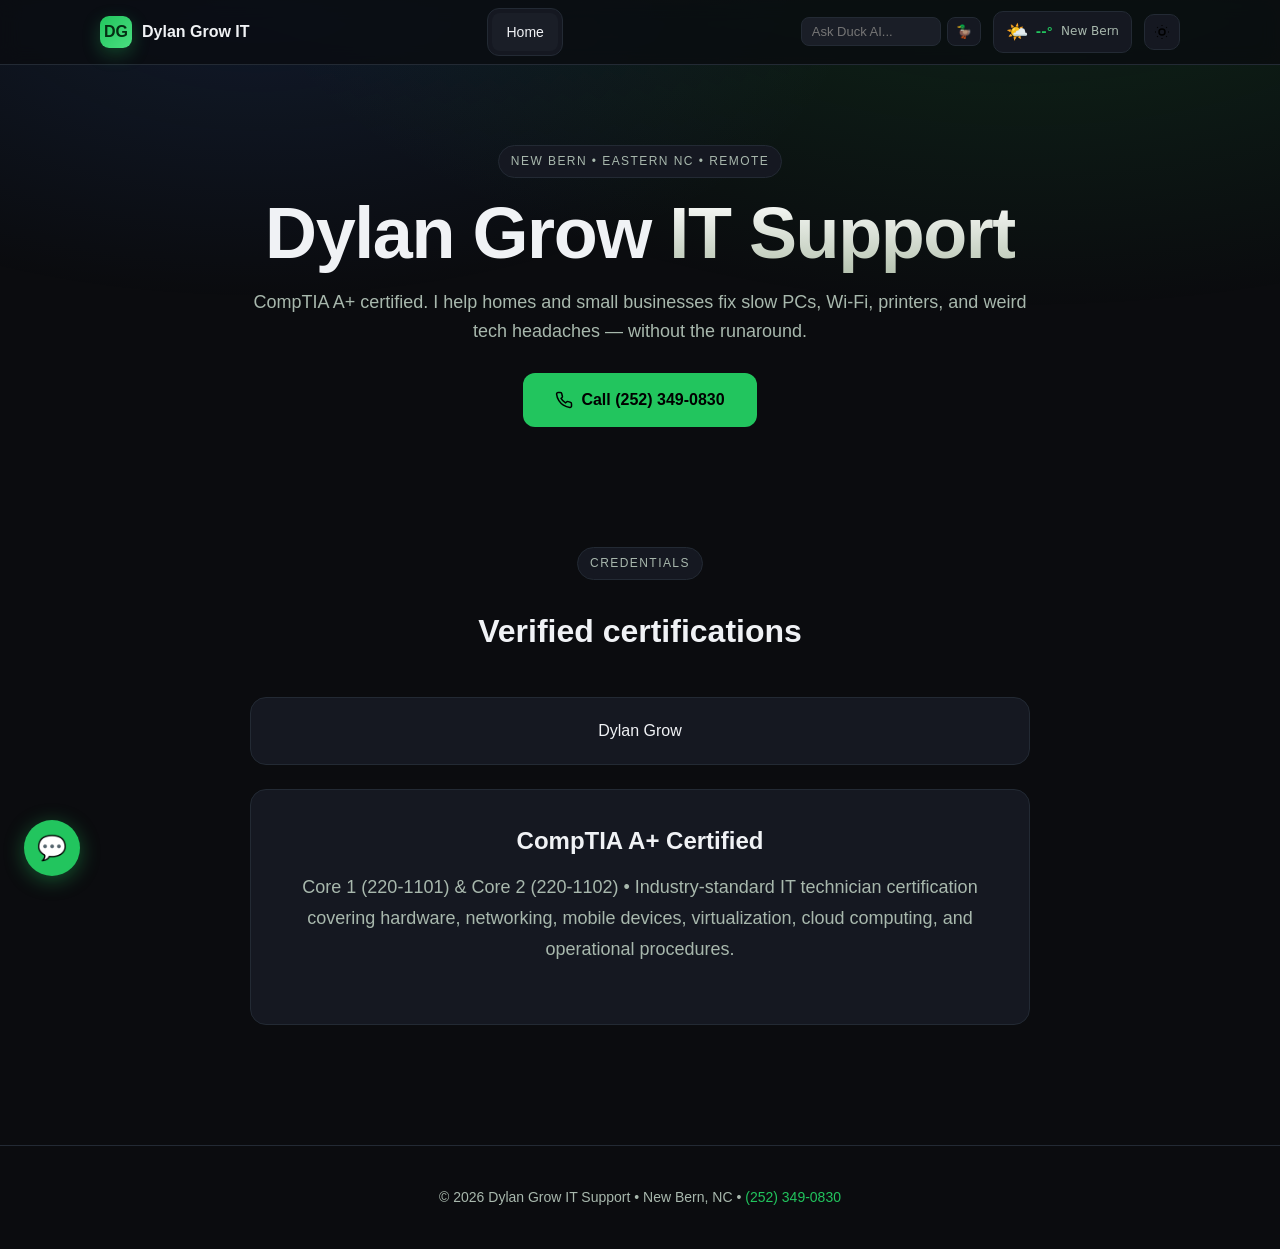
==== commit 37708284: "Enhance custom cursor & remove projects/work Improve the site's custom cursor visuals and interactio" ====
--- a/index.html
+++ b/index.html
@@ -97,27 +97,38 @@
 }
 
 /* Custom Cursor */
+* {
+  cursor: none !important;
+}
 .cursor-dot, .cursor-ring {
   position: fixed;
   top: 0; left: 0;
   pointer-events: none;
   z-index: 9999;
   transform: translate(-50%,-50%);
-  transition: opacity .2s;
+  transition: transform .1s ease-out, opacity .2s;
+  will-change: transform;
 }
 .cursor-dot {
-  width: 8px; height: 8px;
+  width: 12px; height: 12px;
   background: var(--green);
   border-radius: 50%;
+  box-shadow: 0 0 10px rgba(34,197,94,.5);
 }
 .cursor-ring {
-  width: 32px; height: 32px;
+  width: 40px; height: 40px;
   border: 2px solid var(--green);
   border-radius: 50%;
-  opacity: .6;
-  transition: width .15s, height .15s;
+  opacity: .5;
+  transition: width .2s ease, height .2s ease, opacity .2s;
+}
+.cursor-ring.hover {
+  width: 60px;
+  height: 60px;
+  opacity: .8;
 }
 @media (pointer: coarse) {
+  * { cursor: auto !important; }
   .cursor-dot, .cursor-ring { display: none; }
 }
 
@@ -501,8 +512,6 @@
     </a>
     <nav class="nav-links">
       <a href="#home" class="active">Home</a>
-      <a href="#projects">Projects</a>
-      <a href="#work">Work</a>
     </nav>
     <div class="nav-right">
       <form id="duckForm" style="display:flex;align-items:center;gap:6px" onsubmit="event.preventDefault(); window.open('https://duck.ai/?q='+encodeURIComponent(document.getElementById('duckInput').value),'_blank')">
@@ -513,6 +522,7 @@
       <div class="weather-widget" id="weather">
         <span class="weather-icon" id="w-icon">🌤️</span>
         <span class="weather-temp" id="w-temp">--°</span>
+        <span style="color: var(--muted); font-size: 12px;">New Bern</span>
       </div>
       
       <button class="theme-toggle" id="themeBtn" aria-label="Toggle theme">
@@ -562,63 +572,6 @@
     </div>
   </section>
 
-  <!-- PROJECTS -->
-  <section id="projects">
-    <div class="container">
-      <div class="section-head">
-        <span class="eyebrow">Case Studies</span>
-        <h2>Real solutions for real businesses</h2>
-        <p style="color:var(--muted);max-width:700px;margin:0 auto">Recent projects across Eastern North Carolina—from network infrastructure to emergency repairs.</p>
-      </div>
-      <div class="grid-3">
-        <div class="project">
-          <img src="https://images.unsplash.com/photo-1551434678-e076c223a692?w=800&h=400&fit=crop&q=80" alt="Office network" class="project-img" loading="lazy">
-          <div class="project-content">
-            <h4>Law Office Network Infrastructure</h4>
-            <p>Complete network redesign for a 12-attorney firm. Implemented VLAN segmentation, automated backups, and achieved 100% uptime.</p>
-          </div>
-        </div>
-        <div class="project">
-          <img src="https://images.unsplash.com/photo-1556742049-0cfed4f6a45d?w=800&h=400&fit=crop&q=80" alt="POS system" class="project-img" loading="lazy">
-          <div class="project-content">
-            <h4>Restaurant POS Performance Recovery</h4>
-            <p>Diagnosed thermal throttling on critical terminals. Performed maintenance and SSD migration, reducing transaction time by 40%.</p>
-          </div>
-        </div>
-        <div class="project">
-          <img src="https://images.unsplash.com/photo-1558002038-1055907df827?w=800&h=400&fit=crop&q=80" alt="Home WiFi" class="project-img" loading="lazy">
-          <div class="project-content">
-            <h4>Historic Home Wi-Fi 6 Mesh</h4>
-            <p>Designed three-node Wi-Fi 6 mesh network in 1920s home with thick plaster walls. Achieved 100% coverage across 2,400 sq ft.</p>
-          </div>
-        </div>
-      </div>
-    </div>
-  </section>
-
-  <!-- WORK -->
-  <section id="work">
-    <div class="container">
-      <div class="section-head">
-        <span class="eyebrow">Services</span>
-        <h2>How I can help</h2>
-      </div>
-      <div class="grid-3">
-        <div class="card">
-          <h3 style="margin-bottom:12px">Home Support</h3>
-          <p style="color:var(--muted)">Slow PCs, virus removal, printers, smart home, data transfer, backups.</p>
-        </div>
-        <div class="card">
-          <h3 style="margin-bottom:12px">Small Business</h3>
-          <p style="color:var(--muted)">Workstations, Microsoft 365, networking, security, onboarding.</p>
-        </div>
-        <div class="card">
-          <h3 style="margin-bottom:12px">Emergency Help</h3>
-          <p style="color:var(--muted)">Down internet, ransomware concerns, failed updates — call for priority.</p>
-        </div>
-      </div>
-    </div>
-  </section>
 </main>
 
 <footer>
@@ -677,16 +630,30 @@
 });
 
 function loop() {
-  rx += (mx - rx) * 0.15;
-  ry += (my - ry) * 0.15;
+  rx += (mx - rx) * 0.2;
+  ry += (my - ry) * 0.2;
   dot.style.transform = `translate(${mx}px,${my}px)`;
   ring.style.transform = `translate(${rx}px,${ry}px)`;
   requestAnimationFrame(loop);
 }
 loop();
 
-addEventListener('mousedown', () => { ring.style.width='24px'; ring.style.height='24px'; });
-addEventListener('mouseup', () => { ring.style.width='32px'; ring.style.height='32px'; });
+// Hover effects for interactive elements
+document.querySelectorAll('a, button, input, [onclick]').forEach(el => {
+  el.addEventListener('mouseenter', () => ring.classList.add('hover'));
+  el.addEventListener('mouseleave', () => ring.classList.remove('hover'));
+});
+
+addEventListener('mousedown', () => {
+  ring.style.width='30px';
+  ring.style.height='30px';
+  dot.style.transform = `translate(${mx}px,${my}px) scale(0.8)`;
+});
+addEventListener('mouseup', () => {
+  ring.style.width='40px';
+  ring.style.height='40px';
+  dot.style.transform = `translate(${mx}px,${my}px) scale(1)`;
+});
 
 // Weather
 async function loadWeather() {
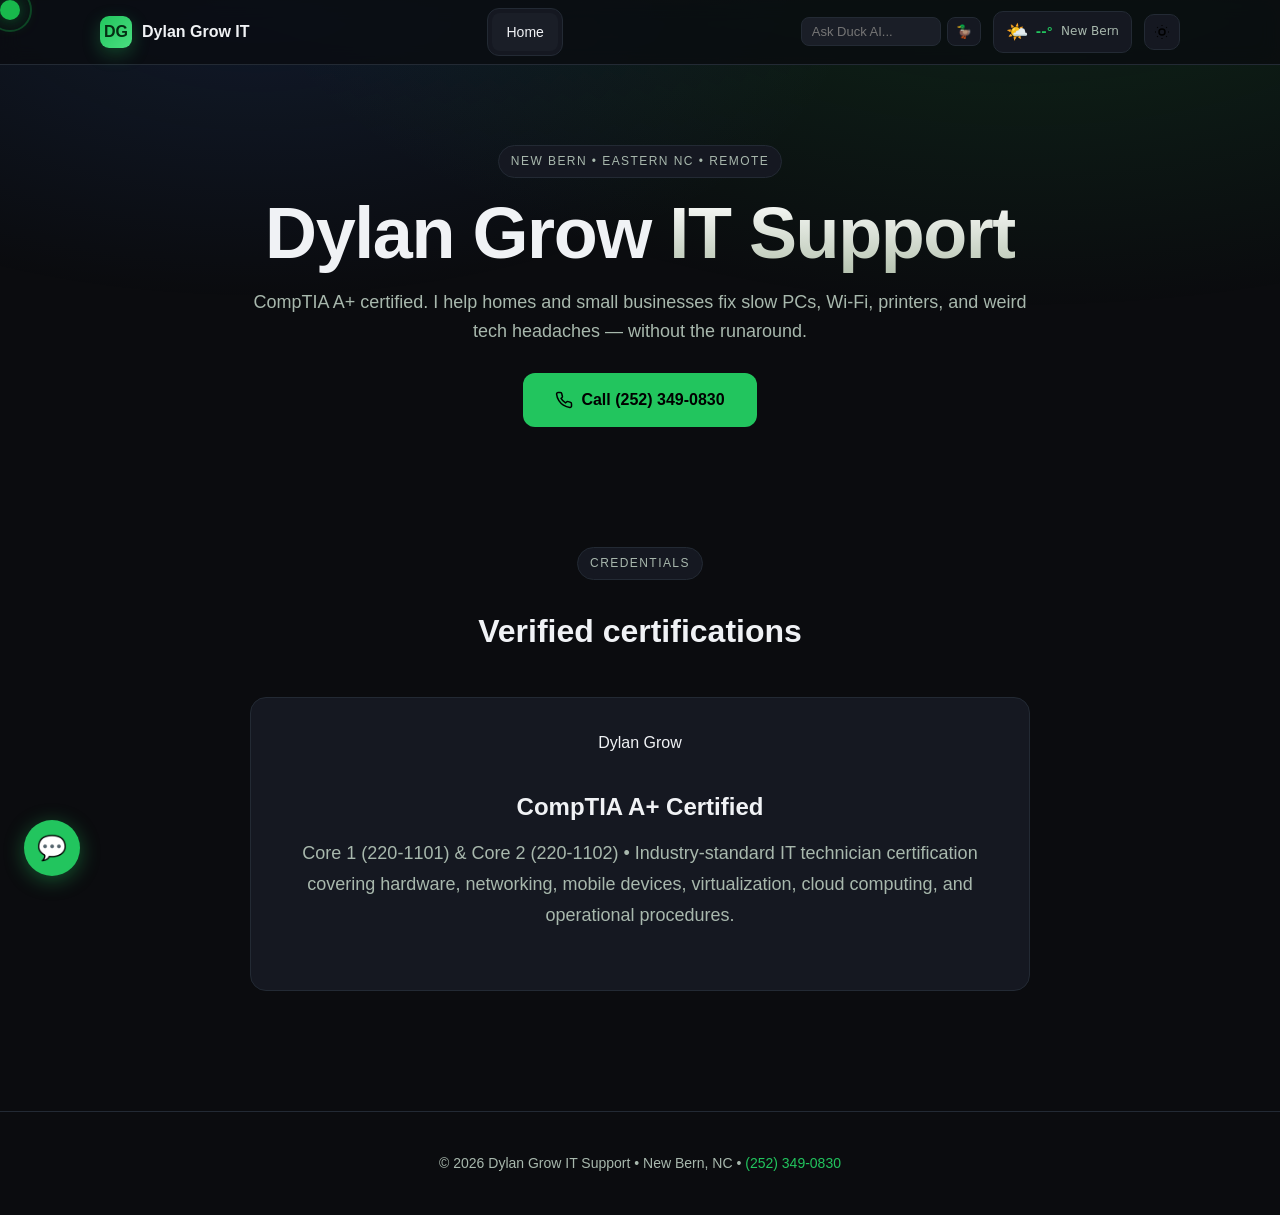
==== commit 271e8575: "Upgrade custom cursor and add Back-to-Top Replace the old .cursor-dot/.cursor-ring implementation wi" ====
--- a/index.html
+++ b/index.html
@@ -96,40 +96,56 @@
   z-index: -1;
 }
 
-/* Custom Cursor */
+
+/* Premium Custom Cursor */
 * {
   cursor: none !important;
 }
-.cursor-dot, .cursor-ring {
+.custom-cursor {
   position: fixed;
-  top: 0; left: 0;
+  top: 0;
+  left: 0;
+  width: 20px;
+  height: 20px;
+  border-radius: 50%;
+  background: var(--green);
   pointer-events: none;
-  z-index: 9999;
-  transform: translate(-50%,-50%);
-  transition: transform .1s ease-out, opacity .2s;
-  will-change: transform;
-}
-.cursor-dot {
-  width: 12px; height: 12px;
-  background: var(--green);
-  border-radius: 50%;
-  box-shadow: 0 0 10px rgba(34,197,94,.5);
-}
-.cursor-ring {
-  width: 40px; height: 40px;
+  z-index: 10000;
+  transform: translate(-50%, -50%);
+  transition: width 0.3s ease, height 0.3s ease, background 0.3s ease;
+  mix-blend-mode: difference;
+  box-shadow: 0 0 20px rgba(34, 197, 94, 0.6);
+}
+.custom-cursor::before {
+  content: '';
+  position: absolute;
+  top: 50%;
+  left: 50%;
+  width: 40px;
+  height: 40px;
   border: 2px solid var(--green);
   border-radius: 50%;
-  opacity: .5;
-  transition: width .2s ease, height .2s ease, opacity .2s;
-}
-.cursor-ring.hover {
+  transform: translate(-50%, -50%);
+  opacity: 0.3;
+  transition: all 0.3s ease;
+}
+.custom-cursor.hover {
+  width: 50px;
+  height: 50px;
+  background: rgba(34, 197, 94, 0.2);
+}
+.custom-cursor.hover::before {
   width: 60px;
   height: 60px;
-  opacity: .8;
+  opacity: 0.6;
+}
+.custom-cursor.click {
+  width: 15px;
+  height: 15px;
 }
 @media (pointer: coarse) {
   * { cursor: auto !important; }
-  .cursor-dot, .cursor-ring { display: none; }
+  .custom-cursor { display: none; }
 }
 
 a { color: inherit; text-decoration: none; }
@@ -411,6 +427,41 @@
 .fixed-contact-btn:hover {
   transform: scale(1.1);
   box-shadow: 0 6px 30px rgba(34,197,94,.6);
+}
+
+/* Back to Top Button */
+.back-to-top {
+  position: fixed;
+  bottom: 24px;
+  right: 24px;
+  width: 56px;
+  height: 56px;
+  border-radius: 50%;
+  background: var(--bg-elev);
+  border: 2px solid var(--border);
+  color: var(--text);
+  cursor: pointer;
+  font-size: 24px;
+  display: grid;
+  place-items: center;
+  box-shadow: 0 4px 20px rgba(0,0,0,.2);
+  z-index: 100;
+  transition: all .3s;
+  opacity: 0;
+  visibility: hidden;
+  transform: translateY(20px);
+}
+.back-to-top.visible {
+  opacity: 1;
+  visibility: visible;
+  transform: translateY(0);
+}
+.back-to-top:hover {
+  background: var(--green);
+  color: #000;
+  border-color: var(--green);
+  transform: translateY(-4px);
+  box-shadow: 0 6px 30px rgba(34,197,94,.4);
 }
 
 /* Projects & Work Sections */
@@ -501,8 +552,7 @@
 </head>
 <body>
 
-<div class="cursor-dot"></div>
-<div class="cursor-ring"></div>
+<div class="custom-cursor"></div>
 
 <header>
   <div class="container nav">
@@ -551,15 +601,16 @@
           <h2>Verified certifications</h2>
         </div>
         <div class="creds-grid">
-          <!-- LinkedIn Badge - FIRST -->
-          <div class="card" style="padding: 20px; text-align: center;">
-            <div class="badge-base LI-profile-badge" data-locale="en_US" data-size="large" data-theme="dark" data-type="HORIZONTAL" data-vanity="dgrow27" data-version="v1">
-              <a class="badge-base__link LI-simple-link" href="https://www.linkedin.com/in/dgrow27?trk=profile-badge">Dylan Grow</a>
+          <!-- Combined Credentials Card -->
+          <div class="card cred-hero">
+            <!-- LinkedIn Badge First -->
+            <div style="margin-bottom: 32px;">
+              <div class="badge-base LI-profile-badge" data-locale="en_US" data-size="large" data-theme="dark" data-type="HORIZONTAL" data-vanity="dgrow27" data-version="v1">
+                <a class="badge-base__link LI-simple-link" href="https://www.linkedin.com/in/dgrow27?trk=profile-badge">Dylan Grow</a>
+              </div>
             </div>
-          </div>
-          
-          <!-- CompTIA A+ -->
-          <div class="card cred-hero">
+            
+            <!-- CompTIA A+ -->
             <h4>CompTIA A+ Certified</h4>
             <p>Core 1 (220-1101) & Core 2 (220-1102) • Industry-standard IT technician certification covering hardware, networking, mobile devices, virtualization, cloud computing, and operational procedures.</p>
             <div style="display: flex; gap: 12px; margin-top: 20px; justify-content: center; flex-wrap: wrap;">
@@ -604,6 +655,11 @@
   💬
 </button>
 
+<!-- Back to Top Button -->
+<button class="back-to-top" id="backToTop" onclick="window.scrollTo({top:0,behavior:'smooth'})" aria-label="Back to top">
+  ↑
+</button>
+
 <script>
 // Year
 document.getElementById('year').textContent = new Date().getFullYear();
@@ -619,40 +675,43 @@
   localStorage.setItem('theme', next);
 });
 
-// Custom cursor
-const dot = document.querySelector('.cursor-dot');
-const ring = document.querySelector('.cursor-ring');
-let mx = -100, my = -100, rx = -100, ry = -100;
-
-addEventListener('mousemove', e => {
-  mx = e.clientX;
-  my = e.clientY;
+// Premium Custom Cursor
+const cursor = document.querySelector('.custom-cursor');
+let mouseX = 0, mouseY = 0;
+let cursorX = 0, cursorY = 0;
+
+document.addEventListener('mousemove', (e) => {
+  mouseX = e.clientX;
+  mouseY = e.clientY;
 });
 
-function loop() {
-  rx += (mx - rx) * 0.2;
-  ry += (my - ry) * 0.2;
-  dot.style.transform = `translate(${mx}px,${my}px)`;
-  ring.style.transform = `translate(${rx}px,${ry}px)`;
-  requestAnimationFrame(loop);
-}
-loop();
-
-// Hover effects for interactive elements
-document.querySelectorAll('a, button, input, [onclick]').forEach(el => {
-  el.addEventListener('mouseenter', () => ring.classList.add('hover'));
-  el.addEventListener('mouseleave', () => ring.classList.remove('hover'));
+function animateCursor() {
+  const speed = 0.15;
+  cursorX += (mouseX - cursorX) * speed;
+  cursorY += (mouseY - cursorY) * speed;
+  cursor.style.transform = `translate(${cursorX}px, ${cursorY}px)`;
+  requestAnimationFrame(animateCursor);
+}
+animateCursor();
+
+// Hover effects
+document.querySelectorAll('a, button, input, [onclick], .card').forEach(el => {
+  el.addEventListener('mouseenter', () => cursor.classList.add('hover'));
+  el.addEventListener('mouseleave', () => cursor.classList.remove('hover'));
 });
 
-addEventListener('mousedown', () => {
-  ring.style.width='30px';
-  ring.style.height='30px';
-  dot.style.transform = `translate(${mx}px,${my}px) scale(0.8)`;
-});
-addEventListener('mouseup', () => {
-  ring.style.width='40px';
-  ring.style.height='40px';
-  dot.style.transform = `translate(${mx}px,${my}px) scale(1)`;
+// Click effect
+document.addEventListener('mousedown', () => cursor.classList.add('click'));
+document.addEventListener('mouseup', () => cursor.classList.remove('click'));
+
+// Back to top button
+const backToTop = document.getElementById('backToTop');
+window.addEventListener('scroll', () => {
+  if (window.scrollY > 300) {
+    backToTop.classList.add('visible');
+  } else {
+    backToTop.classList.remove('visible');
+  }
 });
 
 // Weather
